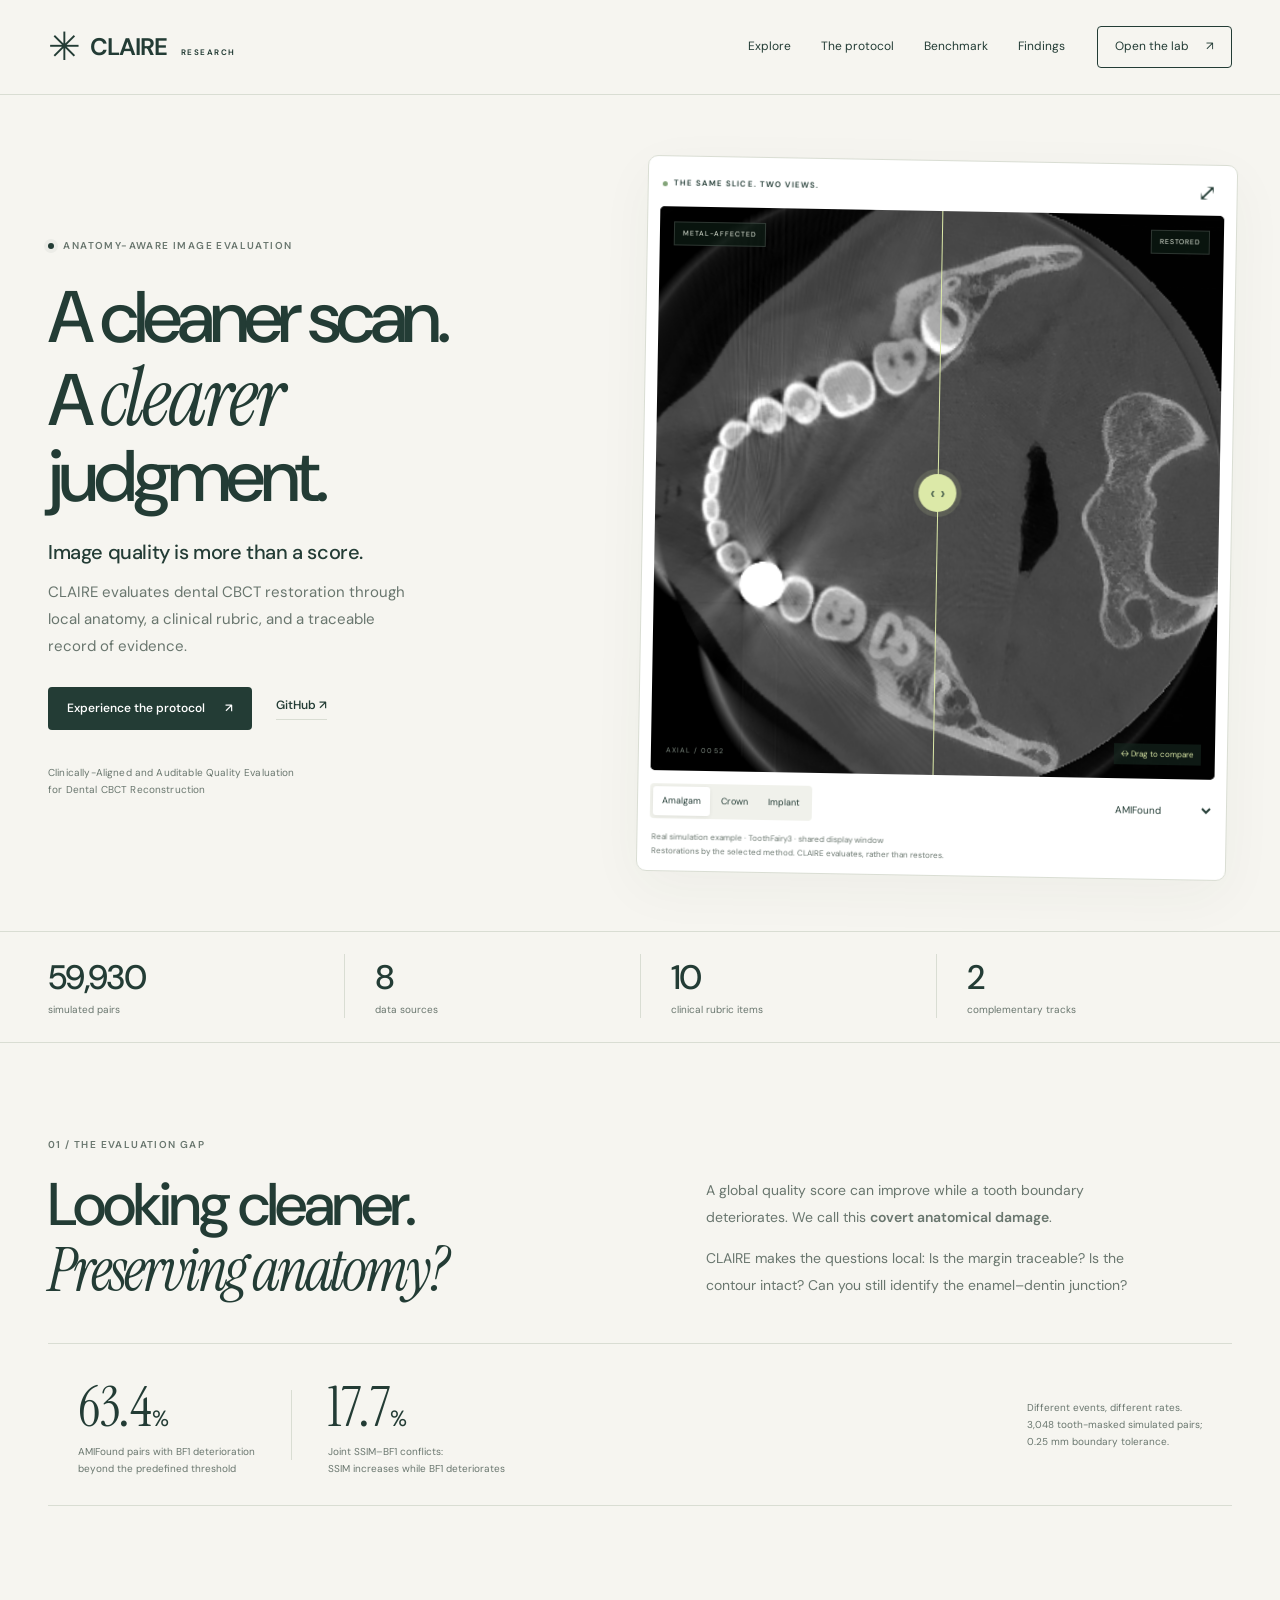
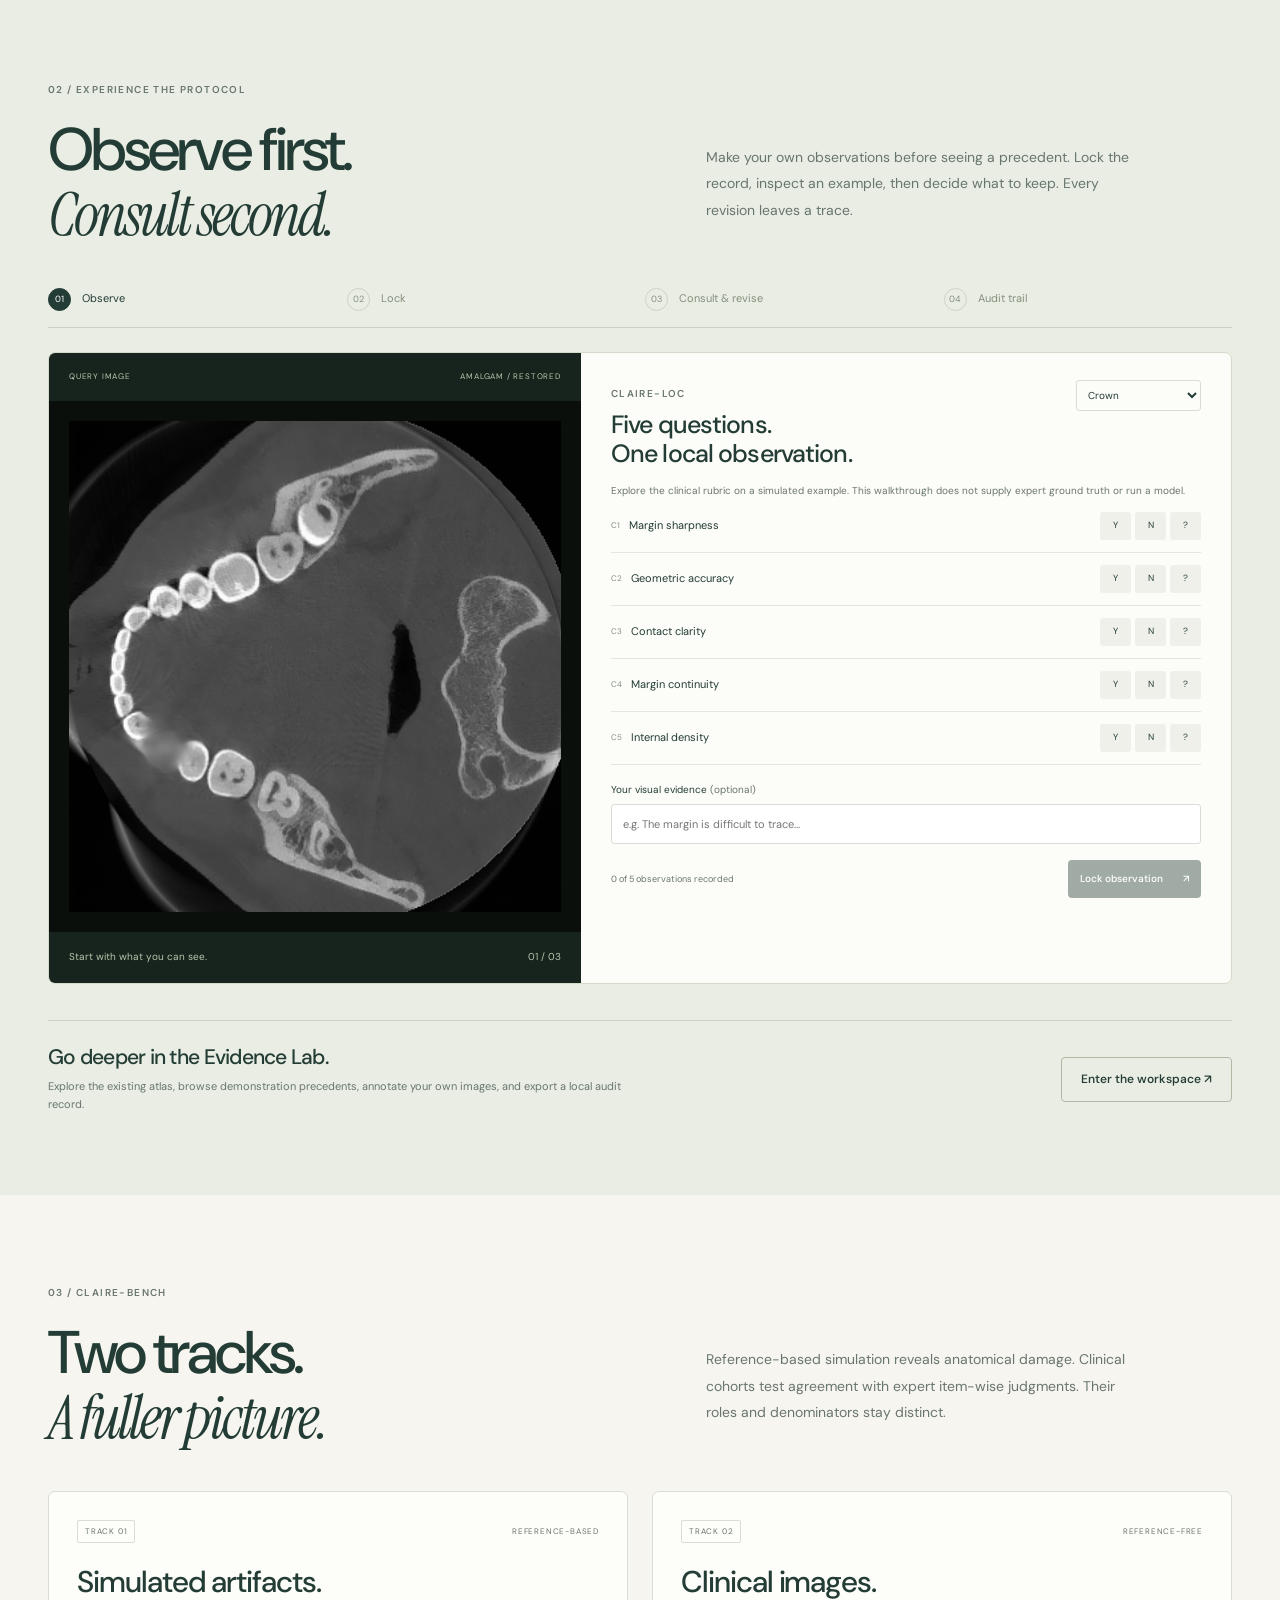
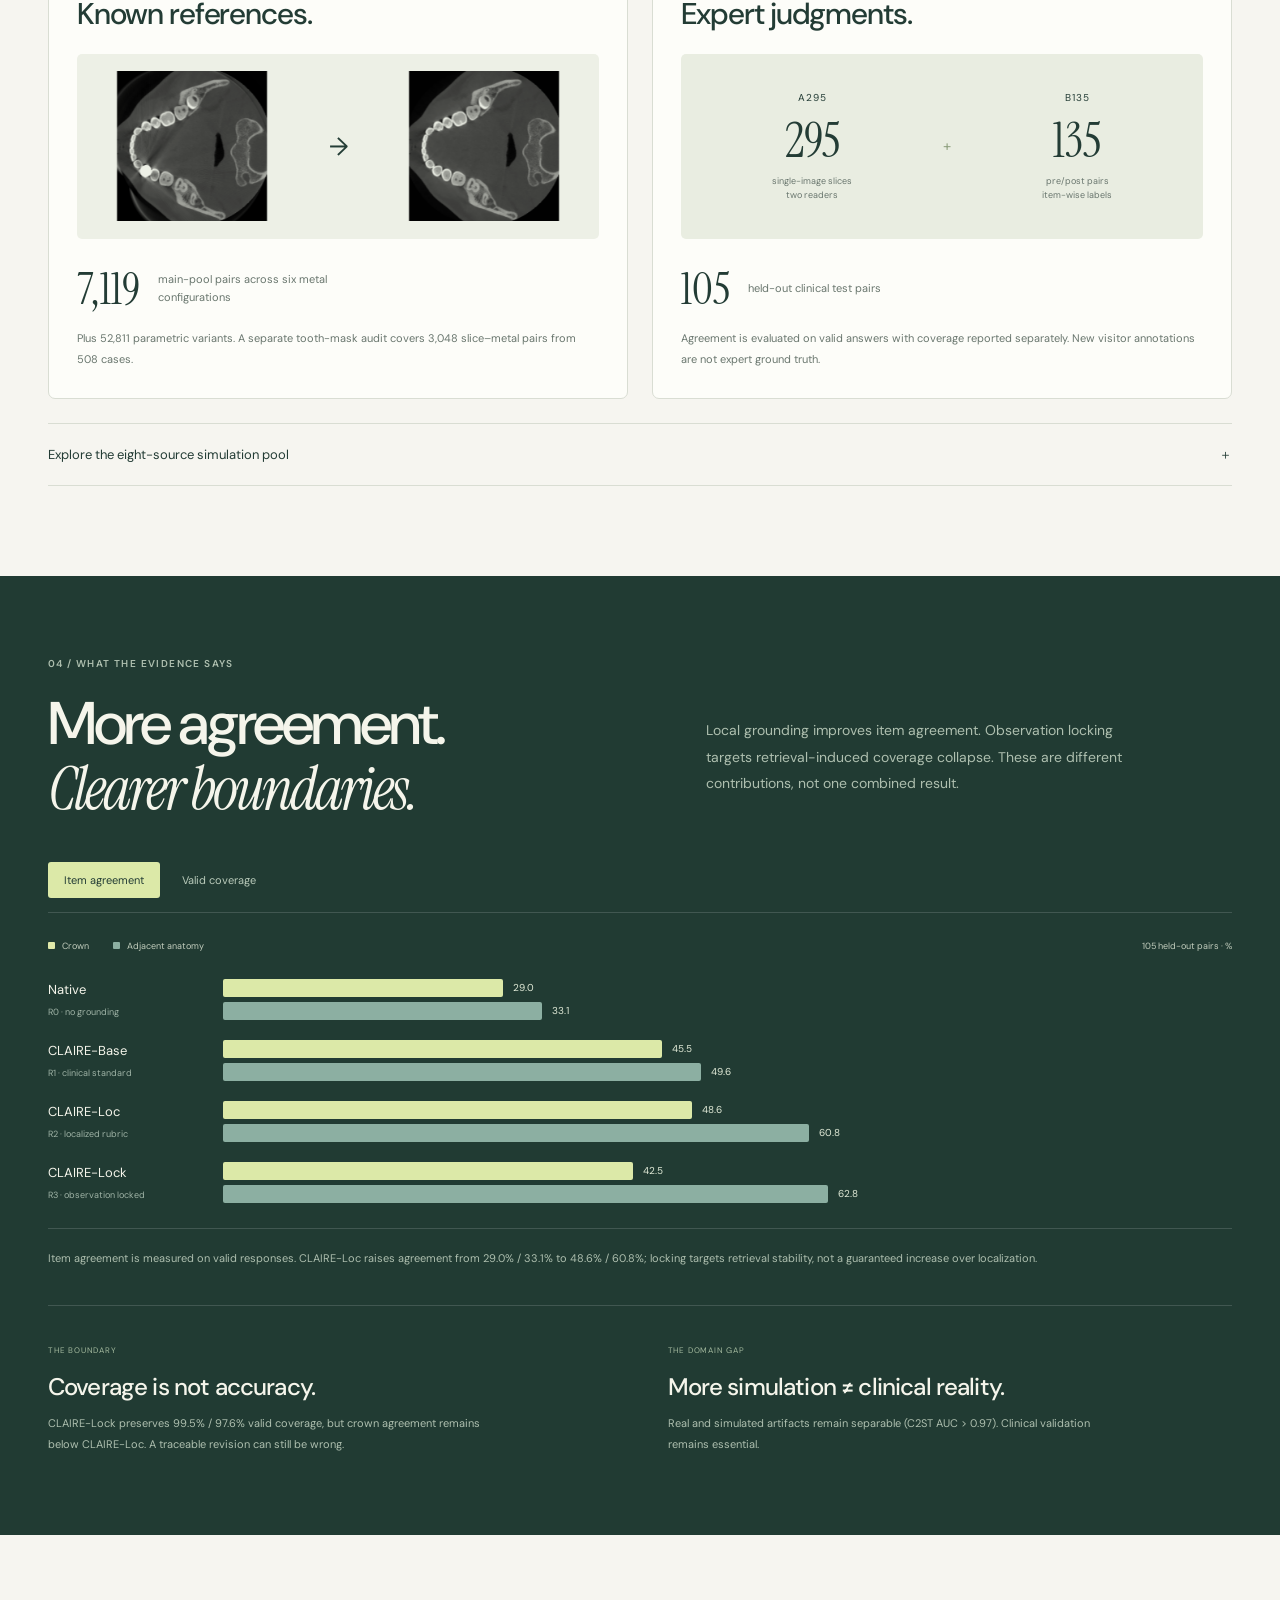
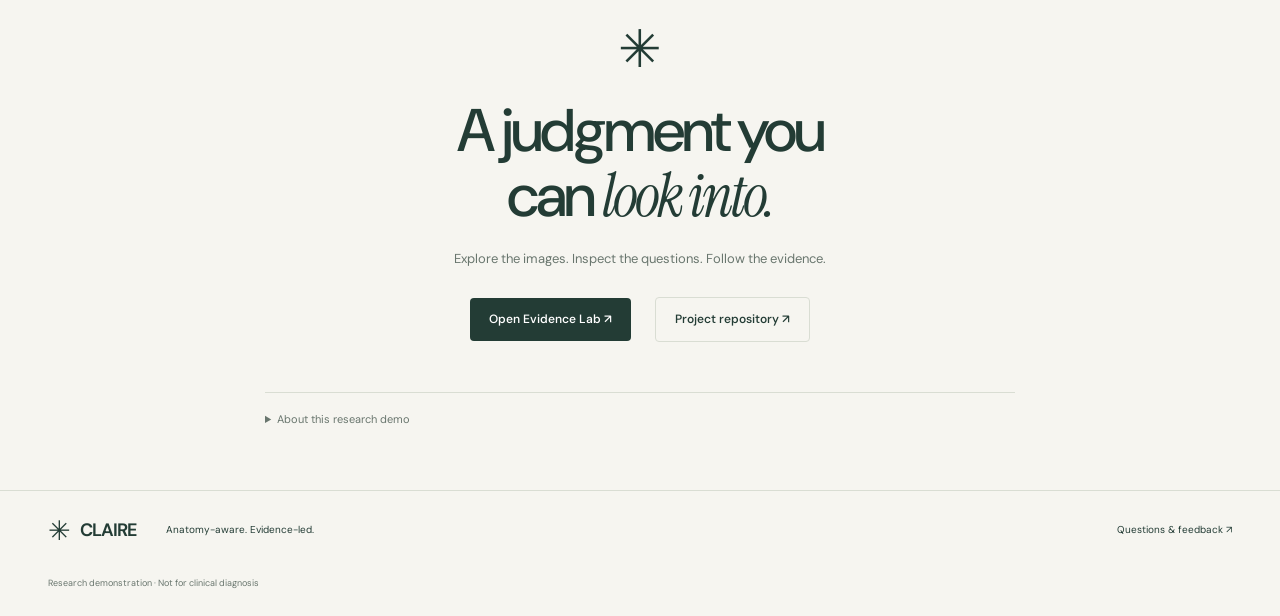
==== index.html @ 839046d1 "Publish CLAIRE interactive research website" ====
<!doctype html>
<html lang="en">
<head>
<meta charset="utf-8"><meta name="viewport" content="width=device-width,initial-scale=1">
<meta name="description" content="CLAIRE: anatomy-aware, item-wise quality evaluation for dental CBCT restoration. Explore real restoration comparisons and an interactive observation-locked evaluation protocol.">
<meta name="theme-color" content="#f6f5f0"><meta property="og:title" content="CLAIRE — Look beyond a cleaner scan"><meta property="og:description" content="Clinically-aligned and auditable quality evaluation for dental CBCT reconstruction."><meta property="og:type" content="website">
<title>CLAIRE — Look beyond a cleaner scan</title>
<link rel="icon" href="assets/favicon.svg" type="image/svg+xml">
<link rel="preconnect" href="https://fonts.googleapis.com"><link rel="preconnect" href="https://fonts.gstatic.com" crossorigin>
<link href="https://fonts.googleapis.com/css2?family=DM+Sans:wght@400;450;500;550;600;650;700&family=Instrument+Serif:ital@0;1&display=swap" rel="stylesheet">
<link rel="stylesheet" href="site.css"><script defer src="lab/data.js"></script><script defer src="site.js"></script>
</head>
<body>
<a class="skip-link" href="#main">Skip to content</a>
<header class="nav"><a class="wordmark" href="#" aria-label="CLAIRE home"><span class="mark" aria-hidden="true">✳</span> CLAIRE<span class="wordmark-sub">RESEARCH</span></a><nav aria-label="Main navigation"><a href="#explore">Explore</a><a href="#protocol">The protocol</a><a href="#benchmark">Benchmark</a><a href="#findings">Findings</a></nav><a class="nav-cta" href="lab/">Open the lab <span aria-hidden="true">↗</span></a><button class="menu-toggle" aria-label="Open navigation" aria-expanded="false">☰</button></header>
<main id="main">
<section class="hero wrap" id="explore">
<div class="hero-copy"><p class="eyebrow"><span class="live-dot"></span> ANATOMY-AWARE IMAGE EVALUATION</p><h1>A cleaner scan.<br>A <em>clearer</em><br>judgment.</h1><p class="hero-deck">Image quality is more than a score.</p><p class="hero-description">CLAIRE evaluates dental CBCT restoration through local anatomy, a clinical rubric, and a traceable record of evidence.</p><div class="hero-actions"><a class="button dark" href="#protocol">Experience the protocol <span>↗</span></a><a class="inline-link" href="https://github.com/ricoleehduu/CLAIRE" target="_blank" rel="noopener">GitHub <span>↗</span></a></div><p class="hero-footnote">Clinically-Aligned and Auditable Quality Evaluation<br>for Dental CBCT Reconstruction</p></div>
<div class="hero-visual">
<div class="viewer-toolbar"><span class="viewer-title"><i></i> THE SAME SLICE. TWO VIEWS.</span><button class="icon-button" id="expand-viewer" aria-label="Enlarge comparison">⤢</button></div>
<div class="compare" id="compare" style="--split:50%"><img class="scan scan-base" id="after-image" src="assets/amalgam-amifound.webp" alt="AMIFound restoration of the simulated amalgam slice" fetchpriority="high" draggable="false"><div class="scan-before"><img class="scan" id="before-image" src="assets/amalgam-before.webp" alt="The same slice with simulated metal artifacts" draggable="false"></div><span class="image-label before-label">METAL-AFFECTED</span><span class="image-label after-label" id="after-label">RESTORED</span><div class="divider" aria-hidden="true"><span>‹ ›</span></div><input id="compare-range" class="compare-range" type="range" min="0" max="100" value="50" aria-label="Reveal metal-affected versus restored image" aria-valuetext="50 percent metal-affected image"><span class="scan-corner" aria-hidden="true">AXIAL / 0052</span><div class="drag-hint" aria-hidden="true">↔ Drag to compare</div></div>
<div class="viewer-controls"><div class="segmented" role="group" aria-label="Simulated metal configuration"><button class="active" data-metal="amalgam" aria-pressed="true">Amalgam</button><button data-metal="crown" aria-pressed="false">Crown</button><button data-metal="implant" aria-pressed="false">Implant</button></div><label class="method-select"><span class="sr-only">Restoration method or clean reference</span><select id="method-select"><option value="amifound">AMIFound</option><option value="horuseye">HorusEye</option><option value="reference">Clean reference</option></select></label></div>
<p class="viewer-note">Real simulation example · ToothFairy3 · shared display window<br>Restorations by the selected method. CLAIRE evaluates, rather than restores.</p><p id="image-status" class="sr-only" role="status"></p></div>
</section>
<div class="stats wrap"><div><strong>59,930</strong><span>simulated pairs</span></div><div><strong>8</strong><span>data sources</span></div><div><strong>10</strong><span>clinical rubric items</span></div><div><strong>2</strong><span>complementary tracks</span></div></div>
<section class="intro-section wrap"><p class="eyebrow">01 / THE EVALUATION GAP</p><div class="split-heading"><h2>Looking cleaner.<br><em>Preserving anatomy?</em></h2><div><p>A global quality score can improve while a tooth boundary deteriorates. We call this <strong>covert anatomical damage</strong>.</p><p>CLAIRE makes the questions local: Is the margin traceable? Is the contour intact? Can you still identify the enamel–dentin junction?</p></div></div><div class="finding-callout"><div><span class="figure-number">63.4<span>%</span></span><p>AMIFound pairs with BF1 deterioration<br>beyond the predefined threshold</p></div><span class="callout-divider"></span><div><span class="figure-number">17.7<span>%</span></span><p>Joint SSIM–BF1 conflicts:<br>SSIM increases while BF1 deteriorates</p></div><p class="callout-note">Different events, different rates.<br>3,048 tooth-masked simulated pairs;<br>0.25 mm boundary tolerance.</p></div></section>
<section class="protocol-section" id="protocol"><div class="wrap"><p class="eyebrow">02 / EXPERIENCE THE PROTOCOL</p><div class="split-heading"><h2>Observe first.<br><em>Consult second.</em></h2><p>Make your own observations before seeing a precedent. Lock the record, inspect an example, then decide what to keep. Every revision leaves a trace.</p></div>
<div class="protocol-tabs" aria-label="Protocol progress"><div class="active" data-step="0"><b>01</b> Observe</div><div data-step="1"><b>02</b> Lock</div><div data-step="2"><b>03</b> Consult & revise</div><div data-step="3"><b>04</b> Audit trail</div></div>
<div class="protocol-workbench"><div class="observation-image"><div class="mini-heading"><span>QUERY IMAGE</span><span>AMALGAM / RESTORED</span></div><img src="assets/amalgam-amifound.webp" alt="AMIFound-restored ToothFairy3 slice for the rubric walkthrough" loading="lazy"><div class="image-bottom"><span>Start with what you can see.</span><span>01 / 03</span></div></div><div class="rubric-panel"><div class="rubric-header"><div><span class="eyebrow">CLAIRE-LOC</span><h3>Five questions.<br>One local observation.</h3></div><label class="region-switch"><span class="sr-only">Anatomical region</span><select id="rubric-region"><option value="crown">Crown</option><option value="adjacent">Adjacent anatomy</option></select></label></div><p class="small-copy">Explore the clinical rubric on a simulated example. This walkthrough does not supply expert ground truth or run a model.</p><div id="rubric-items"></div><label class="evidence-label" for="observation-note">Your visual evidence <span>(optional)</span></label><input id="observation-note" class="text-input" maxlength="240" placeholder="e.g. The margin is difficult to trace…"><div class="lock-footer"><span id="answer-progress" role="status">0 of 5 observations recorded</span><button class="button dark" id="lock-button" disabled>Lock observation <span>↗</span></button></div></div></div>
<div class="reference-stage" id="reference-stage" hidden><div class="reference-intro"><p class="eyebrow">CLAIRE-LOCK / OBSERVATION COMMITTED</p><h3>Now bring in a precedent.</h3><p>Your original answers stay locked. The following synthetic teaching cards demonstrate how a precedent can inform a revision; they are not expert patient records or retrieved nearest neighbors.</p></div><div id="precedent-cards" class="precedent-grid"></div><div class="revision-box"><div><label for="revise-item">Item to revisit</label><select id="revise-item"></select></div><div><label for="revise-answer">Revised answer</label><select id="revise-answer"><option value="yes">Yes</option><option value="no">No</option><option value="uncertain">Cannot determine</option></select></div><div class="reason-field"><label for="revision-reason">Evidence in the query image</label><input class="text-input" id="revision-reason" maxlength="240" placeholder="Describe the visible basis for this change"></div><button class="button dark" id="apply-revision">Apply revision</button><button class="button quiet" id="keep-original">Keep original</button></div><p id="revision-status" role="status" class="small-copy">A revision needs visual evidence. Without it, the locked observation is retained.</p><div class="audit-heading"><h3>The record, not just the result.</h3><button class="inline-link" id="download-audit">Download audit JSON ↓</button></div><div class="audit-table-wrap"><table class="audit-table"><thead><tr><th>Item</th><th>Locked</th><th>Final</th><th>Decision / evidence</th></tr></thead><tbody id="audit-body"></tbody></table></div><button class="text-reset" id="reset-protocol">↺ Start a new observation</button></div>
<div class="workspace-link"><div><h3>Go deeper in the Evidence Lab.</h3><p>Explore the existing atlas, browse demonstration precedents, annotate your own images, and export a local audit record.</p></div><a class="button outline" href="lab/">Enter the workspace ↗</a></div></div></section>
<section class="benchmark-section wrap" id="benchmark"><p class="eyebrow">03 / CLAIRE-BENCH</p><div class="split-heading"><h2>Two tracks.<br><em>A fuller picture.</em></h2><p>Reference-based simulation reveals anatomical damage. Clinical cohorts test agreement with expert item-wise judgments. Their roles and denominators stay distinct.</p></div><div class="track-grid"><article class="track-card"><div class="track-top"><span class="track-tag">TRACK 01</span><span>REFERENCE-BASED</span></div><h3>Simulated artifacts.<br>Known references.</h3><div class="track-image"><img src="assets/amalgam-before.webp" alt="Simulated metal-affected slice" loading="lazy"><span>→</span><img src="assets/amalgam-reference.webp" alt="Clean reference of the same slice" loading="lazy"></div><div class="track-stat"><strong>7,119</strong><span>main-pool pairs across six metal configurations</span></div><p>Plus 52,811 parametric variants. A separate tooth-mask audit covers 3,048 slice–metal pairs from 508 cases.</p></article><article class="track-card clinical"><div class="track-top"><span class="track-tag">TRACK 02</span><span>REFERENCE-FREE</span></div><h3>Clinical images.<br>Expert judgments.</h3><div class="clinical-diagram" aria-label="Two clinical cohorts, A295 and B135"><div><span>A295</span><strong>295</strong><small>single-image slices<br>two readers</small></div><i>+</i><div><span>B135</span><strong>135</strong><small>pre/post pairs<br>item-wise labels</small></div></div><div class="track-stat"><strong>105</strong><span>held-out clinical test pairs</span></div><p>Agreement is evaluated on valid answers with coverage reported separately. New visitor annotations are not expert ground truth.</p></article></div><details class="source-details"><summary>Explore the eight-source simulation pool <span>＋</span></summary><div id="source-bars" class="source-bars"></div><p class="small-copy">7,119 main-pool pairs. Eight sources comprise two public corpora and six anonymized hospital collections.</p></details></section>
<section class="results-section" id="findings"><div class="wrap"><p class="eyebrow">04 / WHAT THE EVIDENCE SAYS</p><div class="split-heading"><h2>More agreement.<br><em>Clearer boundaries.</em></h2><p>Local grounding improves item agreement. Observation locking targets retrieval-induced coverage collapse. These are different contributions, not one combined result.</p></div><div class="results-controls" role="group" aria-label="Select result metric"><button class="active" data-result="agreement" aria-pressed="true">Item agreement</button><button data-result="coverage" aria-pressed="false">Valid coverage</button></div><div class="results-chart"><div class="chart-legend"><span><i class="legend-crown"></i>Crown</span><span><i class="legend-adjacent"></i>Adjacent anatomy</span><span>105 held-out pairs · %</span></div><div id="result-bars"></div></div><p class="result-description" id="result-description" aria-live="polite"></p><div class="result-notes"><article><span>THE BOUNDARY</span><h3>Coverage is not accuracy.</h3><p>CLAIRE-Lock preserves 99.5% / 97.6% valid coverage, but crown agreement remains below CLAIRE-Loc. A traceable revision can still be wrong.</p></article><article><span>THE DOMAIN GAP</span><h3>More simulation ≠ clinical reality.</h3><p>Real and simulated artifacts remain separable (C2ST AUC &gt; 0.97). Clinical validation remains essential.</p></article></div></div></section>
<section class="closing wrap"><span class="mark">✳</span><h2>A judgment you<br>can <em>look into.</em></h2><p>Explore the images. Inspect the questions. Follow the evidence.</p><div class="hero-actions"><a class="button dark" href="lab/">Open Evidence Lab ↗</a><a class="button outline" href="https://github.com/ricoleehduu/CLAIRE" target="_blank" rel="noopener">Project repository ↗</a></div><details class="release-details"><summary>About this research demo</summary><p>CLAIRE is an evaluation framework with a training-free core. Optional CLAIRE-Route uses supervised out-of-fold development. This website is a static research demonstration: the slider shows precomputed restorations; the protocol walkthrough uses your inputs and illustrative precedents. The complete clinical library and model inference are not hosted here.</p><p>Visual samples: ToothFairy3 public-source simulated examples. Counts and results: the CLAIRE manuscript and frozen experiment records. Clinical hospital images, patient identifiers, API credentials, and the manuscript PDFs are not bundled with this site.</p><a href="assets/examples.json">View sample provenance ↗</a></details></section>
</main><footer class="footer wrap"><a class="wordmark" href="#"><span class="mark">✳</span> CLAIRE</a><span>Anatomy-aware. Evidence-led.</span><a href="https://github.com/ricoleehduu/CLAIRE/issues" target="_blank" rel="noopener">Questions & feedback ↗</a><small>Research demonstration · Not for clinical diagnosis</small></footer>
<dialog id="image-dialog"><div class="modal-top"><span>Inspect the same slice</span><button id="close-viewer" class="icon-button" aria-label="Close enlarged comparison">×</button></div><div class="modal-pair"><figure><img id="modal-before" alt="Metal-affected input at full size"><figcaption>Metal-affected input</figcaption></figure><figure><img id="modal-after" alt="Selected restoration at full size"><figcaption id="modal-label">Selected restoration</figcaption></figure></div><p>Identical slice geometry and shared display window. No independent contrast normalization.</p></dialog>
</body></html>
---- site.css ----
:root{--paper:#f6f5f0;--white:#fff;--ink:#233c35;--muted:#69766e;--line:#d9ddd3;--lime:#dce9a8;--rust:#b76b4f;--serif:'Instrument Serif',Georgia,serif;--sans:'DM Sans','Segoe UI',sans-serif}*{box-sizing:border-box}html{scroll-behavior:smooth;scroll-padding-top:100px}body{margin:0;background:var(--paper);color:var(--ink);font:15px/1.65 var(--sans);-webkit-font-smoothing:antialiased}a{color:inherit;text-decoration:none}button,input,select{font:inherit}button,a,input,select{touch-action:manipulation}button{cursor:pointer;color:inherit}button:disabled{opacity:.42;cursor:not-allowed}button{border:0}button:focus-visible,a:focus-visible,input:focus-visible,select:focus-visible,summary:focus-visible{outline:3px solid #bc743e;outline-offset:4px}img{max-width:100%;display:block}h1,h2,h3,p{margin:0}h1,h2,h3{font-weight:500;line-height:1.08;letter-spacing:-.05em}h2{font-size:clamp(40px,4.7vw,65px)}h3{font-size:28px;letter-spacing:-.035em}em{font-family:var(--serif);font-weight:400}p{color:var(--muted)}strong{font-weight:600}small{font-size:11px}.wrap{max-width:1280px;margin:auto;padding-left:48px;padding-right:48px}.eyebrow{font-size:10px;font-weight:600;letter-spacing:.14em;line-height:1.6;color:var(--muted)}.nav{max-width:1440px;margin:auto;padding:26px 48px;display:flex;align-items:center;gap:32px;border-bottom:1px solid var(--line)}.wordmark{font-size:24px;font-weight:650;display:flex;align-items:center;gap:10px;letter-spacing:-1px}.mark{font-size:39px;font-weight:400;line-height:1}.wordmark-sub{font-size:8px;letter-spacing:.18em;margin-left:4px;align-self:flex-end;margin-bottom:8px}.nav nav{display:flex;gap:30px;margin-left:auto;font-size:12px}.nav nav a{position:relative}.nav nav a:after{content:'';position:absolute;left:0;right:100%;bottom:-4px;height:1px;background:var(--ink);transition:right .2s}.nav nav a:hover:after{right:0}.nav-cta{padding:10px 17px;border:1px solid var(--ink);border-radius:4px;font-size:12px}.nav-cta span{margin-left:14px}.menu-toggle{display:none;background:none;font-size:22px}.hero{display:grid;grid-template-columns:.95fr 1.05fr;gap:60px;padding-top:65px;padding-bottom:55px;align-items:center}.live-dot{display:inline-block;width:6px;height:6px;background:var(--ink);border-radius:50%;margin-right:6px;box-shadow:0 0 0 4px #233c350b}.hero h1{font-size:clamp(56px,5.7vw,82px);line-height:1.02;margin:27px 0 22px;letter-spacing:-.065em}.hero h1 em{font-size:1.13em;letter-spacing:-.04em}.hero-deck{color:var(--ink);font-size:20px;font-weight:500;letter-spacing:-.02em;margin-bottom:10px}.hero-description{font-size:15px;max-width:365px;line-height:1.8}.hero-actions{display:flex;gap:24px;align-items:center;margin-top:27px;flex-wrap:wrap}.button{display:inline-flex;align-items:center;justify-content:center;gap:20px;padding:13px 19px;border-radius:4px;font-size:12px;font-weight:550;line-height:1.4;transition:background .2s,transform .2s}.button:hover:not(:disabled){transform:translateY(-2px)}.dark{background:var(--ink);color:#fff}.dark:hover{background:#345347}.outline{background:transparent;border:1px solid var(--line)}.outline:hover{background:#eaece3}.quiet{background:#e6e8de}.inline-link{font-size:12px;font-weight:550;background:transparent;padding:0;border-bottom:1px solid var(--line);padding-bottom:3px}.hero-footnote{font-size:10px;margin-top:34px;line-height:1.7;letter-spacing:.015em}.hero-visual{background:var(--white);padding:12px;border-radius:10px;box-shadow:0 16px 55px #233c350b;border:1px solid var(--line);min-width:0;transform:rotate(1deg)}.viewer-toolbar{display:flex;justify-content:space-between;align-items:center;padding:0 2px 8px}.viewer-title{font-size:8px;font-weight:600;letter-spacing:.13em;display:flex;align-items:center;gap:6px}.viewer-title i{width:5px;height:5px;border-radius:50%;background:#83a479}.icon-button{background:transparent;border-radius:4px;font-size:23px;line-height:1;width:32px;height:30px}.icon-button:hover{background:#e7ebdf}.compare{position:relative;background:#080b0a;aspect-ratio:1;overflow:hidden;border-radius:5px;isolation:isolate;--split:50%}.scan{width:100%;height:100%;object-fit:contain;user-select:none;-webkit-user-drag:none}.scan-base,.scan-before{position:absolute;inset:0}.scan-before{clip-path:inset(0 calc(100% - var(--split)) 0 0)}.image-label{position:absolute;top:15px;font-size:7px;letter-spacing:.13em;padding:5px 8px;background:#0d1d15b3;color:#eef5e7;border:1px solid #ffffff25;pointer-events:none}.before-label{left:14px}.after-label{right:14px}.divider{position:absolute;top:0;bottom:0;left:var(--split);width:1px;background:var(--lime);pointer-events:none;z-index:3}.divider span{position:absolute;left:0;top:50%;transform:translate(-50%,-50%);width:38px;height:38px;background:var(--lime);color:var(--ink);border-radius:50%;display:grid;place-items:center;font-size:17px;box-shadow:0 0 0 5px #dce9a820}.compare-range{position:absolute;inset:0;z-index:4;width:100%;height:100%;opacity:0;cursor:ew-resize;margin:0;touch-action:pan-y}.compare:focus-within{outline:3px solid var(--rust);outline-offset:3px}.scan-corner{position:absolute;left:15px;bottom:15px;color:#7e8a81;font-size:7px;letter-spacing:.15em;pointer-events:none}.drag-hint{position:absolute;bottom:14px;right:14px;color:var(--lime);font-size:8px;pointer-events:none;padding:4px 7px;background:#15241db3}.viewer-controls{display:flex;justify-content:space-between;align-items:center;padding-top:13px;gap:8px}.segmented{display:flex;gap:2px;background:#f0f1eb;padding:3px;border-radius:4px}.segmented button{background:transparent;border-radius:3px;font-size:9px;padding:7px 9px}.segmented button.active{background:white;box-shadow:0 1px 4px #0001}.method-select select{border:0;font-size:10px;background:transparent;color:var(--ink);padding:5px;max-width:125px}.viewer-note{font-size:8px;line-height:1.7;margin:12px 2px 1px}.stats{display:grid;grid-template-columns:repeat(4,1fr);padding-top:22px;padding-bottom:24px;border-top:1px solid var(--line);border-bottom:1px solid var(--line)}.stats>div{padding-left:30px;border-left:1px solid var(--line)}.stats>div:first-child{border-left:0;padding-left:0}.stats strong{font-size:34px;line-height:1.4;letter-spacing:-.05em;font-weight:500}.stats span{font-size:10px;display:block;color:var(--muted)}.intro-section{padding-top:94px;padding-bottom:94px}.split-heading{display:grid;grid-template-columns:1.1fr 1fr;gap:80px;margin-top:20px;margin-bottom:40px;align-items:center}.split-heading>p,.split-heading>div{font-size:14px;line-height:1.9;max-width:440px}.split-heading p+p{margin-top:15px}.finding-callout{display:flex;gap:36px;padding:28px 30px;border-top:1px solid var(--line);border-bottom:1px solid var(--line);align-items:center}.figure-number{font-family:var(--serif);font-size:55px;line-height:1.3}.figure-number>span{font-family:var(--sans);font-size:22px}.finding-callout p{font-size:10px;line-height:1.7}.callout-divider{height:70px;border-left:1px solid var(--line)}.callout-note{margin-left:auto}.protocol-section{background:#e9ede3;padding:82px 0}.protocol-tabs{display:grid;grid-template-columns:repeat(4,1fr);border-bottom:1px solid #cbd2c3;padding-bottom:16px;margin-bottom:24px;gap:10px;font-size:11px;color:#85907d}.protocol-tabs b{font-size:9px;font-weight:400;border:1px solid #ccd3c4;width:23px;height:23px;border-radius:50%;display:inline-grid;place-items:center;margin-right:8px}.protocol-tabs .active{color:var(--ink)}.protocol-tabs .active b{background:var(--ink);border-color:var(--ink);color:white}.protocol-workbench{display:grid;grid-template-columns:.9fr 1.1fr;gap:0;background:#fcfcf8;border-radius:7px;overflow:hidden;border:1px solid #d4dbcd}.observation-image{background:#17241d;display:flex;flex-direction:column;justify-content:space-between;min-width:0;color:#cfdbc4}.observation-image>img{width:100%;padding:20px;aspect-ratio:1;object-fit:contain;background:#0b0f0b;flex:1;min-height:0}.mini-heading,.image-bottom{display:flex;justify-content:space-between;font-size:8px;letter-spacing:.1em;padding:17px 20px;color:#b9c6ae}.image-bottom{letter-spacing:0;font-size:10px}.rubric-panel{padding:27px 30px;min-width:0}.rubric-header{display:flex;gap:8px;justify-content:space-between;align-items:start;margin-bottom:13px}.rubric-header h3{font-size:25px;margin-top:6px;line-height:1.15}.region-switch select{font-size:10px;max-width:138px;padding:7px;border:1px solid var(--line);background:transparent;border-radius:3px;color:var(--ink)}.small-copy{font-size:10px;line-height:1.8}.rubric-row{display:flex;align-items:center;gap:14px;justify-content:space-between;border-bottom:1px solid #e5e7dd;padding:12px 0}.rubric-item-name{display:flex;gap:9px;font-size:11px;line-height:1.35;align-items:center}.rubric-item-name small{color:#83917d;font-size:8px}.answer-options{display:flex;gap:4px;flex-shrink:0}.answer-options button{font-size:9px;width:31px;height:28px;border-radius:3px;background:#eff0e9;border:1px solid transparent}.answer-options button[aria-pressed=true]{background:var(--ink);color:white}.answer-options button:hover{border-color:#7c8a71}.evidence-label{font-size:10px;display:block;margin:17px 0 6px}.evidence-label span{color:var(--muted)}.text-input{border:1px solid var(--line);background:white;color:var(--ink);padding:10px 11px;font-size:11px;width:100%;border-radius:3px}.lock-footer{display:flex;align-items:center;justify-content:space-between;gap:10px;margin-top:16px}.lock-footer>span{font-size:9px;color:var(--muted)}.lock-footer .button{font-size:10px;padding:12px}.reference-stage{margin-top:35px}.reference-stage[hidden]{display:none}.reference-intro{max-width:720px}.reference-intro h3{margin-top:10px;margin-bottom:12px}.reference-intro p:last-child{font-size:12px;line-height:1.8}.precedent-grid{display:grid;grid-template-columns:repeat(3,1fr);gap:15px;margin:22px 0}.precedent-card{background:#fcfcf8;border:1px solid #cdd5c5;padding:18px;border-radius:5px;display:grid;grid-template-columns:74px 1fr;gap:15px;align-items:center}.precedent-card svg{width:74px;height:74px;border-radius:4px;background:#18251f}.precedent-card h4{font-size:12px;margin:0 0 7px}.precedent-card p{font-size:9px}.precedent-labels{display:flex;gap:3px;flex-wrap:wrap}.precedent-labels span{font-size:8px;padding:2px 4px;background:#e8eddd}.revision-box{display:flex;gap:12px;align-items:end;flex-wrap:wrap}.revision-box label{display:block;font-size:10px;margin-bottom:5px}.revision-box select{height:37px;padding:6px;font-size:11px;border:1px solid #c6cfbd;border-radius:3px;background:#fcfcf8;color:var(--ink)}.reason-field{flex:1;min-width:230px}.revision-box .button{padding:12px;font-size:10px}#revision-status{margin:12px 0}.audit-heading{display:flex;justify-content:space-between;align-items:center;margin:28px 0 14px;gap:20px}.audit-heading h3{font-size:22px}.audit-table-wrap{overflow-x:auto}.audit-table{width:100%;border-collapse:collapse;font-size:11px;background:#f7f9f1}.audit-table th{text-align:left;font-weight:500;background:#dfe5d6;font-size:10px}.audit-table td,.audit-table th{padding:11px 14px;border-bottom:1px solid #d9e0d1}.audit-table td:last-child{overflow-wrap:anywhere;max-width:480px}.text-reset{background:transparent;font-size:11px;margin-top:15px;text-decoration:underline}.workspace-link{border-top:1px solid #cbd2c3;margin-top:36px;padding-top:25px;display:flex;align-items:center;justify-content:space-between;gap:30px}.workspace-link h3{font-size:21px}.workspace-link p{font-size:11px;max-width:600px;margin-top:8px}.workspace-link .button{flex-shrink:0;border-color:#aebaa4}.benchmark-section{padding-top:90px;padding-bottom:90px}.track-grid{display:grid;grid-template-columns:1fr 1fr;gap:24px}.track-card{border:1px solid var(--line);padding:28px;border-radius:7px;background:#fdfdf9;overflow:hidden}.track-top{font-size:8px;letter-spacing:.1em;display:flex;justify-content:space-between;align-items:center;color:var(--muted)}.track-tag{border:1px solid var(--line);padding:4px 7px;border-radius:2px}.track-card h3{font-size:30px;margin:23px 0}.track-image{display:flex;align-items:center;justify-content:space-between;gap:10px;background:#edf0e6;padding:17px;border-radius:5px;height:185px}.track-image img{height:150px;width:40%;object-fit:contain;mix-blend-mode:multiply}.track-image span{font-size:25px}.track-stat{display:flex;gap:18px;align-items:center;margin:23px 0 12px}.track-stat strong{font-family:var(--serif);font-size:45px;font-weight:400;line-height:1.2}.track-stat span{font-size:11px;color:var(--muted);max-width:170px;line-height:1.6}.track-card>p{font-size:11px;line-height:1.9}.clinical-diagram{height:185px;display:flex;justify-content:space-evenly;align-items:center;background:#e9ede1;border-radius:5px}.clinical-diagram>div{display:flex;flex-direction:column;text-align:center}.clinical-diagram span{font-size:10px;letter-spacing:.1em}.clinical-diagram strong{font-family:var(--serif);font-size:48px;font-weight:400;line-height:1.4}.clinical-diagram small{font-size:9px;line-height:1.6;color:var(--muted)}.clinical-diagram i{font-style:normal;color:#91a281}.source-details{margin-top:24px;border-bottom:1px solid var(--line);border-top:1px solid var(--line);padding:20px 0}.source-details summary{display:flex;justify-content:space-between;font-size:13px;cursor:pointer;list-style:none}.source-bars{padding-top:23px;display:grid;grid-template-columns:1fr 1fr;gap:14px 35px}.source-row{display:grid;grid-template-columns:105px 1fr 40px;gap:14px;align-items:center;font-size:10px}.source-track{height:8px;background:#e5e8dd;overflow:hidden;border-radius:2px}.source-track span{height:100%;display:block;background:#91a884}.source-row b{text-align:right;font-weight:500}.source-details .small-copy{margin-top:20px}.results-section{background:#213b33;padding:80px 0;color:#f5f5eb}.results-section p,.results-section .eyebrow{color:#aebfaf}.results-controls{display:flex;gap:6px;border-bottom:1px solid #ffffff25;padding-bottom:14px}.results-controls button{background:transparent;border:1px solid transparent;color:#bacbbb;padding:8px 15px;border-radius:3px;font-size:11px}.results-controls button.active{background:var(--lime);color:var(--ink)}.results-chart{margin-top:26px}.chart-legend{display:flex;gap:24px;font-size:9px;color:#c3cebe;margin-bottom:25px}.chart-legend span:last-child{margin-left:auto}.chart-legend i{display:inline-block;width:7px;height:7px;border-radius:1px;margin-right:7px}.legend-crown{background:#e0e9aa}.legend-adjacent{background:#8cafa2}.result-row{display:grid;grid-template-columns:150px 1fr;gap:25px;margin:20px 0;align-items:center}.result-name{font-size:13px}.result-name span{display:block;color:#9fb3a6;font-size:9px;margin-top:4px}.bar-pair{display:flex;flex-direction:column;gap:5px;padding-right:45px}.result-bar{height:18px;border-radius:2px;background:var(--lime);position:relative;min-width:1px;transition:width .5s}.result-bar.adjacent{background:#8cafa2}.result-bar span{position:absolute;left:100%;padding-left:10px;font-size:10px;color:#e3ecd9;line-height:18px}.result-description{font-size:11px;border-top:1px solid #ffffff25;padding-top:20px;margin-top:25px}.result-notes{display:grid;grid-template-columns:1fr 1fr;gap:55px;border-top:1px solid #ffffff25;margin-top:38px;padding-top:30px}.result-notes article>span{font-size:8px;letter-spacing:.1em;color:#a3b99e}.result-notes h3{font-size:24px;margin:13px 0}.result-notes p{font-size:11px;line-height:1.9;max-width:450px}.closing{padding-top:88px;padding-bottom:62px;text-align:center}.closing>.mark{font-size:52px}.closing h2{margin-top:24px}.closing>p{font-size:13px;margin-top:20px}.closing .hero-actions{justify-content:center}.release-details{text-align:left;max-width:750px;margin:50px auto 0;font-size:11px;border-top:1px solid var(--line);padding-top:17px}.release-details summary{cursor:pointer;color:var(--muted)}.release-details p{margin-top:12px}.release-details a{text-decoration:underline}.footer{display:flex;align-items:center;gap:30px;flex-wrap:wrap;padding-top:25px;padding-bottom:26px;border-top:1px solid var(--line);font-size:10px}.footer>.wordmark{font-size:18px}.footer .mark{font-size:27px}.footer>a:not(.wordmark){margin-left:auto}.footer small{width:100%;font-size:9px;color:var(--muted)}.sr-only{position:absolute;width:1px;height:1px;padding:0;margin:-1px;overflow:hidden;clip:rect(0,0,0,0);white-space:nowrap;border:0}.skip-link{position:fixed;left:20px;top:-60px;background:var(--ink);color:white;z-index:30;padding:8px 20px}.skip-link:focus{top:10px}dialog{width:min(1040px,94vw);max-height:93vh;border:1px solid var(--line);padding:22px;background:var(--paper);color:var(--ink);border-radius:8px}dialog::backdrop{background:#11231ddb;backdrop-filter:blur(6px)}.modal-top{display:flex;align-items:center;justify-content:space-between;font-size:13px;margin-bottom:17px}.modal-pair{display:grid;grid-template-columns:1fr 1fr;gap:16px}.modal-pair figure{margin:0}.modal-pair img{width:100%;image-rendering:auto}.modal-pair figcaption{font-size:11px;margin-top:8px}dialog p{font-size:10px;margin-top:18px}.hero-copy,.hero-visual{animation:enter .7s ease both}.hero-visual{animation-delay:.12s}@keyframes enter{from{opacity:0;translate:0 16px}to{opacity:1;translate:0 0}}@media(min-width:1440px){.hero{gap:75px}.hero h1{font-size:86px}}@media(max-width:1000px){.wrap{padding-left:30px;padding-right:30px}.nav{padding:22px 30px;gap:22px}.nav nav{gap:20px}.hero{gap:30px;padding-top:45px}.hero h1{font-size:64px}.hero-actions{gap:16px}.hero-actions .button{padding:12px 14px;font-size:11px}.hero-footnote{margin-top:22px}.split-heading{gap:38px}.rubric-panel{padding:24px 20px}.rubric-header{display:block}.region-switch{display:block;margin-top:12px}.rubric-row{gap:8px}.answer-options{gap:3px}.answer-options button{width:27px}.finding-callout{gap:25px;padding:25px 0}.precedent-card{grid-template-columns:1fr}.callout-note{max-width:180px}.source-row{grid-template-columns:100px 1fr 35px;gap:8px}}@media(max-width:760px){html{scroll-padding-top:30px}.wrap{padding-left:22px;padding-right:22px}.nav{padding:18px 22px;flex-wrap:wrap;gap:15px}.wordmark{font-size:22px}.wordmark-sub{display:none}.mark{font-size:32px}.nav-cta{margin-left:auto;padding:8px 12px;font-size:10px}.menu-toggle{display:block}.nav nav{display:none;order:5;width:100%;justify-content:space-between;margin:5px 0 0;padding-top:15px;border-top:1px solid var(--line)}.nav nav.open{display:flex}.hero{grid-template-columns:1fr;gap:30px;padding-top:36px;padding-bottom:32px}.hero h1{font-size:64px;margin-top:20px}.hero h1 br:last-child{display:none}.hero h1 em:after{content:' '}.hero-description{max-width:460px}.hero-footnote{font-size:9px}.hero-visual{transform:none;max-width:540px;width:100%;justify-self:center}.viewer-title{font-size:8px}.viewer-note{font-size:9px}.image-label{font-size:8px}.viewer-controls{padding:12px 0 2px}.segmented button{font-size:10px}.stats{grid-template-columns:repeat(2,1fr);gap:20px;padding-top:24px;padding-bottom:24px}.stats>div:nth-child(3){border-left:0;padding-left:0}.stats strong{font-size:31px}.stats span{font-size:10px}.intro-section,.benchmark-section{padding-top:55px;padding-bottom:55px}.split-heading{grid-template-columns:1fr;gap:22px;margin-bottom:28px}.split-heading>p,.split-heading>div{font-size:13px;max-width:none}h2{font-size:44px}.finding-callout{flex-wrap:wrap;gap:20px;justify-content:space-between}.finding-callout>div{flex:1}.figure-number{font-size:47px}.callout-divider{display:none}.finding-callout .callout-note{max-width:none;width:100%;margin:0;border-top:1px solid var(--line);padding-top:14px}.protocol-section,.results-section{padding:55px 0}.protocol-tabs{font-size:9px;gap:5px}.protocol-tabs b{display:block;margin-bottom:7px}.protocol-workbench{grid-template-columns:1fr}.observation-image>img{max-height:320px;aspect-ratio:auto;padding:0;object-fit:contain}.rubric-panel{padding:24px 20px}.rubric-header{display:flex}.region-switch{margin:0}.rubric-header h3{font-size:25px}.rubric-row{padding:14px 0}.rubric-item-name{font-size:12px}.answer-options button{width:34px;height:32px;font-size:10px}.lock-footer{align-items:start;flex-direction:column}.lock-footer .button{width:100%;font-size:12px}.small-copy{font-size:11px}.reference-intro p:last-child{font-size:12px}.precedent-grid{grid-template-columns:1fr}.precedent-card{grid-template-columns:68px 1fr}.precedent-card svg{width:68px;height:68px}.precedent-card h4{font-size:13px}.precedent-card p{font-size:10px}.revision-box>div{flex:1}.revision-box select{width:100%}.audit-heading{align-items:start;flex-direction:column;gap:12px}.audit-table{font-size:10px}.audit-table td,.audit-table th{padding:9px 8px}.workspace-link{flex-direction:column;align-items:start;gap:18px}.track-grid{grid-template-columns:1fr}.track-card{padding:24px}.source-bars{grid-template-columns:1fr}.track-image{height:200px}.track-image img{height:170px}.result-row{grid-template-columns:100px 1fr;gap:12px}.result-name{font-size:11px}.chart-legend{gap:12px;font-size:8px;flex-wrap:wrap}.chart-legend span:last-child{margin-left:0;width:100%;margin-top:2px}.result-notes{grid-template-columns:1fr;gap:30px}.closing{padding-top:55px;padding-bottom:40px}.closing h2{font-size:49px}.closing>.mark{font-size:42px}.footer{gap:14px}.footer>span{margin-left:auto;font-size:9px}.footer>a:not(.wordmark){margin-left:0}.modal-pair{gap:8px}dialog{padding:16px}.observation-image .mini-heading{font-size:8px}}@media(prefers-reduced-motion:reduce){html{scroll-behavior:auto}*,*:before,*:after{animation:none!important;transition:none!important}}
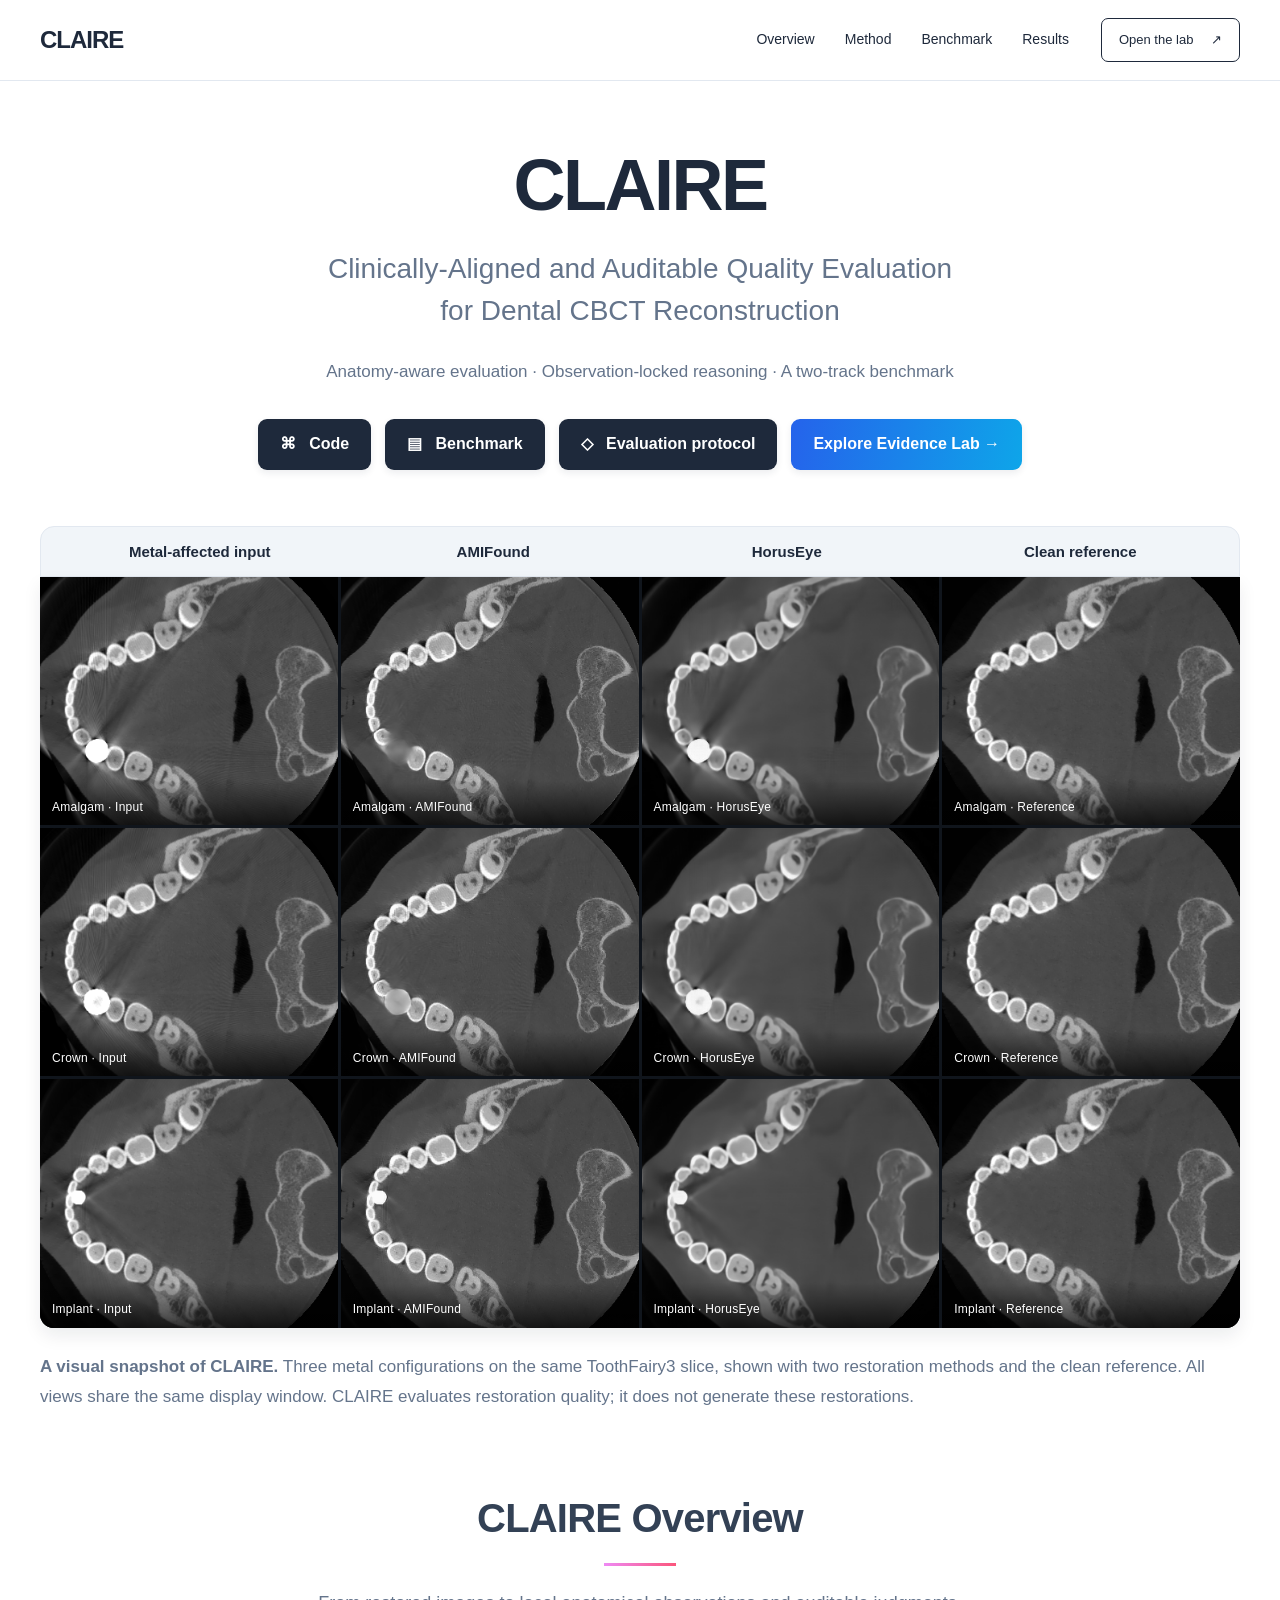
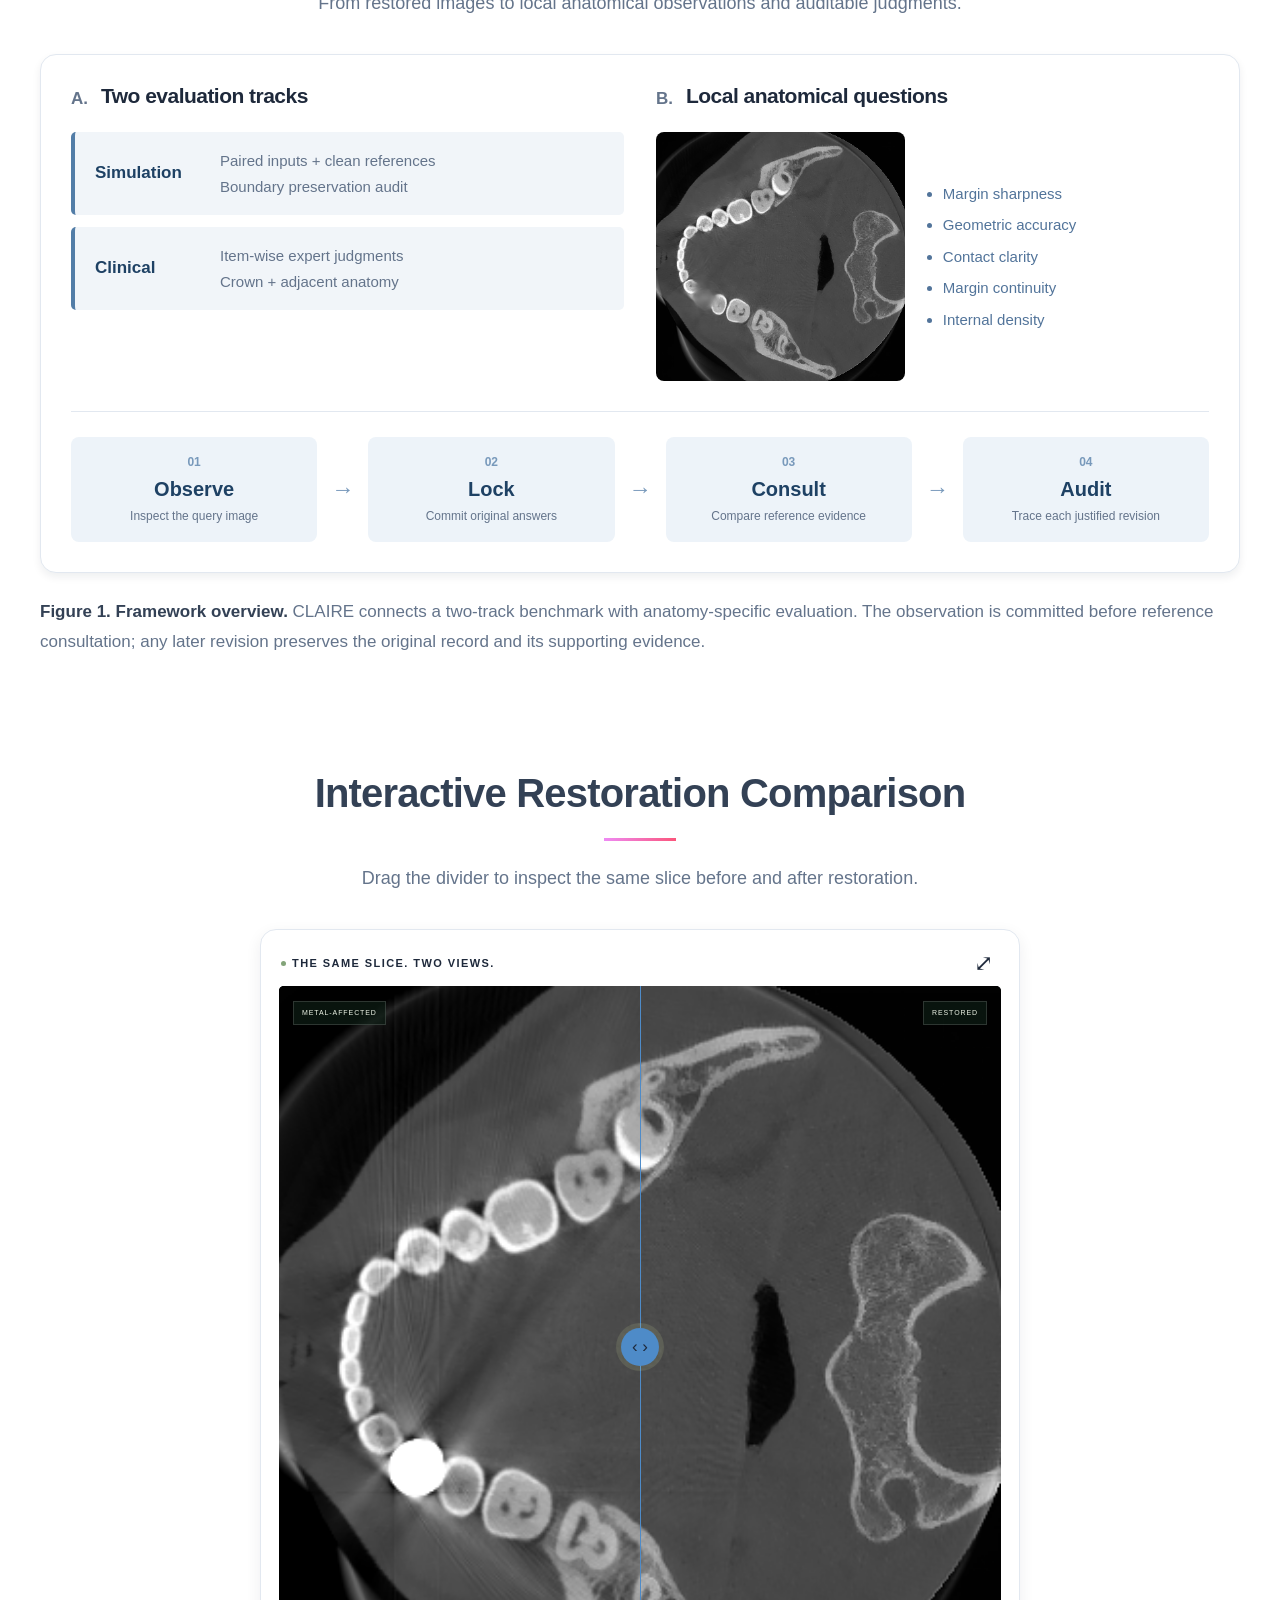
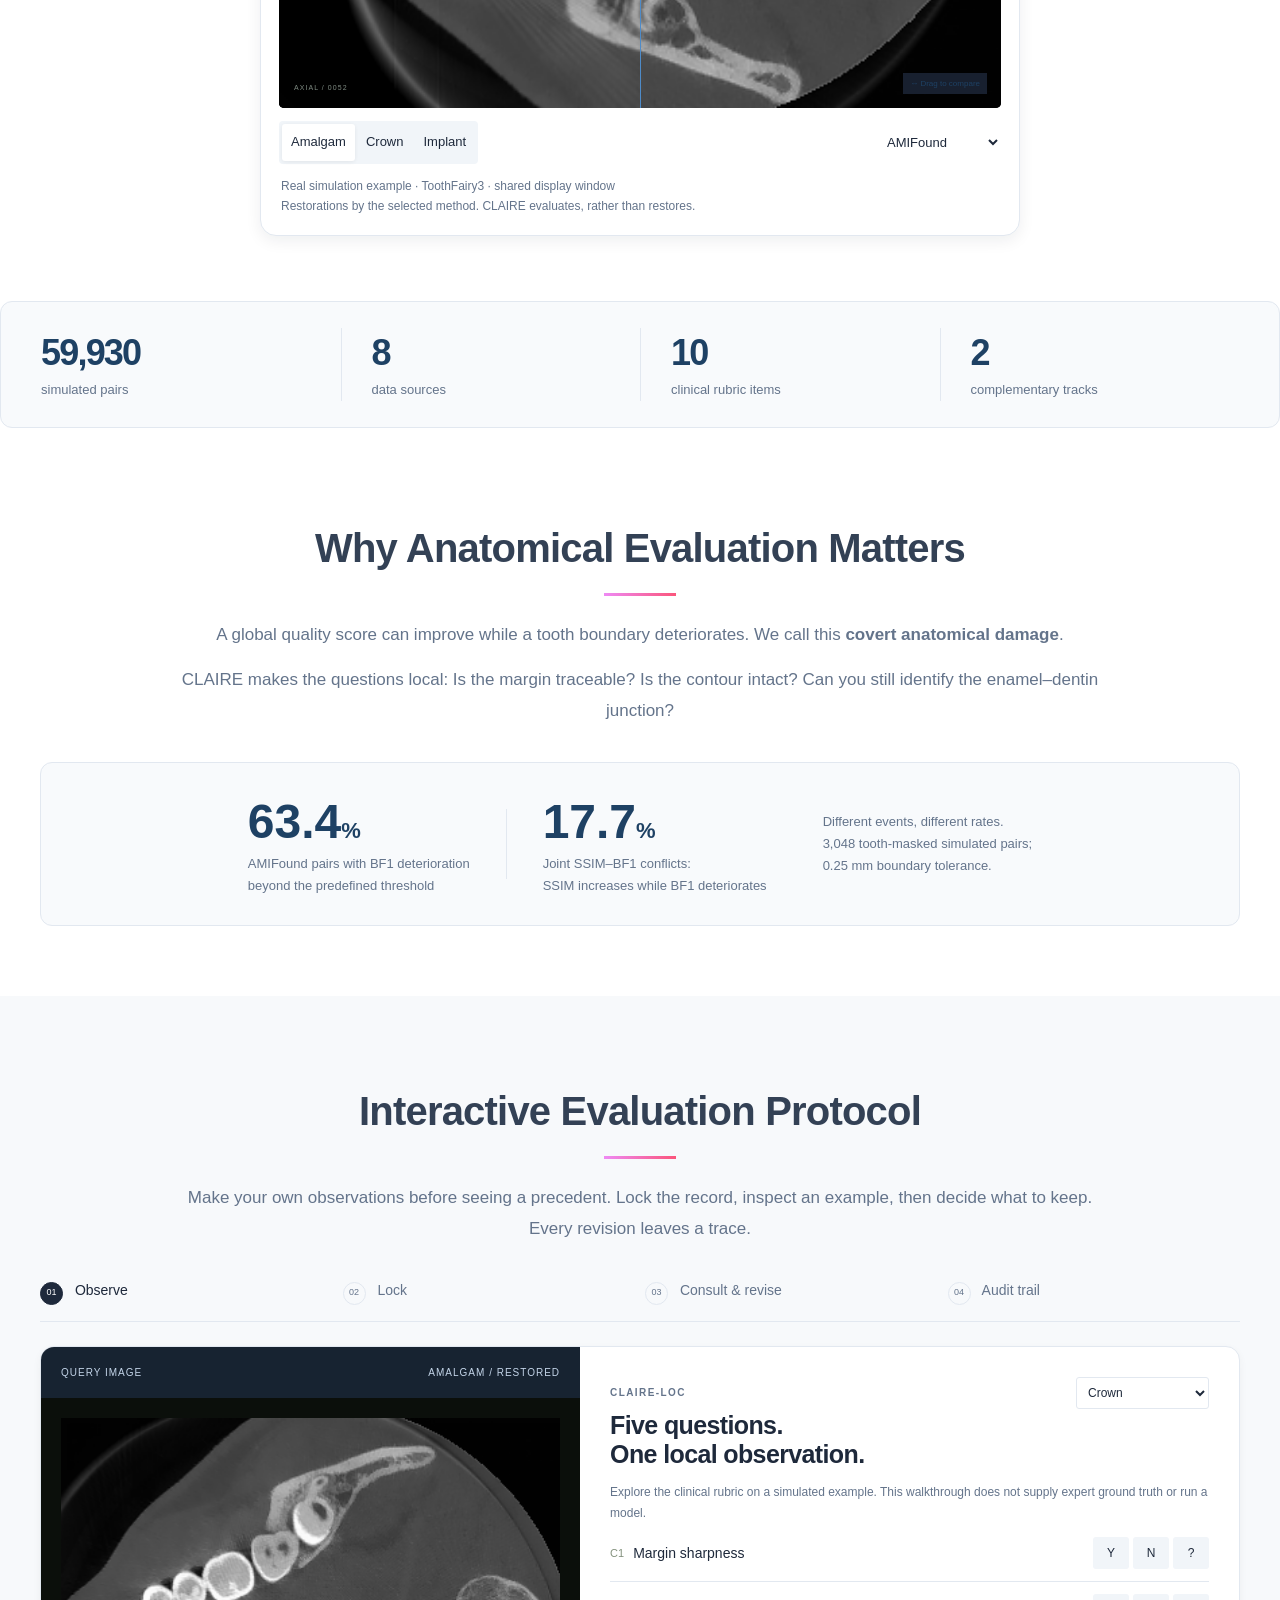
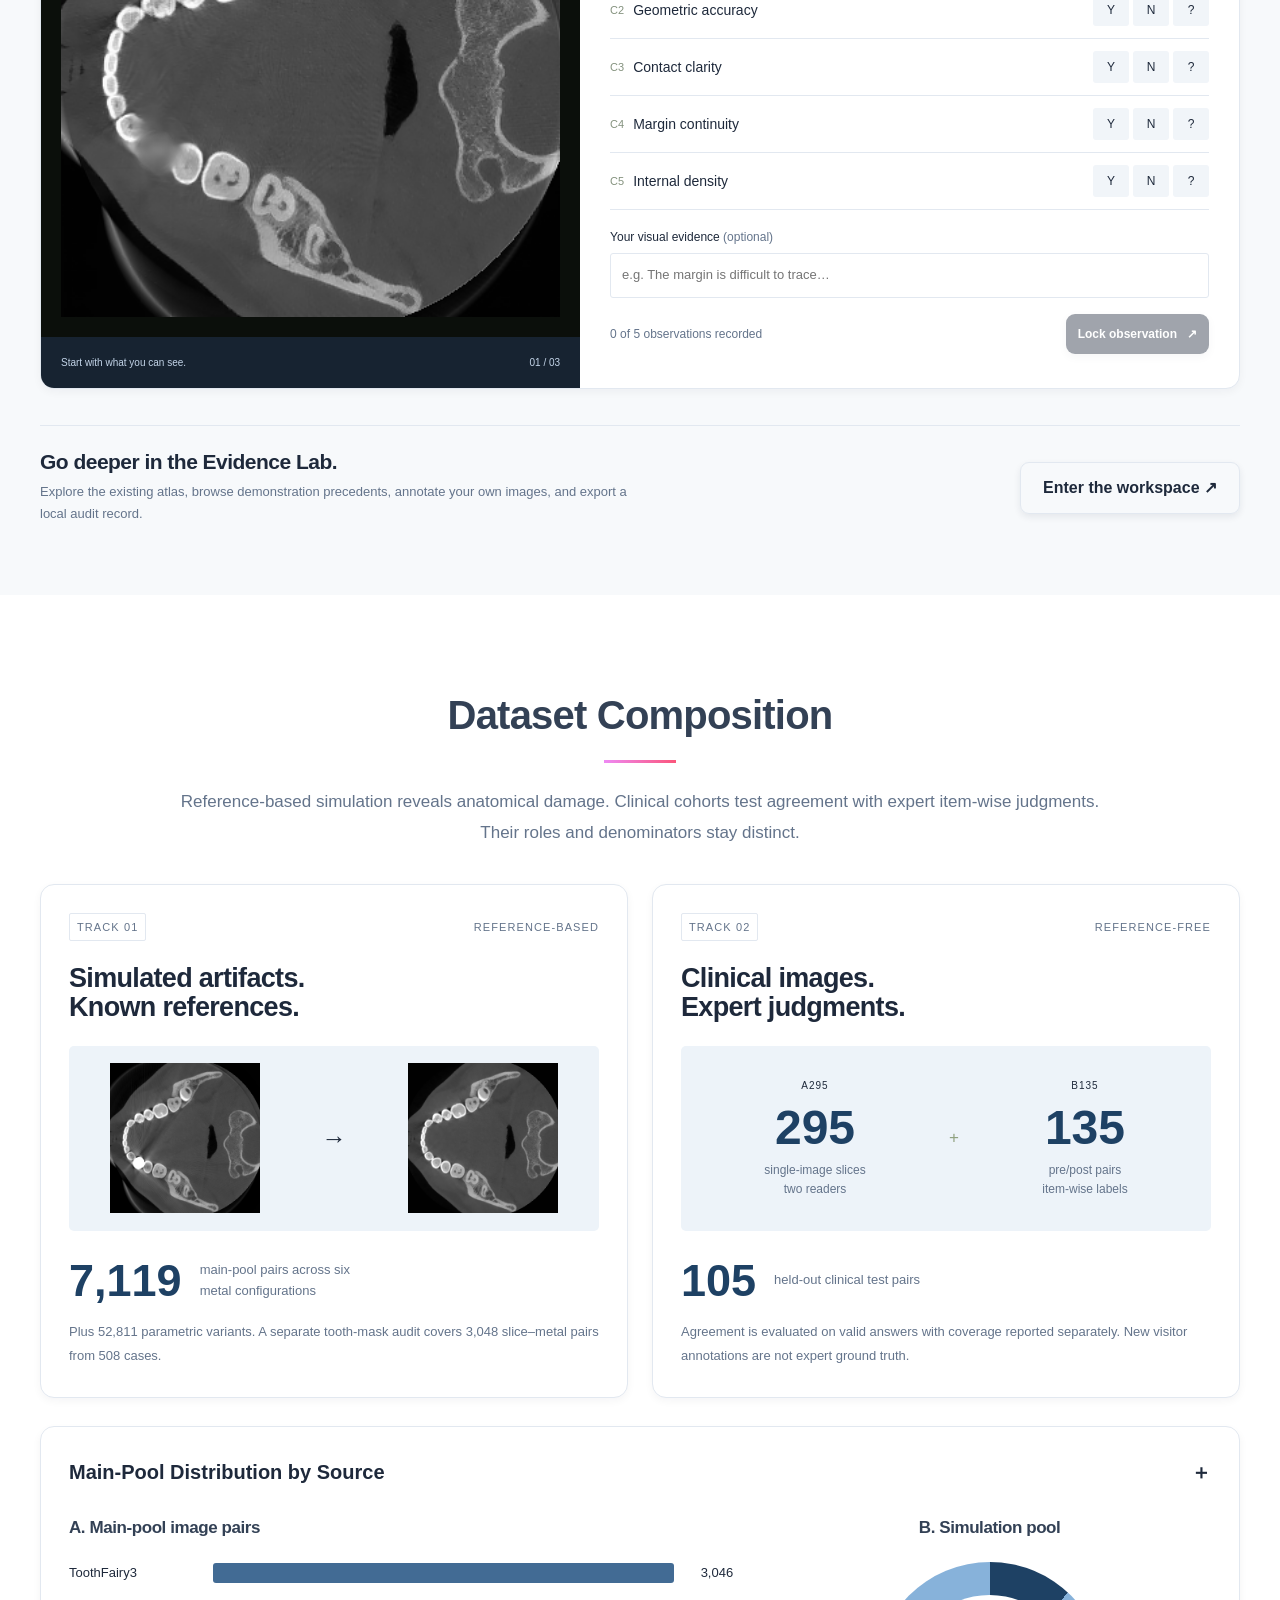
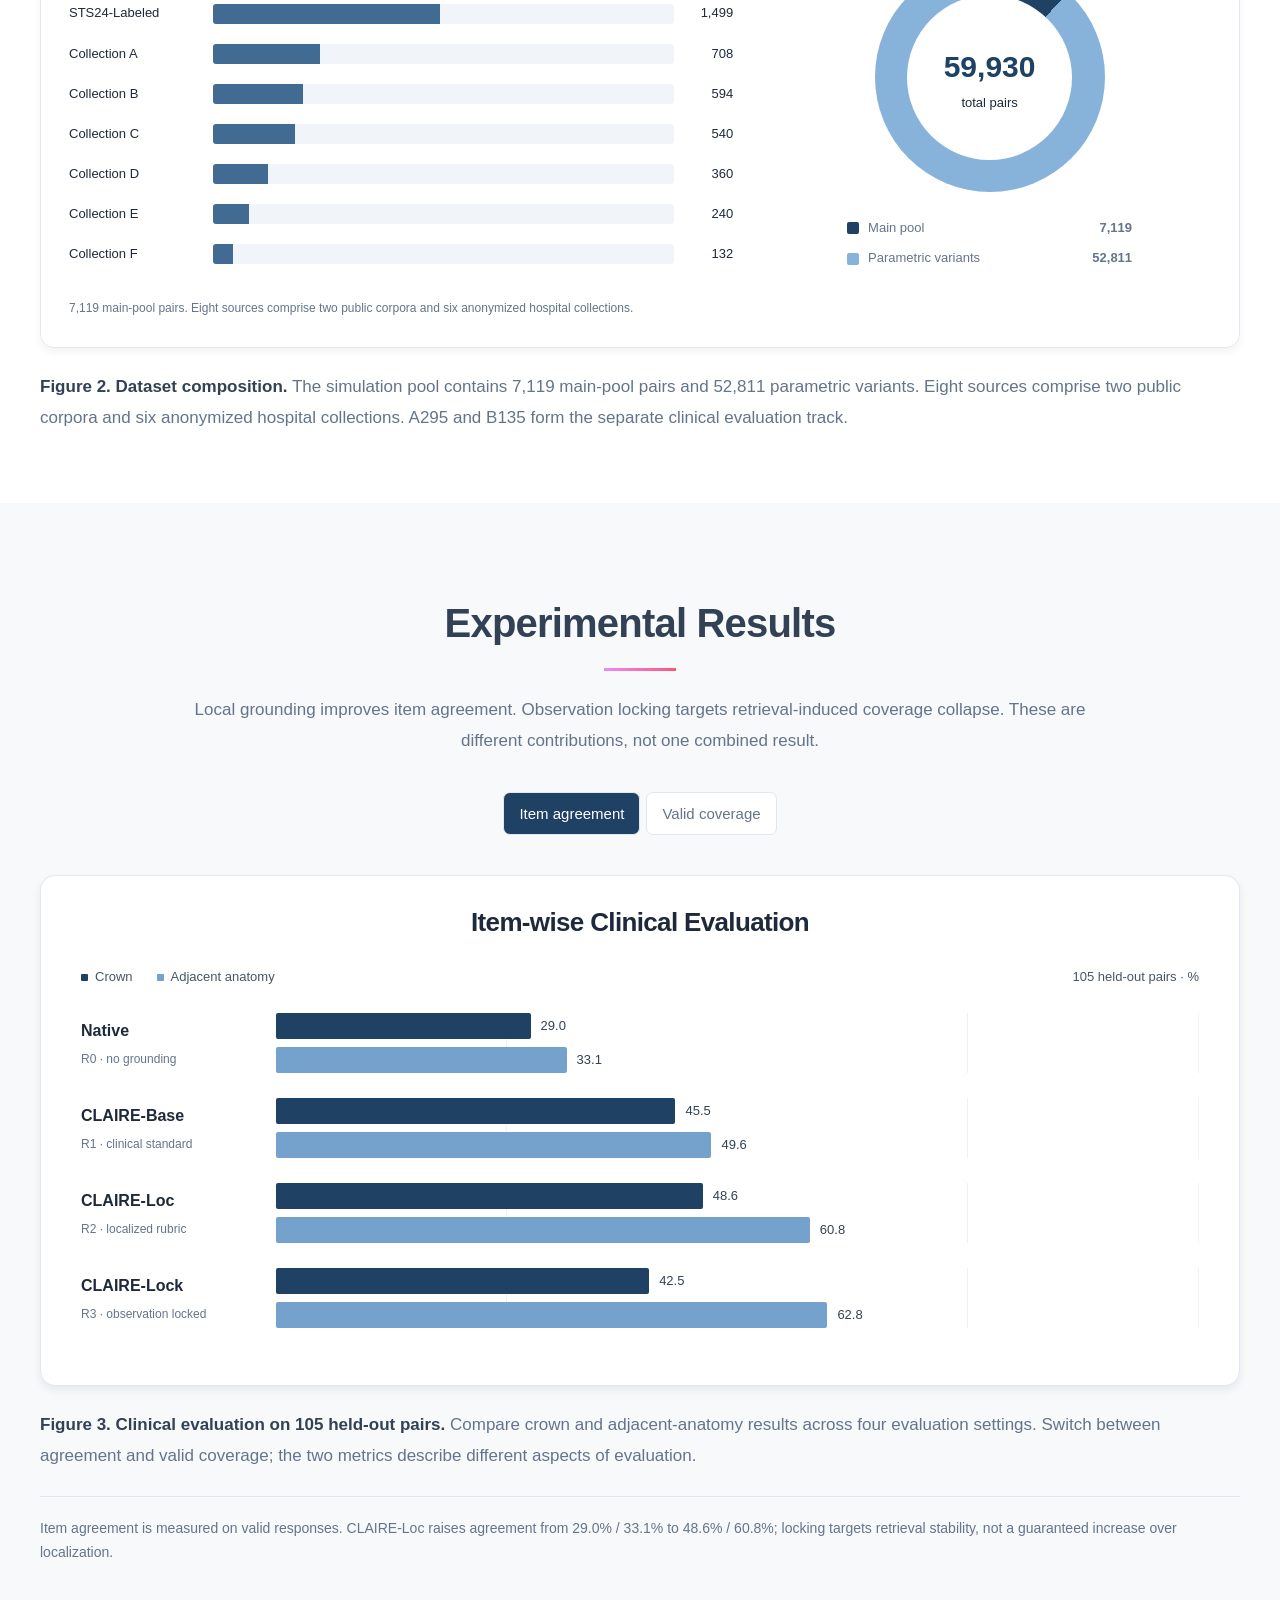
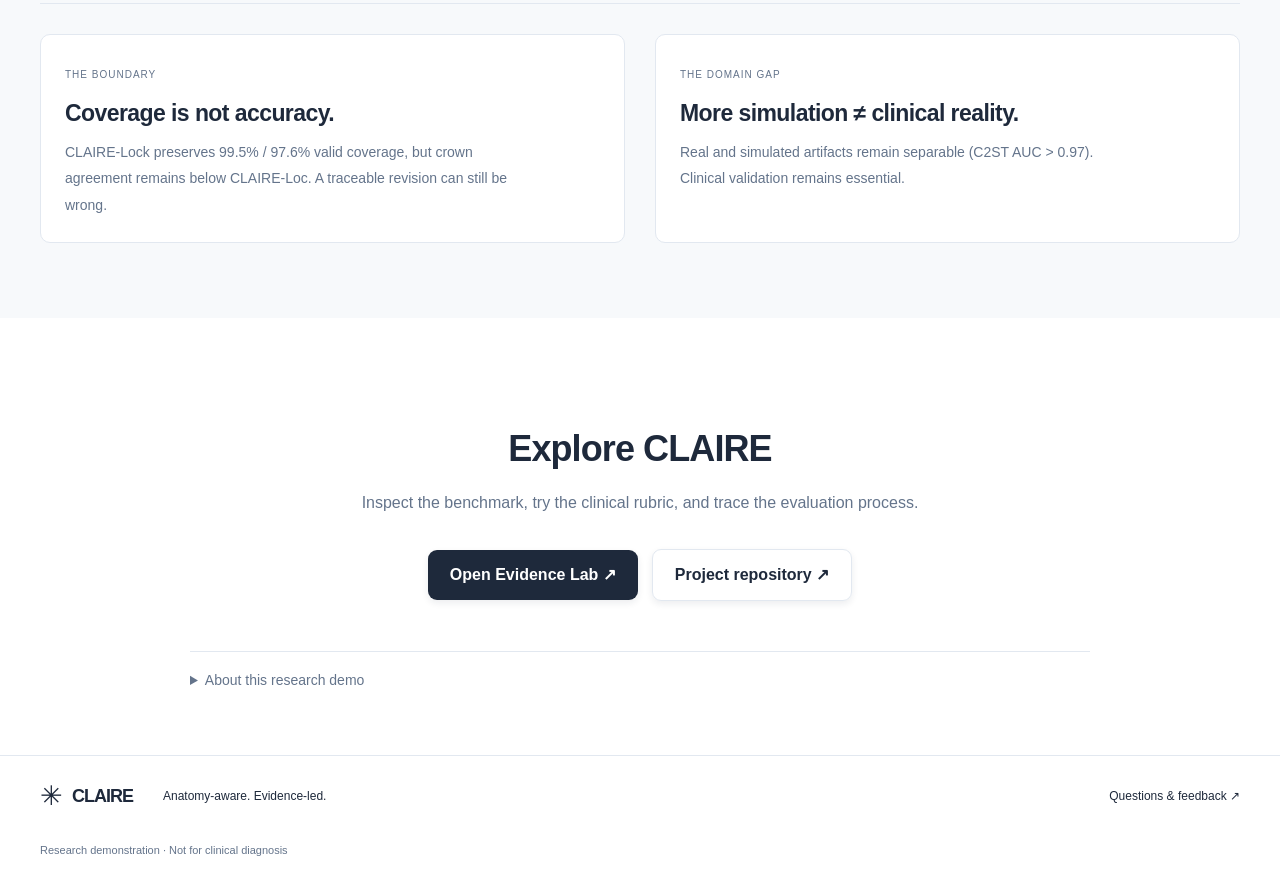
==== commit f0591e8c: "Redesign as an academic project page with visual overview and dataset figures" ====
--- a/index.html
+++ b/index.html
@@ -3,19 +3,21 @@
 <head>
 <meta charset="utf-8"><meta name="viewport" content="width=device-width,initial-scale=1">
 <meta name="description" content="CLAIRE: anatomy-aware, item-wise quality evaluation for dental CBCT restoration. Explore real restoration comparisons and an interactive observation-locked evaluation protocol.">
-<meta name="theme-color" content="#f6f5f0"><meta property="og:title" content="CLAIRE — Look beyond a cleaner scan"><meta property="og:description" content="Clinically-aligned and auditable quality evaluation for dental CBCT reconstruction."><meta property="og:type" content="website">
-<title>CLAIRE — Look beyond a cleaner scan</title>
+<meta name="theme-color" content="#ffffff"><meta property="og:title" content="CLAIRE | Clinically-Aligned and Auditable Quality Evaluation"><meta property="og:description" content="Clinically-aligned and auditable quality evaluation for dental CBCT reconstruction."><meta property="og:type" content="website">
+<title>CLAIRE | Clinically-Aligned and Auditable Quality Evaluation</title>
 <link rel="icon" href="assets/favicon.svg" type="image/svg+xml">
-<link rel="preconnect" href="https://fonts.googleapis.com"><link rel="preconnect" href="https://fonts.gstatic.com" crossorigin>
-<link href="https://fonts.googleapis.com/css2?family=DM+Sans:wght@400;450;500;550;600;650;700&family=Instrument+Serif:ital@0;1&display=swap" rel="stylesheet">
-<link rel="stylesheet" href="site.css"><script defer src="lab/data.js"></script><script defer src="site.js"></script>
+<link rel="stylesheet" href="site.css"><link rel="stylesheet" href="academic.css"><script defer src="lab/data.js"></script><script defer src="site.js"></script>
 </head>
 <body>
 <a class="skip-link" href="#main">Skip to content</a>
-<header class="nav"><a class="wordmark" href="#" aria-label="CLAIRE home"><span class="mark" aria-hidden="true">✳</span> CLAIRE<span class="wordmark-sub">RESEARCH</span></a><nav aria-label="Main navigation"><a href="#explore">Explore</a><a href="#protocol">The protocol</a><a href="#benchmark">Benchmark</a><a href="#findings">Findings</a></nav><a class="nav-cta" href="lab/">Open the lab <span aria-hidden="true">↗</span></a><button class="menu-toggle" aria-label="Open navigation" aria-expanded="false">☰</button></header>
+<header class="nav"><a class="wordmark" href="#" aria-label="CLAIRE home"><span class="mark" aria-hidden="true">✳</span> CLAIRE<span class="wordmark-sub">RESEARCH</span></a><nav aria-label="Main navigation"><a href="#overview">Overview</a><a href="#protocol">Method</a><a href="#benchmark">Benchmark</a><a href="#findings">Results</a></nav><a class="nav-cta" href="lab/">Open the lab <span aria-hidden="true">↗</span></a><button class="menu-toggle" aria-label="Open navigation" aria-expanded="false">☰</button></header>
 <main id="main">
 <section class="hero wrap" id="explore">
-<div class="hero-copy"><p class="eyebrow"><span class="live-dot"></span> ANATOMY-AWARE IMAGE EVALUATION</p><h1>A cleaner scan.<br>A <em>clearer</em><br>judgment.</h1><p class="hero-deck">Image quality is more than a score.</p><p class="hero-description">CLAIRE evaluates dental CBCT restoration through local anatomy, a clinical rubric, and a traceable record of evidence.</p><div class="hero-actions"><a class="button dark" href="#protocol">Experience the protocol <span>↗</span></a><a class="inline-link" href="https://github.com/ricoleehduu/CLAIRE" target="_blank" rel="noopener">GitHub <span>↗</span></a></div><p class="hero-footnote">Clinically-Aligned and Auditable Quality Evaluation<br>for Dental CBCT Reconstruction</p></div>
+<div class="hero-copy"><h1>CLAIRE</h1><p class="hero-deck">Clinically-Aligned and Auditable Quality Evaluation<br>for Dental CBCT Reconstruction</p><p class="hero-description">Anatomy-aware evaluation · Observation-locked reasoning · A two-track benchmark</p><div class="hero-actions"><a class="button dark" href="https://github.com/ricoleehduu/CLAIRE" target="_blank" rel="noopener">⌘ &nbsp; Code</a><a class="button dark" href="#benchmark">▤ &nbsp; Benchmark</a><a class="button dark" href="#protocol">◇ &nbsp; Evaluation protocol</a><a class="button primary" href="lab/">Explore Evidence Lab →</a></div></div>
+</section>
+<section class="case-section wrap" aria-label="Visual overview"><figure class="case-figure"><div class="case-columns"><span>Metal-affected input</span><span>AMIFound</span><span>HorusEye</span><span>Clean reference</span></div><div class="case-mosaic"><div class="case-tile"><img src="assets/amalgam-before.webp" alt="Amalgam simulation, Input" loading="eager"><span>Amalgam · Input</span></div><div class="case-tile"><img src="assets/amalgam-amifound.webp" alt="Amalgam simulation, AMIFound" loading="eager"><span>Amalgam · AMIFound</span></div><div class="case-tile"><img src="assets/amalgam-horuseye.webp" alt="Amalgam simulation, HorusEye" loading="eager"><span>Amalgam · HorusEye</span></div><div class="case-tile"><img src="assets/amalgam-reference.webp" alt="Amalgam simulation, Reference" loading="eager"><span>Amalgam · Reference</span></div><div class="case-tile"><img src="assets/crown-before.webp" alt="Crown simulation, Input" loading="eager"><span>Crown · Input</span></div><div class="case-tile"><img src="assets/crown-amifound.webp" alt="Crown simulation, AMIFound" loading="eager"><span>Crown · AMIFound</span></div><div class="case-tile"><img src="assets/crown-horuseye.webp" alt="Crown simulation, HorusEye" loading="eager"><span>Crown · HorusEye</span></div><div class="case-tile"><img src="assets/crown-reference.webp" alt="Crown simulation, Reference" loading="eager"><span>Crown · Reference</span></div><div class="case-tile"><img src="assets/implant-before.webp" alt="Implant simulation, Input" loading="eager"><span>Implant · Input</span></div><div class="case-tile"><img src="assets/implant-amifound.webp" alt="Implant simulation, AMIFound" loading="eager"><span>Implant · AMIFound</span></div><div class="case-tile"><img src="assets/implant-horuseye.webp" alt="Implant simulation, HorusEye" loading="eager"><span>Implant · HorusEye</span></div><div class="case-tile"><img src="assets/implant-reference.webp" alt="Implant simulation, Reference" loading="eager"><span>Implant · Reference</span></div></div><figcaption><strong>A visual snapshot of CLAIRE.</strong> Three metal configurations on the same ToothFairy3 slice, shown with two restoration methods and the clean reference. All views share the same display window. CLAIRE evaluates restoration quality; it does not generate these restorations.</figcaption></figure></section>
+<section class="overview-section wrap" id="overview"><h2 class="section-title">CLAIRE Overview</h2><p class="section-lead">From restored images to local anatomical observations and auditable judgments.</p><figure class="overview-figure"><div class="overview-grid"><article><span class="panel-letter">A.</span><h3>Two evaluation tracks</h3><div class="overview-track"><strong>Simulation</strong><span>Paired inputs + clean references<br>Boundary preservation audit</span></div><div class="overview-track"><strong>Clinical</strong><span>Item-wise expert judgments<br>Crown + adjacent anatomy</span></div></article><article><span class="panel-letter">B.</span><h3>Local anatomical questions</h3><div class="anatomy-preview"><img src="assets/amalgam-amifound.webp" alt="Restored slice for local anatomical evaluation" loading="lazy"><ul><li>Margin sharpness</li><li>Geometric accuracy</li><li>Contact clarity</li><li>Margin continuity</li><li>Internal density</li></ul></div></article></div><div class="pipeline"><div><b>01</b><strong>Observe</strong><span>Inspect the query image</span></div><span class="flow-arrow">→</span><div><b>02</b><strong>Lock</strong><span>Commit original answers</span></div><span class="flow-arrow">→</span><div><b>03</b><strong>Consult</strong><span>Compare reference evidence</span></div><span class="flow-arrow">→</span><div><b>04</b><strong>Audit</strong><span>Trace each justified revision</span></div></div></figure><p class="figure-caption"><strong>Figure 1. Framework overview.</strong> CLAIRE connects a two-track benchmark with anatomy-specific evaluation. The observation is committed before reference consultation; any later revision preserves the original record and its supporting evidence.</p></section>
+<section class="comparison-section wrap" id="comparison"><h2 class="section-title">Interactive Restoration Comparison</h2><p class="section-lead">Drag the divider to inspect the same slice before and after restoration.</p>
 <div class="hero-visual">
 <div class="viewer-toolbar"><span class="viewer-title"><i></i> THE SAME SLICE. TWO VIEWS.</span><button class="icon-button" id="expand-viewer" aria-label="Enlarge comparison">⤢</button></div>
 <div class="compare" id="compare" style="--split:50%"><img class="scan scan-base" id="after-image" src="assets/amalgam-amifound.webp" alt="AMIFound restoration of the simulated amalgam slice" fetchpriority="high" draggable="false"><div class="scan-before"><img class="scan" id="before-image" src="assets/amalgam-before.webp" alt="The same slice with simulated metal artifacts" draggable="false"></div><span class="image-label before-label">METAL-AFFECTED</span><span class="image-label after-label" id="after-label">RESTORED</span><div class="divider" aria-hidden="true"><span>‹ ›</span></div><input id="compare-range" class="compare-range" type="range" min="0" max="100" value="50" aria-label="Reveal metal-affected versus restored image" aria-valuetext="50 percent metal-affected image"><span class="scan-corner" aria-hidden="true">AXIAL / 0052</span><div class="drag-hint" aria-hidden="true">↔ Drag to compare</div></div>
@@ -23,15 +25,15 @@
 <p class="viewer-note">Real simulation example · ToothFairy3 · shared display window<br>Restorations by the selected method. CLAIRE evaluates, rather than restores.</p><p id="image-status" class="sr-only" role="status"></p></div>
 </section>
 <div class="stats wrap"><div><strong>59,930</strong><span>simulated pairs</span></div><div><strong>8</strong><span>data sources</span></div><div><strong>10</strong><span>clinical rubric items</span></div><div><strong>2</strong><span>complementary tracks</span></div></div>
-<section class="intro-section wrap"><p class="eyebrow">01 / THE EVALUATION GAP</p><div class="split-heading"><h2>Looking cleaner.<br><em>Preserving anatomy?</em></h2><div><p>A global quality score can improve while a tooth boundary deteriorates. We call this <strong>covert anatomical damage</strong>.</p><p>CLAIRE makes the questions local: Is the margin traceable? Is the contour intact? Can you still identify the enamel–dentin junction?</p></div></div><div class="finding-callout"><div><span class="figure-number">63.4<span>%</span></span><p>AMIFound pairs with BF1 deterioration<br>beyond the predefined threshold</p></div><span class="callout-divider"></span><div><span class="figure-number">17.7<span>%</span></span><p>Joint SSIM–BF1 conflicts:<br>SSIM increases while BF1 deteriorates</p></div><p class="callout-note">Different events, different rates.<br>3,048 tooth-masked simulated pairs;<br>0.25 mm boundary tolerance.</p></div></section>
-<section class="protocol-section" id="protocol"><div class="wrap"><p class="eyebrow">02 / EXPERIENCE THE PROTOCOL</p><div class="split-heading"><h2>Observe first.<br><em>Consult second.</em></h2><p>Make your own observations before seeing a precedent. Lock the record, inspect an example, then decide what to keep. Every revision leaves a trace.</p></div>
+<section class="intro-section wrap"><p class="eyebrow">01 / THE EVALUATION GAP</p><div class="split-heading"><h2>Why Anatomical Evaluation Matters</h2><div><p>A global quality score can improve while a tooth boundary deteriorates. We call this <strong>covert anatomical damage</strong>.</p><p>CLAIRE makes the questions local: Is the margin traceable? Is the contour intact? Can you still identify the enamel–dentin junction?</p></div></div><div class="finding-callout"><div><span class="figure-number">63.4<span>%</span></span><p>AMIFound pairs with BF1 deterioration<br>beyond the predefined threshold</p></div><span class="callout-divider"></span><div><span class="figure-number">17.7<span>%</span></span><p>Joint SSIM–BF1 conflicts:<br>SSIM increases while BF1 deteriorates</p></div><p class="callout-note">Different events, different rates.<br>3,048 tooth-masked simulated pairs;<br>0.25 mm boundary tolerance.</p></div></section>
+<section class="protocol-section" id="protocol"><div class="wrap"><p class="eyebrow">02 / EXPERIENCE THE PROTOCOL</p><div class="split-heading"><h2>Interactive Evaluation Protocol</h2><p>Make your own observations before seeing a precedent. Lock the record, inspect an example, then decide what to keep. Every revision leaves a trace.</p></div>
 <div class="protocol-tabs" aria-label="Protocol progress"><div class="active" data-step="0"><b>01</b> Observe</div><div data-step="1"><b>02</b> Lock</div><div data-step="2"><b>03</b> Consult & revise</div><div data-step="3"><b>04</b> Audit trail</div></div>
 <div class="protocol-workbench"><div class="observation-image"><div class="mini-heading"><span>QUERY IMAGE</span><span>AMALGAM / RESTORED</span></div><img src="assets/amalgam-amifound.webp" alt="AMIFound-restored ToothFairy3 slice for the rubric walkthrough" loading="lazy"><div class="image-bottom"><span>Start with what you can see.</span><span>01 / 03</span></div></div><div class="rubric-panel"><div class="rubric-header"><div><span class="eyebrow">CLAIRE-LOC</span><h3>Five questions.<br>One local observation.</h3></div><label class="region-switch"><span class="sr-only">Anatomical region</span><select id="rubric-region"><option value="crown">Crown</option><option value="adjacent">Adjacent anatomy</option></select></label></div><p class="small-copy">Explore the clinical rubric on a simulated example. This walkthrough does not supply expert ground truth or run a model.</p><div id="rubric-items"></div><label class="evidence-label" for="observation-note">Your visual evidence <span>(optional)</span></label><input id="observation-note" class="text-input" maxlength="240" placeholder="e.g. The margin is difficult to trace…"><div class="lock-footer"><span id="answer-progress" role="status">0 of 5 observations recorded</span><button class="button dark" id="lock-button" disabled>Lock observation <span>↗</span></button></div></div></div>
 <div class="reference-stage" id="reference-stage" hidden><div class="reference-intro"><p class="eyebrow">CLAIRE-LOCK / OBSERVATION COMMITTED</p><h3>Now bring in a precedent.</h3><p>Your original answers stay locked. The following synthetic teaching cards demonstrate how a precedent can inform a revision; they are not expert patient records or retrieved nearest neighbors.</p></div><div id="precedent-cards" class="precedent-grid"></div><div class="revision-box"><div><label for="revise-item">Item to revisit</label><select id="revise-item"></select></div><div><label for="revise-answer">Revised answer</label><select id="revise-answer"><option value="yes">Yes</option><option value="no">No</option><option value="uncertain">Cannot determine</option></select></div><div class="reason-field"><label for="revision-reason">Evidence in the query image</label><input class="text-input" id="revision-reason" maxlength="240" placeholder="Describe the visible basis for this change"></div><button class="button dark" id="apply-revision">Apply revision</button><button class="button quiet" id="keep-original">Keep original</button></div><p id="revision-status" role="status" class="small-copy">A revision needs visual evidence. Without it, the locked observation is retained.</p><div class="audit-heading"><h3>The record, not just the result.</h3><button class="inline-link" id="download-audit">Download audit JSON ↓</button></div><div class="audit-table-wrap"><table class="audit-table"><thead><tr><th>Item</th><th>Locked</th><th>Final</th><th>Decision / evidence</th></tr></thead><tbody id="audit-body"></tbody></table></div><button class="text-reset" id="reset-protocol">↺ Start a new observation</button></div>
 <div class="workspace-link"><div><h3>Go deeper in the Evidence Lab.</h3><p>Explore the existing atlas, browse demonstration precedents, annotate your own images, and export a local audit record.</p></div><a class="button outline" href="lab/">Enter the workspace ↗</a></div></div></section>
-<section class="benchmark-section wrap" id="benchmark"><p class="eyebrow">03 / CLAIRE-BENCH</p><div class="split-heading"><h2>Two tracks.<br><em>A fuller picture.</em></h2><p>Reference-based simulation reveals anatomical damage. Clinical cohorts test agreement with expert item-wise judgments. Their roles and denominators stay distinct.</p></div><div class="track-grid"><article class="track-card"><div class="track-top"><span class="track-tag">TRACK 01</span><span>REFERENCE-BASED</span></div><h3>Simulated artifacts.<br>Known references.</h3><div class="track-image"><img src="assets/amalgam-before.webp" alt="Simulated metal-affected slice" loading="lazy"><span>→</span><img src="assets/amalgam-reference.webp" alt="Clean reference of the same slice" loading="lazy"></div><div class="track-stat"><strong>7,119</strong><span>main-pool pairs across six metal configurations</span></div><p>Plus 52,811 parametric variants. A separate tooth-mask audit covers 3,048 slice–metal pairs from 508 cases.</p></article><article class="track-card clinical"><div class="track-top"><span class="track-tag">TRACK 02</span><span>REFERENCE-FREE</span></div><h3>Clinical images.<br>Expert judgments.</h3><div class="clinical-diagram" aria-label="Two clinical cohorts, A295 and B135"><div><span>A295</span><strong>295</strong><small>single-image slices<br>two readers</small></div><i>+</i><div><span>B135</span><strong>135</strong><small>pre/post pairs<br>item-wise labels</small></div></div><div class="track-stat"><strong>105</strong><span>held-out clinical test pairs</span></div><p>Agreement is evaluated on valid answers with coverage reported separately. New visitor annotations are not expert ground truth.</p></article></div><details class="source-details"><summary>Explore the eight-source simulation pool <span>＋</span></summary><div id="source-bars" class="source-bars"></div><p class="small-copy">7,119 main-pool pairs. Eight sources comprise two public corpora and six anonymized hospital collections.</p></details></section>
-<section class="results-section" id="findings"><div class="wrap"><p class="eyebrow">04 / WHAT THE EVIDENCE SAYS</p><div class="split-heading"><h2>More agreement.<br><em>Clearer boundaries.</em></h2><p>Local grounding improves item agreement. Observation locking targets retrieval-induced coverage collapse. These are different contributions, not one combined result.</p></div><div class="results-controls" role="group" aria-label="Select result metric"><button class="active" data-result="agreement" aria-pressed="true">Item agreement</button><button data-result="coverage" aria-pressed="false">Valid coverage</button></div><div class="results-chart"><div class="chart-legend"><span><i class="legend-crown"></i>Crown</span><span><i class="legend-adjacent"></i>Adjacent anatomy</span><span>105 held-out pairs · %</span></div><div id="result-bars"></div></div><p class="result-description" id="result-description" aria-live="polite"></p><div class="result-notes"><article><span>THE BOUNDARY</span><h3>Coverage is not accuracy.</h3><p>CLAIRE-Lock preserves 99.5% / 97.6% valid coverage, but crown agreement remains below CLAIRE-Loc. A traceable revision can still be wrong.</p></article><article><span>THE DOMAIN GAP</span><h3>More simulation ≠ clinical reality.</h3><p>Real and simulated artifacts remain separable (C2ST AUC &gt; 0.97). Clinical validation remains essential.</p></article></div></div></section>
-<section class="closing wrap"><span class="mark">✳</span><h2>A judgment you<br>can <em>look into.</em></h2><p>Explore the images. Inspect the questions. Follow the evidence.</p><div class="hero-actions"><a class="button dark" href="lab/">Open Evidence Lab ↗</a><a class="button outline" href="https://github.com/ricoleehduu/CLAIRE" target="_blank" rel="noopener">Project repository ↗</a></div><details class="release-details"><summary>About this research demo</summary><p>CLAIRE is an evaluation framework with a training-free core. Optional CLAIRE-Route uses supervised out-of-fold development. This website is a static research demonstration: the slider shows precomputed restorations; the protocol walkthrough uses your inputs and illustrative precedents. The complete clinical library and model inference are not hosted here.</p><p>Visual samples: ToothFairy3 public-source simulated examples. Counts and results: the CLAIRE manuscript and frozen experiment records. Clinical hospital images, patient identifiers, API credentials, and the manuscript PDFs are not bundled with this site.</p><a href="assets/examples.json">View sample provenance ↗</a></details></section>
+<section class="benchmark-section wrap" id="benchmark"><p class="eyebrow">03 / CLAIRE-BENCH</p><div class="split-heading"><h2>Dataset Composition</h2><p>Reference-based simulation reveals anatomical damage. Clinical cohorts test agreement with expert item-wise judgments. Their roles and denominators stay distinct.</p></div><div class="track-grid"><article class="track-card"><div class="track-top"><span class="track-tag">TRACK 01</span><span>REFERENCE-BASED</span></div><h3>Simulated artifacts.<br>Known references.</h3><div class="track-image"><img src="assets/amalgam-before.webp" alt="Simulated metal-affected slice" loading="lazy"><span>→</span><img src="assets/amalgam-reference.webp" alt="Clean reference of the same slice" loading="lazy"></div><div class="track-stat"><strong>7,119</strong><span>main-pool pairs across six metal configurations</span></div><p>Plus 52,811 parametric variants. A separate tooth-mask audit covers 3,048 slice–metal pairs from 508 cases.</p></article><article class="track-card clinical"><div class="track-top"><span class="track-tag">TRACK 02</span><span>REFERENCE-FREE</span></div><h3>Clinical images.<br>Expert judgments.</h3><div class="clinical-diagram" aria-label="Two clinical cohorts, A295 and B135"><div><span>A295</span><strong>295</strong><small>single-image slices<br>two readers</small></div><i>+</i><div><span>B135</span><strong>135</strong><small>pre/post pairs<br>item-wise labels</small></div></div><div class="track-stat"><strong>105</strong><span>held-out clinical test pairs</span></div><p>Agreement is evaluated on valid answers with coverage reported separately. New visitor annotations are not expert ground truth.</p></article></div><details class="source-details" open><summary>Main-Pool Distribution by Source <span>＋</span></summary><div class="composition-grid"><div><h3>A. Main-pool image pairs</h3><div id="source-bars" class="source-bars"></div></div><div class="pool-panel"><h3>B. Simulation pool</h3><div class="pool-donut" role="img" aria-label="59,930 total pairs: 7,119 main-pool pairs and 52,811 parametric variants"><div><strong>59,930</strong><span>total pairs</span></div></div><p><i></i> Main pool <b>7,119</b></p><p><i></i> Parametric variants <b>52,811</b></p></div></div><p class="small-copy">7,119 main-pool pairs. Eight sources comprise two public corpora and six anonymized hospital collections.</p></details><p class="figure-caption"><strong>Figure 2. Dataset composition.</strong> The simulation pool contains 7,119 main-pool pairs and 52,811 parametric variants. Eight sources comprise two public corpora and six anonymized hospital collections. A295 and B135 form the separate clinical evaluation track.</p></section>
+<section class="results-section" id="findings"><div class="wrap"><p class="eyebrow">04 / WHAT THE EVIDENCE SAYS</p><div class="split-heading"><h2>Experimental Results</h2><p>Local grounding improves item agreement. Observation locking targets retrieval-induced coverage collapse. These are different contributions, not one combined result.</p></div><div class="results-controls" role="group" aria-label="Select result metric"><button class="active" data-result="agreement" aria-pressed="true">Item agreement</button><button data-result="coverage" aria-pressed="false">Valid coverage</button></div><div class="results-chart"><h3>Item-wise Clinical Evaluation</h3><div class="chart-legend"><span><i class="legend-crown"></i>Crown</span><span><i class="legend-adjacent"></i>Adjacent anatomy</span><span>105 held-out pairs · %</span></div><div id="result-bars"></div></div><p class="figure-caption"><strong>Figure 3. Clinical evaluation on 105 held-out pairs.</strong> Compare crown and adjacent-anatomy results across four evaluation settings. Switch between agreement and valid coverage; the two metrics describe different aspects of evaluation.</p><p class="result-description" id="result-description" aria-live="polite"></p><div class="result-notes"><article><span>THE BOUNDARY</span><h3>Coverage is not accuracy.</h3><p>CLAIRE-Lock preserves 99.5% / 97.6% valid coverage, but crown agreement remains below CLAIRE-Loc. A traceable revision can still be wrong.</p></article><article><span>THE DOMAIN GAP</span><h3>More simulation ≠ clinical reality.</h3><p>Real and simulated artifacts remain separable (C2ST AUC &gt; 0.97). Clinical validation remains essential.</p></article></div></div></section>
+<section class="closing wrap"><h2>Explore CLAIRE</h2><p>Inspect the benchmark, try the clinical rubric, and trace the evaluation process.</p><div class="hero-actions"><a class="button dark" href="lab/">Open Evidence Lab ↗</a><a class="button outline" href="https://github.com/ricoleehduu/CLAIRE" target="_blank" rel="noopener">Project repository ↗</a></div><details class="release-details"><summary>About this research demo</summary><p>CLAIRE is an evaluation framework with a training-free core. Optional CLAIRE-Route uses supervised out-of-fold development. This website is a static research demonstration: the slider shows precomputed restorations; the protocol walkthrough uses your inputs and illustrative precedents. The complete clinical library and model inference are not hosted here.</p><p>Visual samples: ToothFairy3 public-source simulated examples. Counts and results: the CLAIRE manuscript and frozen experiment records. Clinical hospital images, patient identifiers, API credentials, and the manuscript PDFs are not bundled with this site.</p><a href="assets/examples.json">View sample provenance ↗</a></details></section>
 </main><footer class="footer wrap"><a class="wordmark" href="#"><span class="mark">✳</span> CLAIRE</a><span>Anatomy-aware. Evidence-led.</span><a href="https://github.com/ricoleehduu/CLAIRE/issues" target="_blank" rel="noopener">Questions & feedback ↗</a><small>Research demonstration · Not for clinical diagnosis</small></footer>
 <dialog id="image-dialog"><div class="modal-top"><span>Inspect the same slice</span><button id="close-viewer" class="icon-button" aria-label="Close enlarged comparison">×</button></div><div class="modal-pair"><figure><img id="modal-before" alt="Metal-affected input at full size"><figcaption>Metal-affected input</figcaption></figure><figure><img id="modal-after" alt="Selected restoration at full size"><figcaption id="modal-label">Selected restoration</figcaption></figure></div><p>Identical slice geometry and shared display window. No independent contrast normalization.</p></dialog>
 </body></html>
--- a/academic.css
+++ b/academic.css
@@ -0,0 +1,4 @@
+/* Academic project-page presentation; interaction styles remain in site.css. */
+:root{--paper:#fff;--ink:#1e293b;--muted:#64748b;--line:#e2e8f0;--lime:#1e4164;--sans:Arial,'Segoe UI',sans-serif;--serif:Arial,'Segoe UI',sans-serif}
+body{font-size:17px;line-height:1.7}h1,h2,h3{font-weight:700;letter-spacing:-.025em}em{font-style:normal;font-weight:700}.wrap{max-width:1320px;padding-left:40px;padding-right:40px}.nav{padding:18px 40px;max-width:1440px}.nav .mark,.wordmark-sub{display:none}.nav nav{font-size:14px}.nav-cta{border-radius:7px;font-size:13px}.hero{display:block;text-align:center;padding-top:64px;padding-bottom:56px}.hero h1{font-size:72px!important;letter-spacing:-.035em;line-height:1.12;margin:0 0 22px}.hero-deck{font-size:28px;line-height:1.5;color:#64748b;font-weight:400;letter-spacing:0}.hero-description{font-size:17px;max-width:none;margin:25px auto 0}.hero-actions{justify-content:center;gap:14px;margin-top:32px}.button{font-size:16px;font-weight:600;border-radius:9px;padding:14px 22px;gap:10px;box-shadow:0 3px 7px #1e293b15}.primary{background:linear-gradient(100deg,#2563eb,#0ea5e9);color:white}.dark{background:#1e293b}.dark:hover{background:#334155}.outline:hover,.quiet{background:#f1f5f9}.hero-copy{animation:none}.case-figure{margin:0}.case-columns{display:grid;grid-template-columns:repeat(4,1fr);text-align:center;font-size:15px;font-weight:600;padding:12px;background:#f1f5f9;border:1px solid var(--line);border-radius:14px 14px 0 0}.case-mosaic{display:grid;grid-template-columns:repeat(4,1fr);gap:3px;background:#10151c;overflow:hidden;border-radius:0 0 14px 14px;box-shadow:0 8px 18px #0f172a14}.case-tile{position:relative;min-width:0}.case-tile img{width:100%;aspect-ratio:1.2;object-fit:cover}.case-tile>span{position:absolute;bottom:0;left:0;right:0;background:linear-gradient(transparent,#000b);color:#fff;padding:16px 12px 8px;font-size:12px;letter-spacing:.02em}.case-figure figcaption,.figure-caption{font-size:17px;line-height:1.8;margin:24px 0 0;color:#64748b}.section-title,.split-heading h2{font-size:40px!important;line-height:1.25;text-align:center;letter-spacing:-.02em;color:#334155}.section-title:after,.split-heading h2:after{content:'';display:block;width:72px;height:3px;background:linear-gradient(90deg,#ee8af4,#fb557b);margin:20px auto 0}.section-lead{max-width:850px;margin:22px auto 36px;text-align:center;font-size:18px}.overview-section,.comparison-section{padding-top:80px;padding-bottom:30px}.overview-figure{margin:0;border:1px solid var(--line);border-radius:16px;padding:30px;background:#fff;box-shadow:0 4px 9px #0f172a12}.overview-grid{display:grid;grid-template-columns:1fr 1fr;gap:32px}.overview-grid article{position:relative;min-width:0}.overview-grid h3{font-size:21px;margin:0 0 24px;padding-left:30px}.panel-letter{position:absolute;top:0;left:0;font-weight:700;color:#64748b}.overview-track{background:#f1f5f9;border-left:4px solid #527da7;margin:12px 0;padding:16px 20px;display:flex;align-items:center;gap:25px;border-radius:5px}.overview-track strong{min-width:100px;color:#1e4164}.overview-track span{font-size:15px;color:#64748b}.anatomy-preview{display:flex;gap:20px;align-items:center}.anatomy-preview img{width:45%;border-radius:8px}.anatomy-preview ul{font-size:15px;line-height:2.1;padding-left:18px;margin:0;color:#52749a}.pipeline{display:flex;align-items:center;gap:14px;margin-top:30px;padding-top:25px;border-top:1px solid var(--line)}.pipeline>div{flex:1;text-align:center;background:#edf3f9;padding:15px 8px;border-radius:8px}.pipeline b{color:#7899bb;font-size:12px;display:block}.pipeline strong{display:block;color:#1e4164;font-size:20px}.pipeline div span{display:block;font-size:12px;color:#64748b}.flow-arrow{color:#7899bb;font-size:23px}.comparison-section .hero-visual{transform:none;animation:none;max-width:760px;margin:36px auto 0;padding:18px;border-radius:16px;border-color:var(--line);box-shadow:0 5px 16px #0f172a12}.viewer-title{font-size:11px}.viewer-note{font-size:12px}.segmented{background:#f1f5f9}.segmented button,.method-select select{font-size:13px}.divider,.divider>span{background:#4e8bc8}.drag-hint{background:#1e293bcc}.stats{margin-top:35px;padding-top:26px;padding-bottom:26px;border:1px solid var(--line);border-radius:12px;background:#f8fafc}.stats strong{font-size:36px;font-weight:700;color:#1e4164}.stats span{font-size:13px}.intro-section{padding-top:75px;padding-bottom:70px}.split-heading{display:block;margin-bottom:35px}.split-heading>p,.split-heading>div{max-width:920px;text-align:center;margin:24px auto 0;font-size:17px;line-height:1.8}.intro-section>.eyebrow,.protocol-section .wrap>.eyebrow,.benchmark-section>.eyebrow,.results-section .wrap>.eyebrow{display:none}.finding-callout{background:#f8fafc;border:1px solid var(--line);border-radius:12px;justify-content:center}.figure-number{font-weight:700;font-size:48px;color:#1e4164}.finding-callout p{font-size:13px}.callout-note{margin-left:20px}.protocol-section{background:#f7f9fb;padding:70px 0}.protocol-tabs{font-size:14px;color:#64748b;border-color:var(--line)}.protocol-tabs b{border-color:var(--line)}.protocol-workbench{background:white;border-color:var(--line);border-radius:14px;box-shadow:0 3px 8px #0f172a0b}.observation-image{background:#172331}.mini-heading,.image-bottom{color:#c3d4e8;font-size:10px}.rubric-panel{padding:30px}.rubric-header h3{font-size:25px}.rubric-item-name{font-size:14px}.rubric-item-name small{font-size:11px}.small-copy{font-size:12px}.answer-options button{background:#f1f5f9;width:36px;height:32px;font-size:12px}.rubric-row{border-color:var(--line)}.text-input{font-size:13px}.evidence-label,.lock-footer>span{font-size:12px}.lock-footer .button{font-size:12px}.region-switch select{font-size:12px}.workspace-link{border-color:var(--line)}.workspace-link p{font-size:13px}.workspace-link .button{border-color:var(--line)}.precedent-card,.revision-box select{background:#fff;border-color:var(--line)}.precedent-labels span{background:#edf3f9}.audit-table{background:white}.audit-table th{background:#e8eff6}.audit-table td,.audit-table th{border-color:var(--line)}.benchmark-section{padding-top:75px;padding-bottom:70px}.track-card{background:#fff;border-radius:14px;box-shadow:0 3px 8px #0f172a0b}.track-top{font-size:11px}.track-card h3{font-size:27px}.track-card>p,.track-stat span{font-size:13px}.track-stat strong,.clinical-diagram strong{font-weight:700;color:#1e4164}.clinical-diagram,.track-image{background:#edf3f9}.clinical-diagram small{font-size:12px}.track-image img{mix-blend-mode:normal}.source-details{border:1px solid var(--line);border-radius:14px;padding:28px;margin-top:28px;box-shadow:0 4px 9px #0f172a0d}.source-details summary{font-size:20px;font-weight:700}.composition-grid{display:grid;grid-template-columns:1.5fr 1fr;gap:35px;margin-top:30px}.composition-grid h3{font-size:17px;color:#334155}.source-bars{display:grid;grid-template-columns:1fr;gap:18px;padding-top:25px}.source-row{font-size:13px;grid-template-columns:130px 1fr 45px}.source-track{height:20px;background:#f1f5f9;border-radius:3px}.source-track span{background:#426b94}.pool-panel{text-align:center}.pool-donut{width:230px;height:230px;border-radius:50%;background:conic-gradient(#1e4164 0 11.879%,#87b2da 11.879% 100%);margin:25px auto;display:grid;place-items:center}.pool-donut>div{width:165px;height:165px;border-radius:50%;background:white;display:flex;flex-direction:column;justify-content:center}.pool-donut strong{font-size:30px;color:#1e4164}.pool-donut span{font-size:13px}.pool-panel>p{display:flex;align-items:center;gap:9px;max-width:285px;margin:8px auto;font-size:13px;text-align:left}.pool-panel>p b{margin-left:auto}.pool-panel i{width:12px;height:12px;background:#1e4164;border-radius:2px}.pool-panel>p:last-child i{background:#87b2da}.results-section{background:#f7f9fb;color:var(--ink);padding:75px 0}.results-section p,.results-section .eyebrow{color:var(--muted)}.results-controls{justify-content:center;border:0}.results-controls button{font-size:15px;color:#64748b;border:1px solid var(--line);background:white;border-radius:7px}.results-controls button.active{color:white;background:#1e4164}.results-chart{background:white;border:1px solid var(--line);border-radius:15px;padding:32px 40px;box-shadow:0 4px 9px #0f172a12}.results-chart h3{text-align:center;font-size:26px;margin-bottom:30px}.chart-legend{color:#475569;font-size:13px}.legend-crown,.result-bar{background:#1e4164}.legend-adjacent,.result-bar.adjacent{background:#75a2cd}.result-row{margin:25px 0;grid-template-columns:170px 1fr}.result-name{font-size:16px;font-weight:600}.result-name span{font-size:12px;color:#64748b;font-weight:400}.result-bar{height:26px}.result-bar span{font-size:13px;color:#334155;line-height:26px}.bar-pair{gap:8px;background:repeating-linear-gradient(90deg,transparent 0,transparent calc(25% - 1px),#eef2f6 calc(25% - 1px),#eef2f6 25%)}.result-description{font-size:14px;border-color:var(--line)}.result-notes{border-color:var(--line);gap:30px}.result-notes article{background:white;padding:24px;border:1px solid var(--line);border-radius:10px}.result-notes article>span{color:#64748b;font-size:10px}.result-notes h3{font-size:23px}.result-notes p{font-size:14px}.closing h2{font-size:36px}.closing>p{font-size:16px}.release-details{font-size:14px;max-width:900px}.footer{font-size:12px}.footer small{font-size:11px}dialog{background:white}.figure-caption strong{color:#334155}
+@media(max-width:760px){body{font-size:15px}.wrap{padding-left:20px;padding-right:20px}.nav{padding:16px 20px}.hero{padding-top:40px;padding-bottom:35px}.hero h1{font-size:49px!important}.hero-deck{font-size:21px}.hero-description{font-size:14px}.hero-actions{gap:10px}.hero-actions .button{font-size:13px;padding:12px 14px}.case-columns{font-size:9px;padding:10px 3px}.case-tile>span{font-size:8px;padding:10px 4px 4px}.case-mosaic{gap:2px}.case-tile img{aspect-ratio:1}.case-figure figcaption,.figure-caption{font-size:14px;line-height:1.75}.overview-section,.comparison-section{padding-top:50px}.section-title,.split-heading h2{font-size:30px!important}.section-lead{font-size:15px;margin-bottom:25px}.overview-figure{padding:20px}.overview-grid{grid-template-columns:1fr;gap:25px}.overview-grid h3{font-size:18px}.overview-track{gap:12px;padding:12px}.overview-track strong{min-width:78px;font-size:14px}.overview-track span{font-size:12px}.anatomy-preview{gap:12px}.anatomy-preview ul{font-size:12px}.pipeline{display:grid;grid-template-columns:1fr 1fr;gap:10px}.flow-arrow{display:none}.pipeline strong{font-size:17px}.pipeline div span{font-size:11px}.comparison-section .hero-visual{padding:12px}.stats{margin:25px 20px 0}.stats strong{font-size:30px}.stats span{font-size:11px}.intro-section,.benchmark-section{padding-top:50px;padding-bottom:50px}.split-heading>p,.split-heading>div{font-size:15px}.finding-callout{padding:20px;gap:18px}.finding-callout p{font-size:11px}.figure-number{font-size:36px}.finding-callout .callout-note{font-size:11px}.protocol-section,.results-section{padding:50px 0}.protocol-tabs{font-size:10px}.rubric-panel{padding:24px 18px}.rubric-item-name{font-size:12px}.small-copy{font-size:11px}.workspace-link .button{font-size:13px}.composition-grid{grid-template-columns:1fr;gap:30px}.source-details{padding:20px}.source-details summary{font-size:17px}.source-row{font-size:11px;grid-template-columns:105px 1fr 35px;gap:8px}.pool-donut{width:200px;height:200px}.pool-donut>div{width:145px;height:145px}.results-chart{padding:24px 15px}.results-chart h3{font-size:21px}.chart-legend{font-size:11px;gap:12px}.result-row{grid-template-columns:86px 1fr;gap:10px}.result-name{font-size:12px}.result-name span{font-size:9px}.result-bar{height:22px}.result-bar span{font-size:11px;line-height:22px;padding-left:6px}.bar-pair{padding-right:30px}.result-notes p{font-size:13px}.closing h2{font-size:30px}.closing>p{font-size:14px}.viewer-title{font-size:9px}.viewer-note{font-size:10px}.method-select select,.segmented button{font-size:11px}.footer{font-size:11px}}
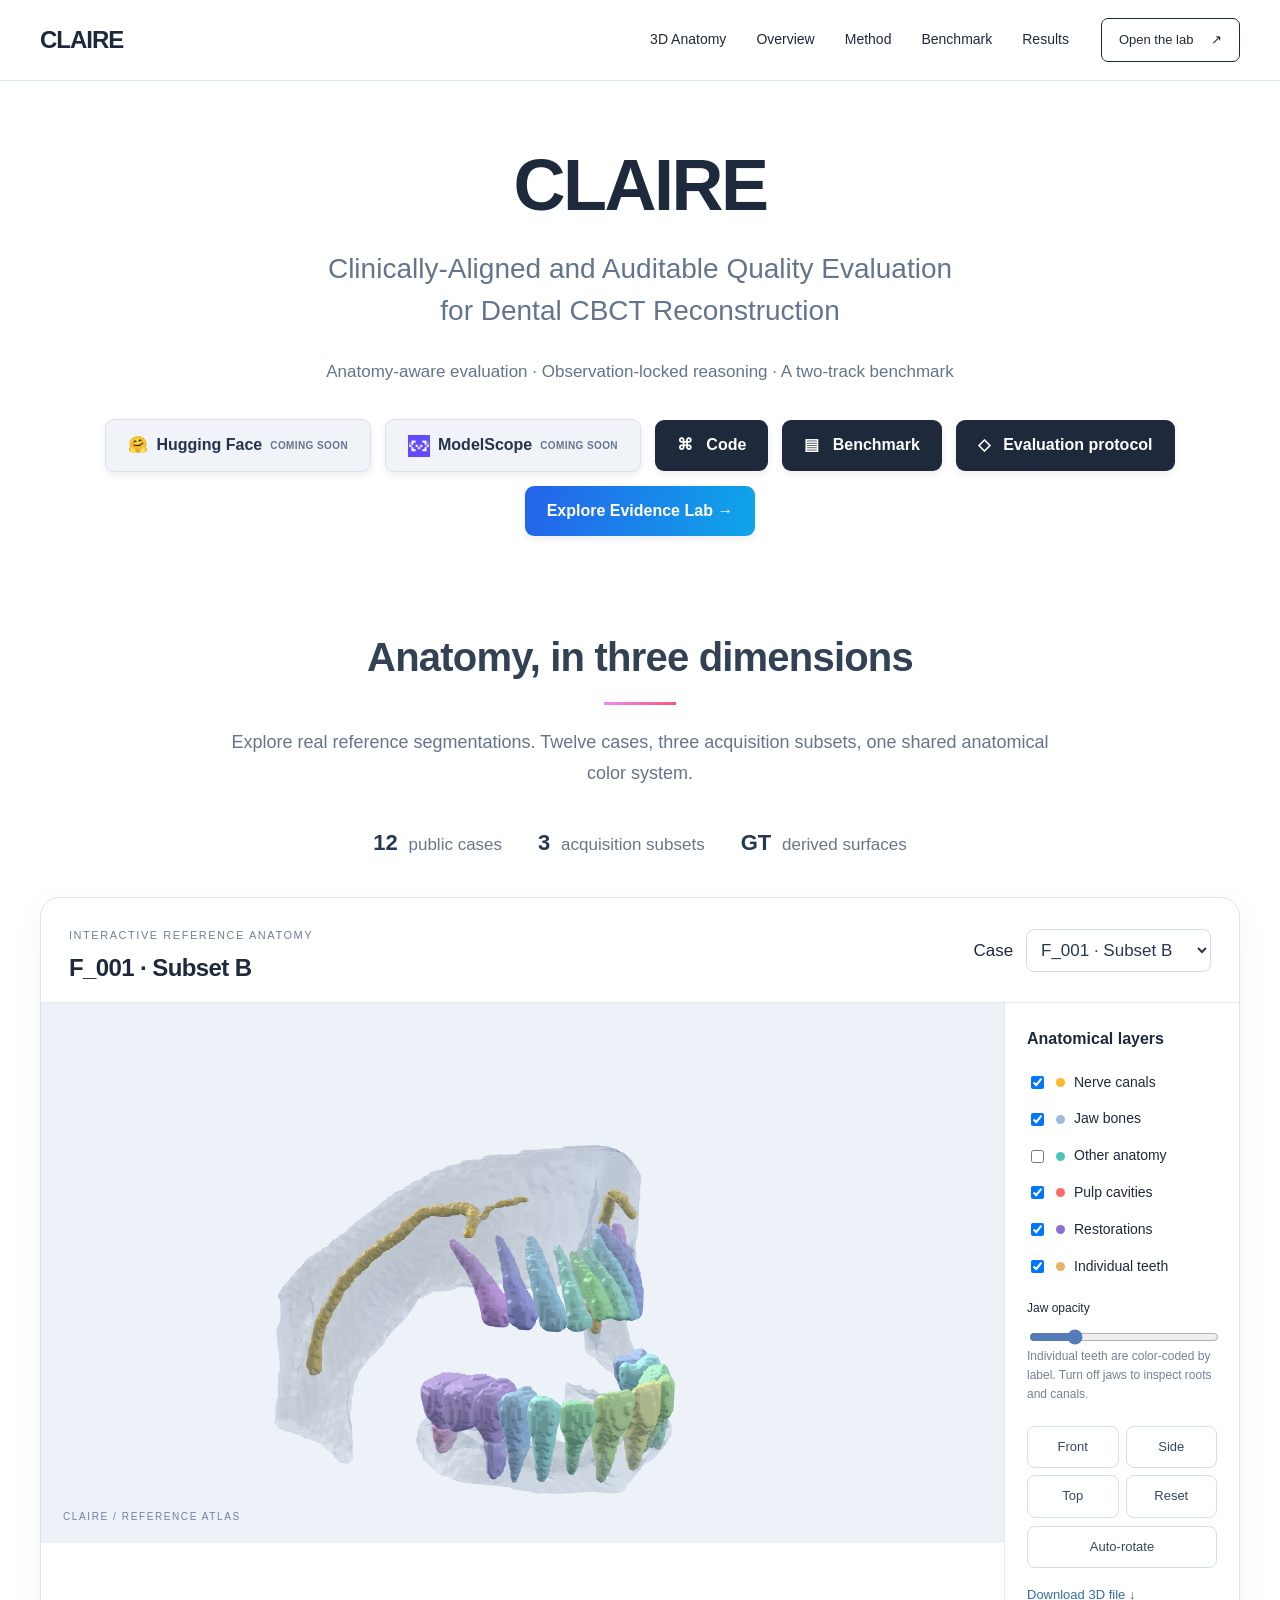
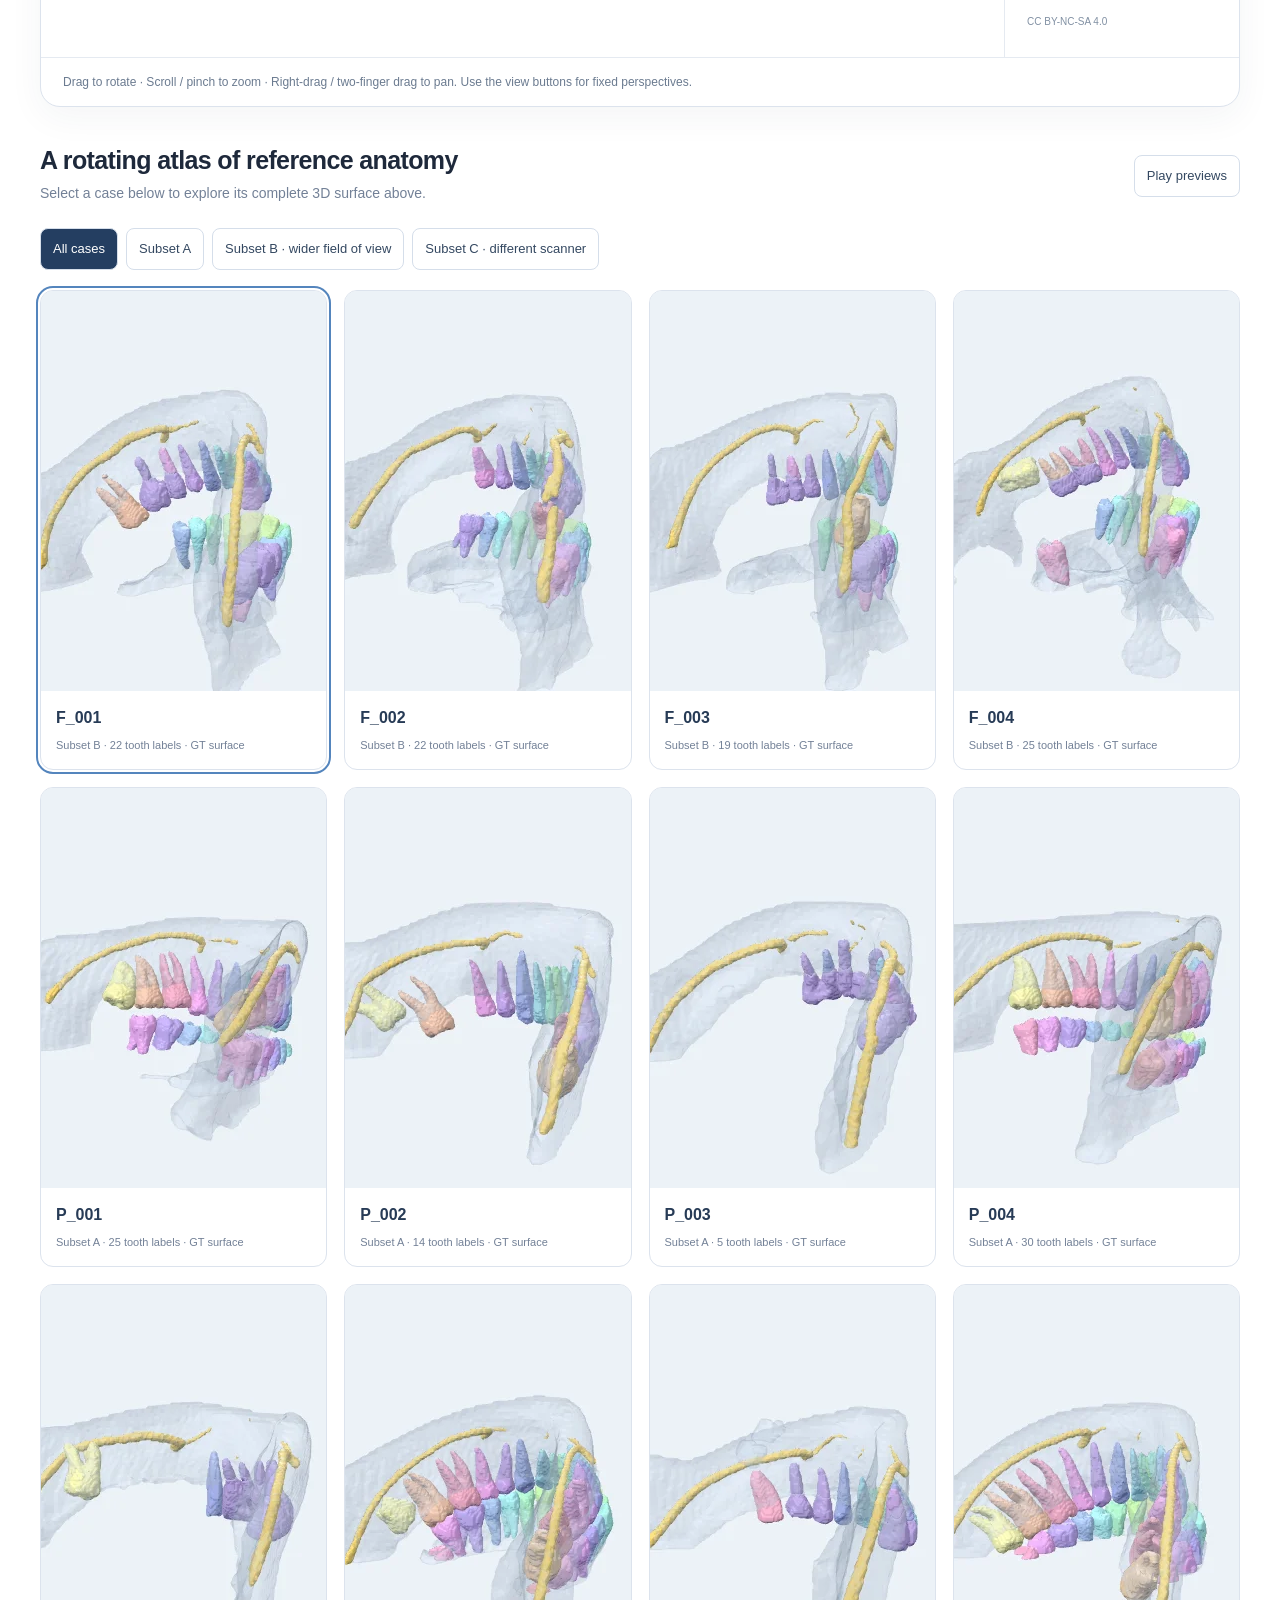
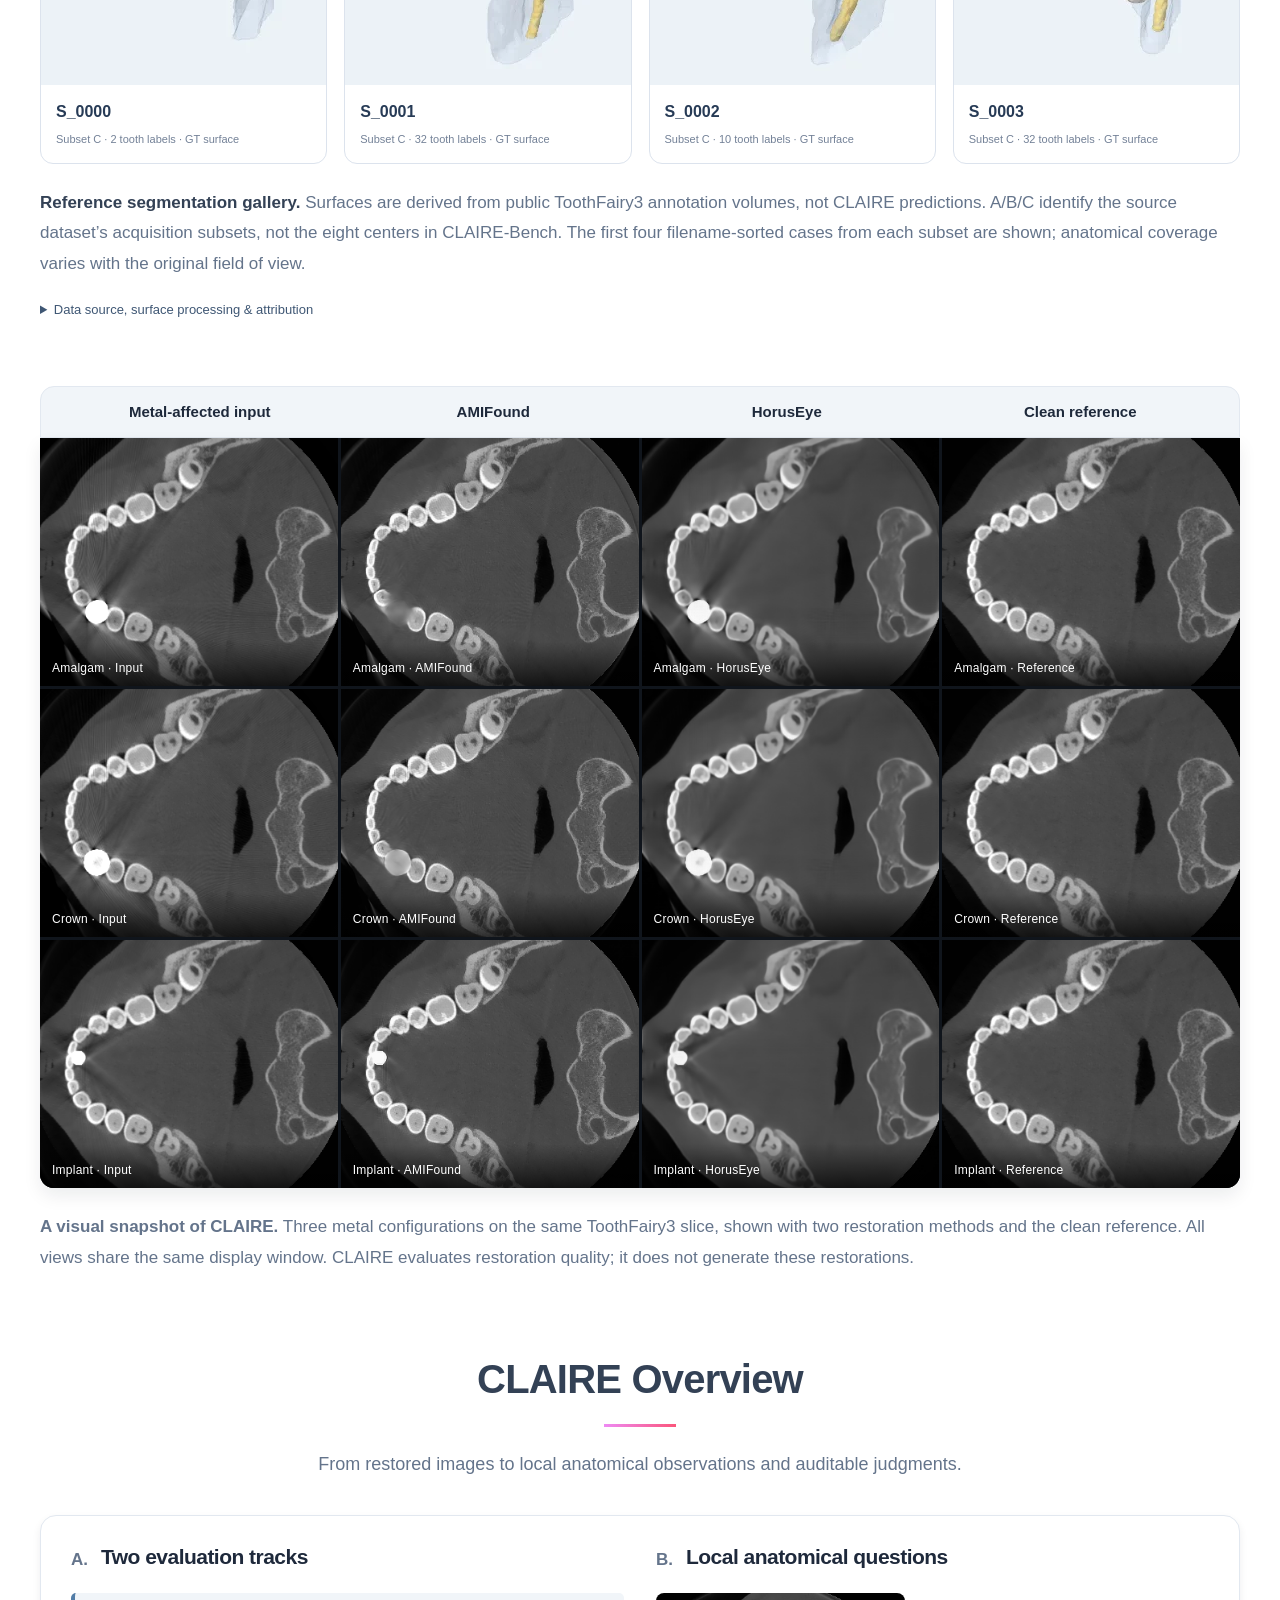
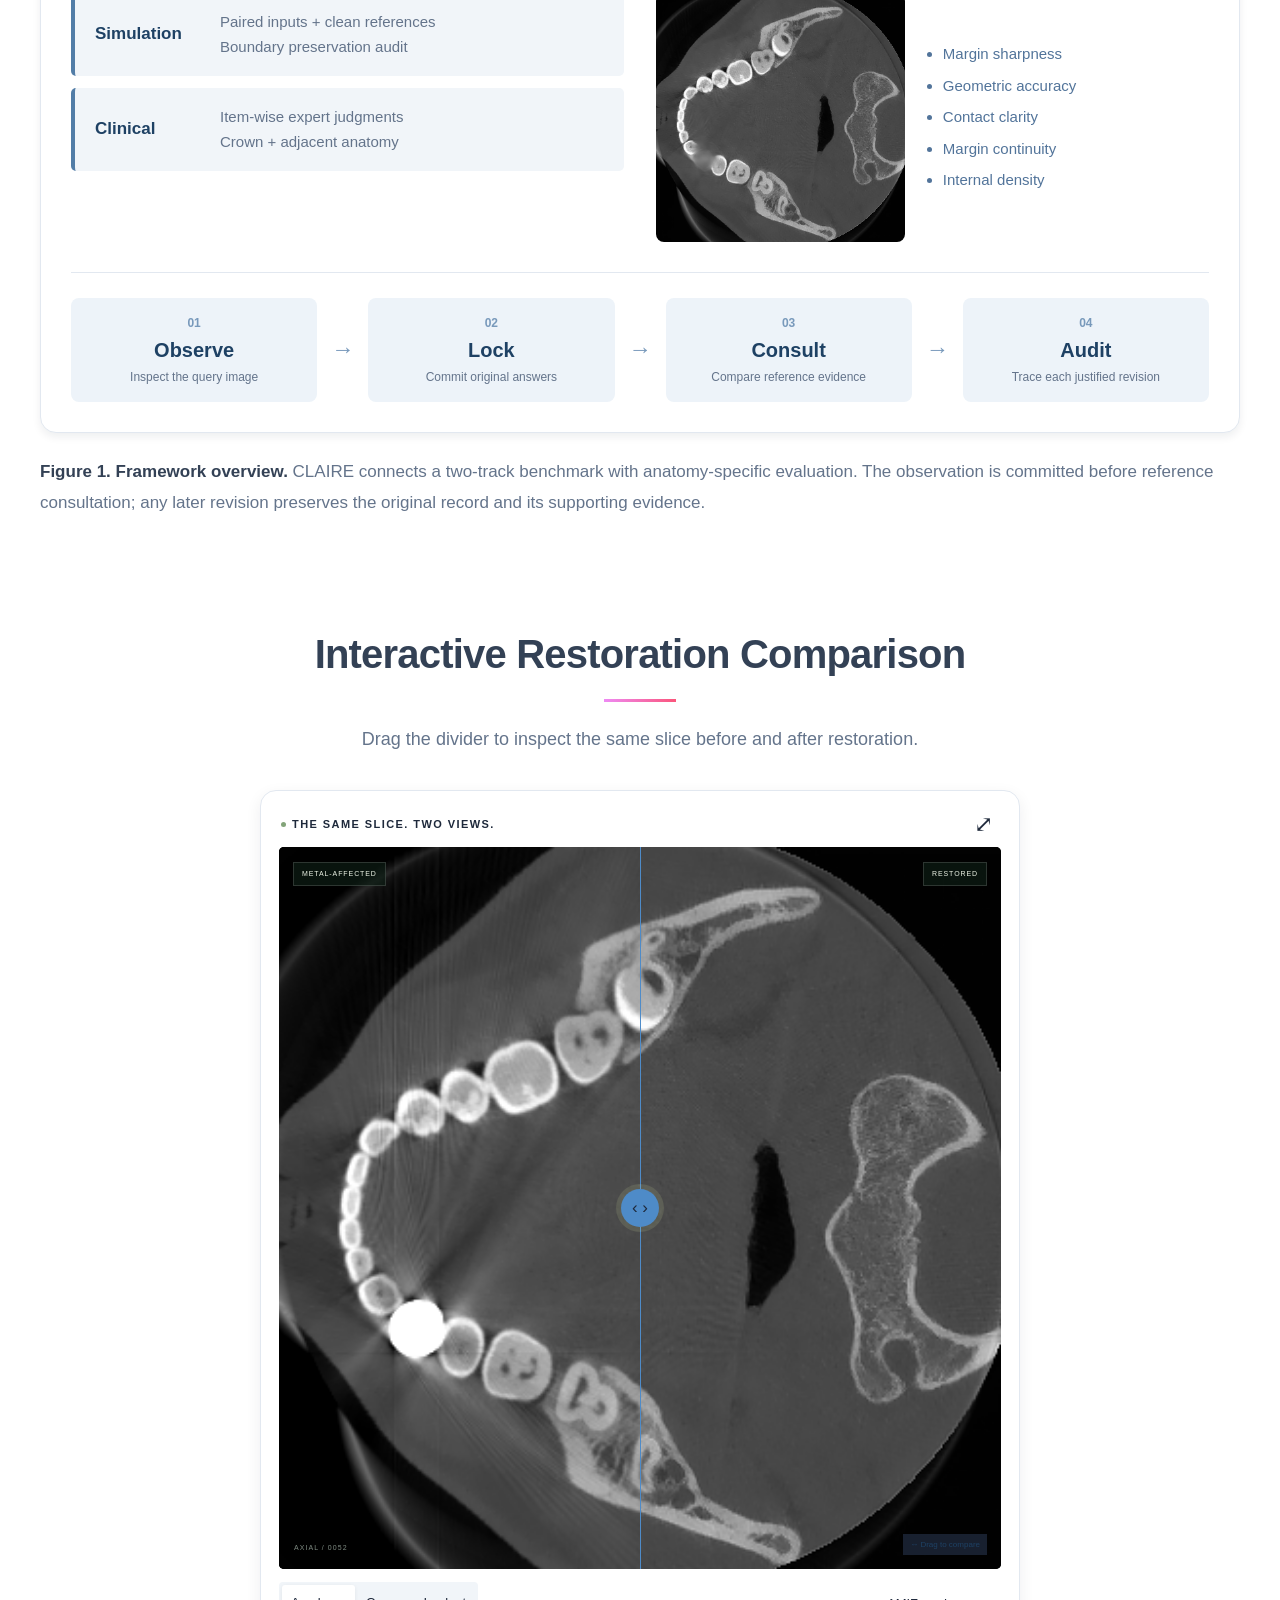
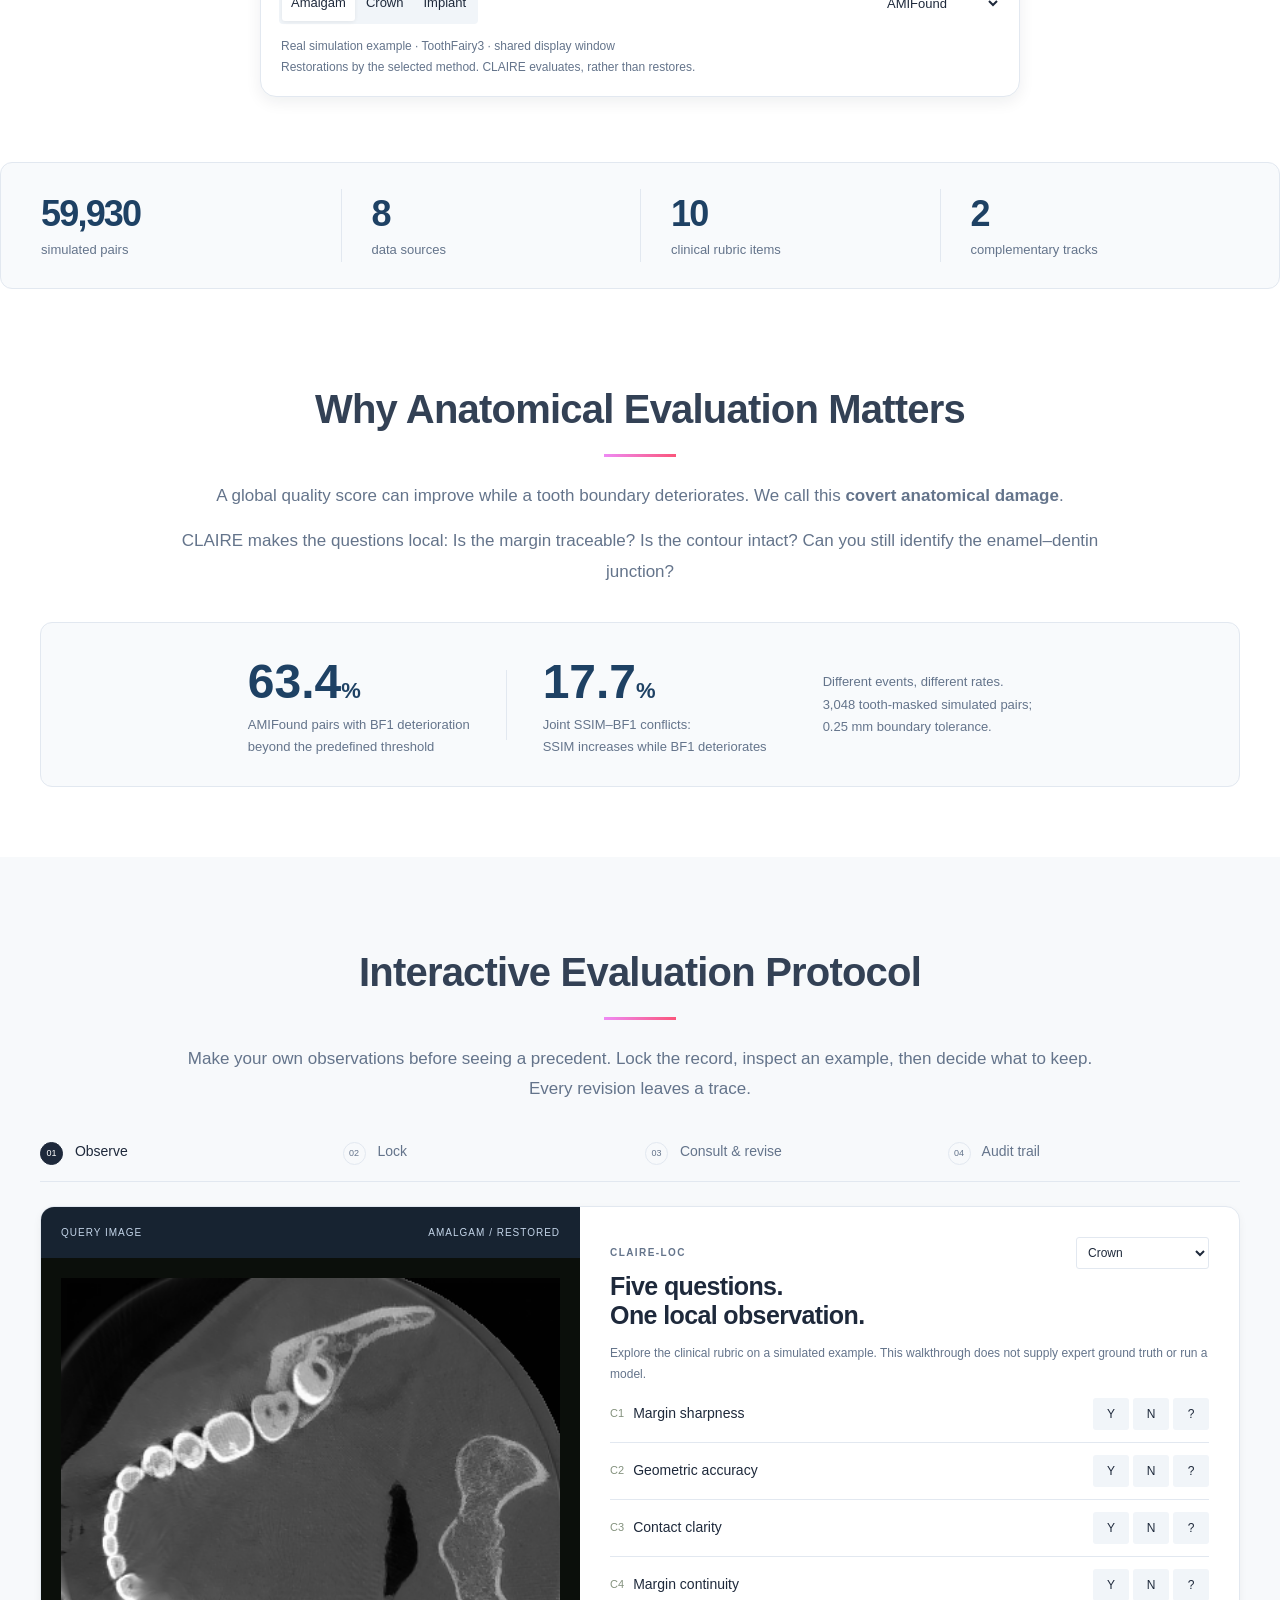
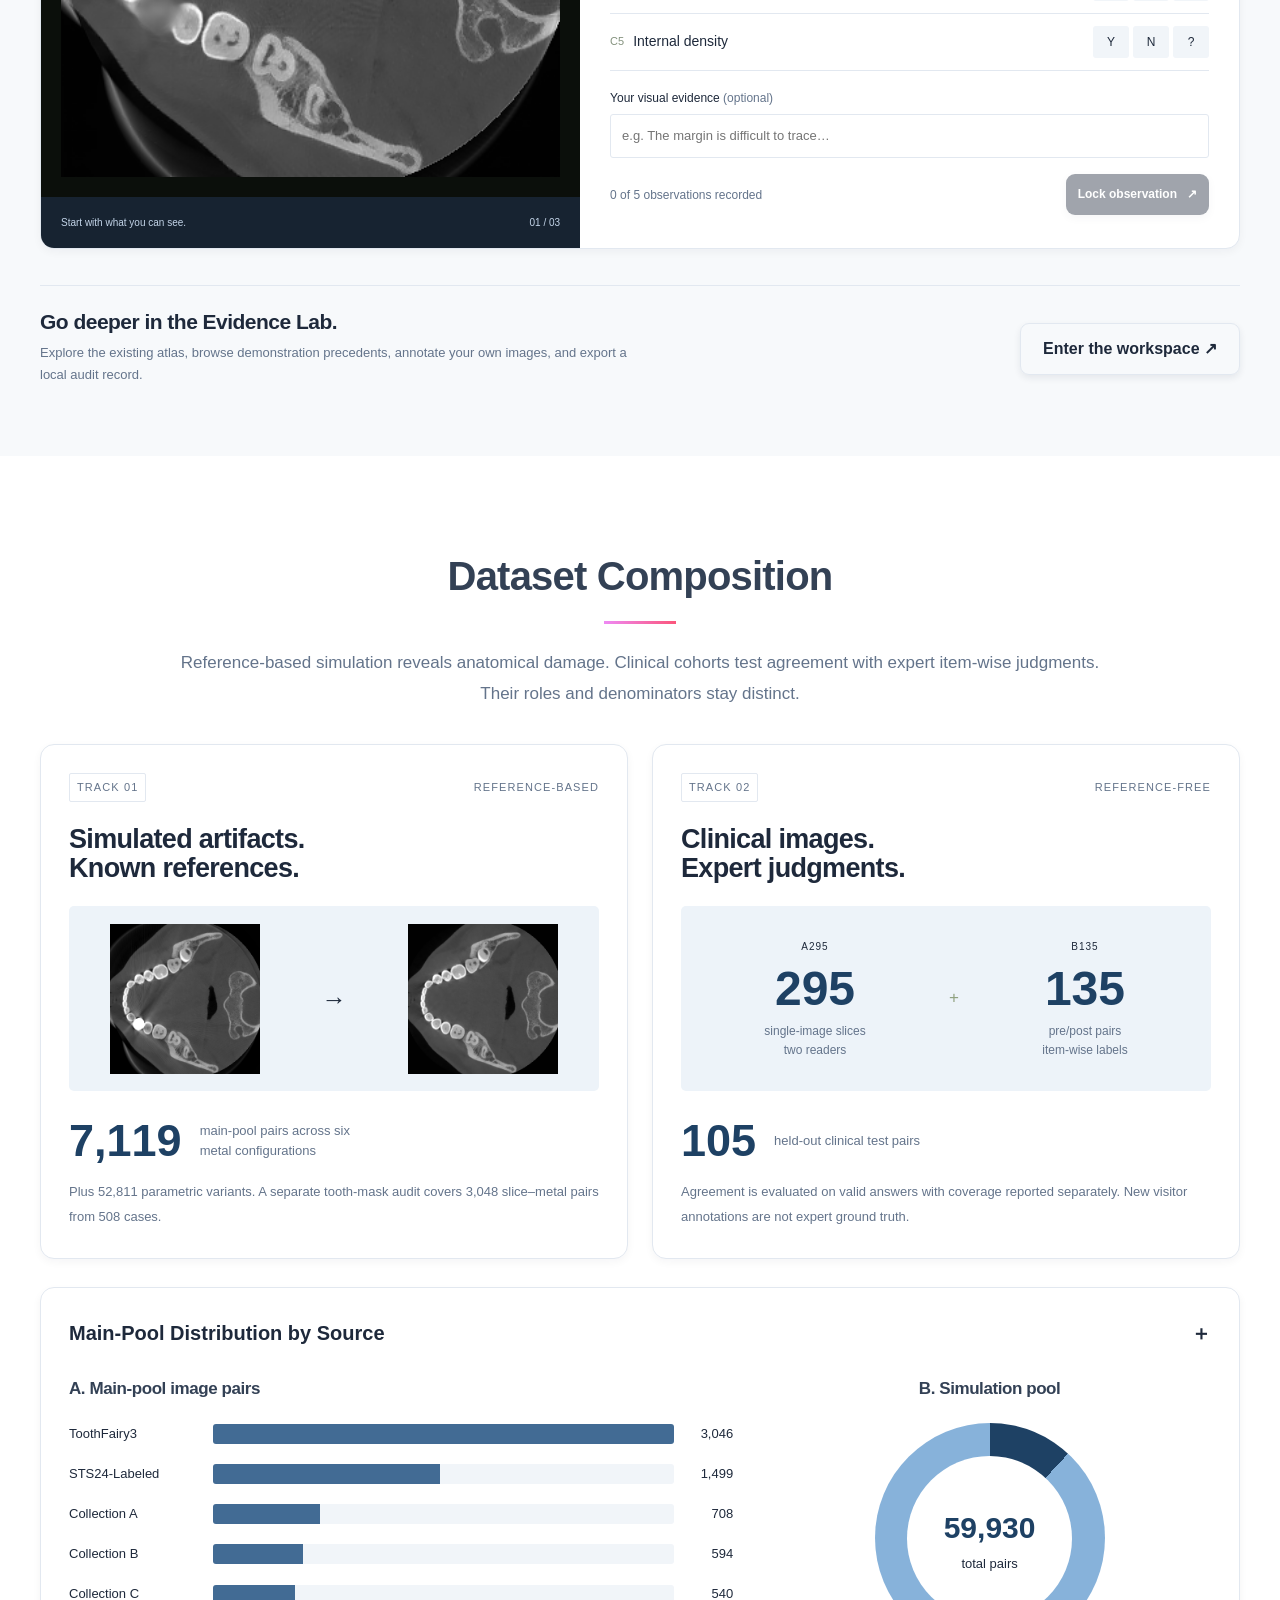
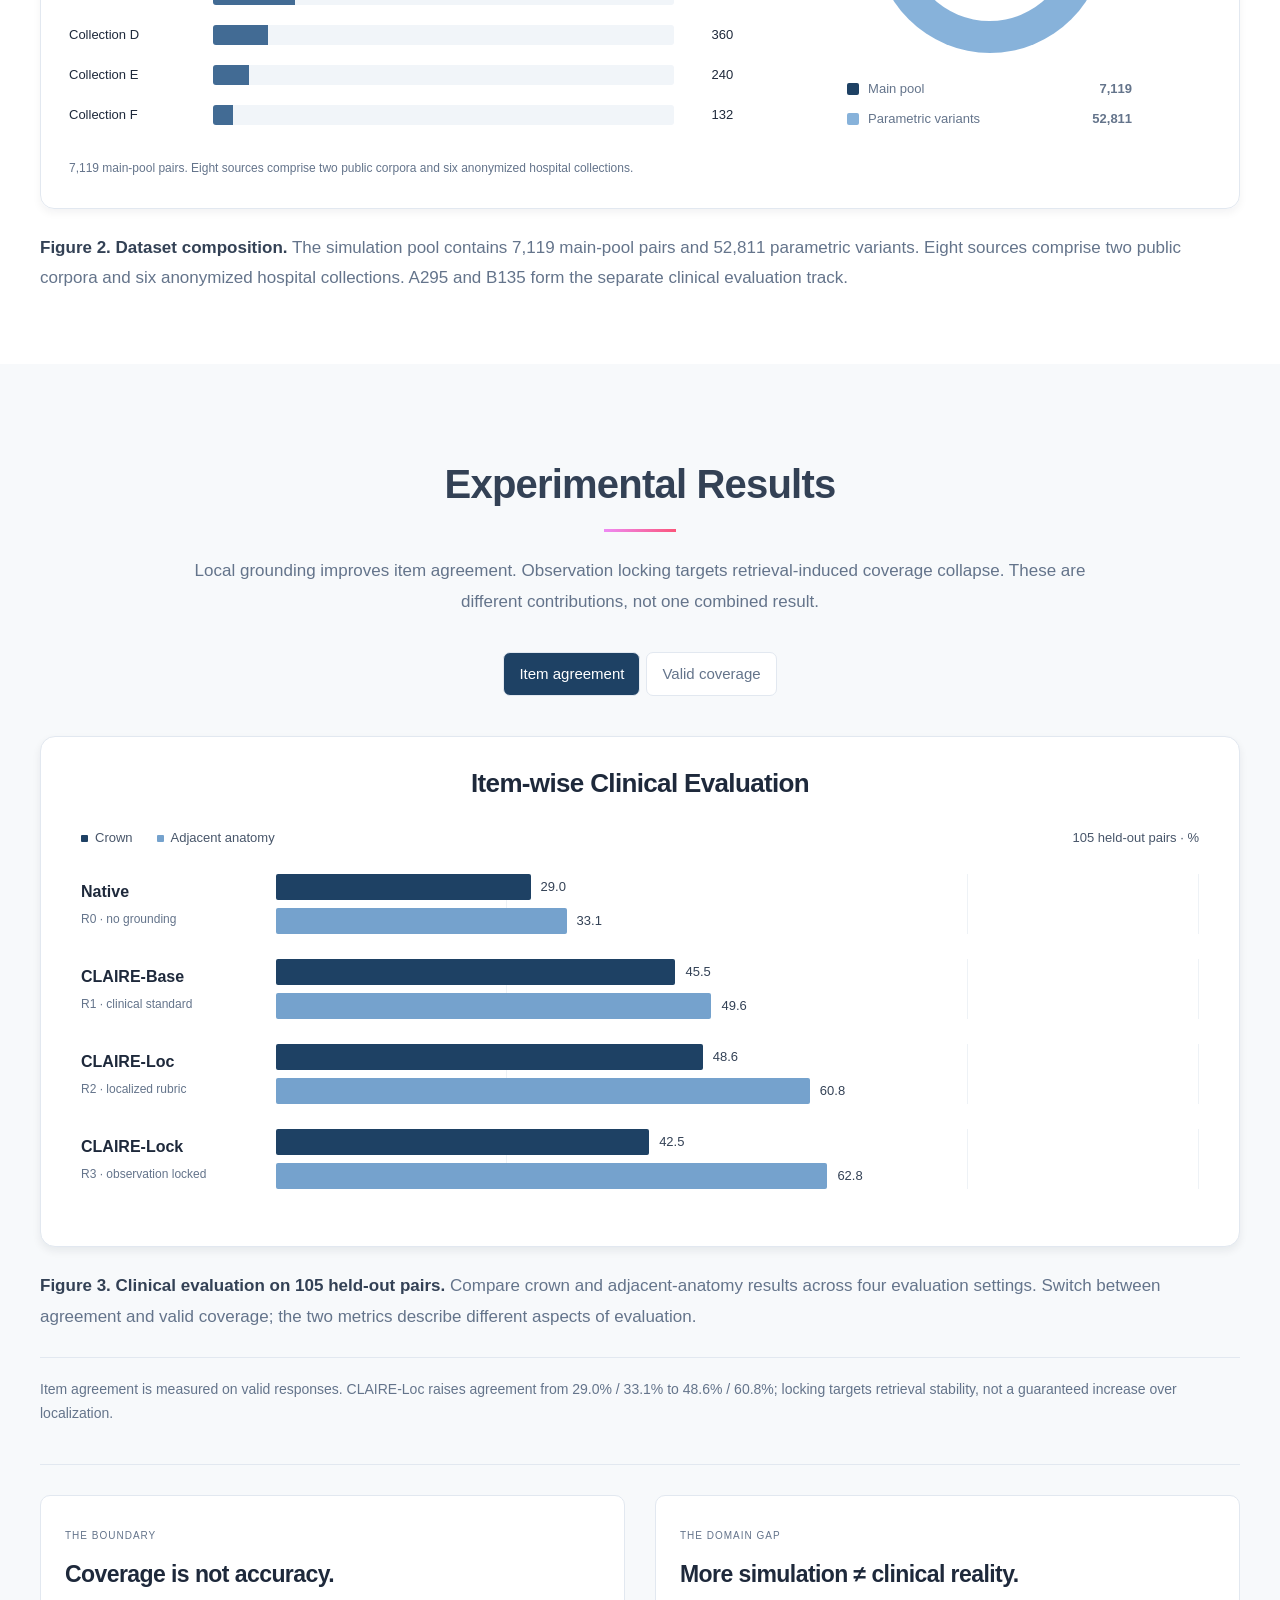
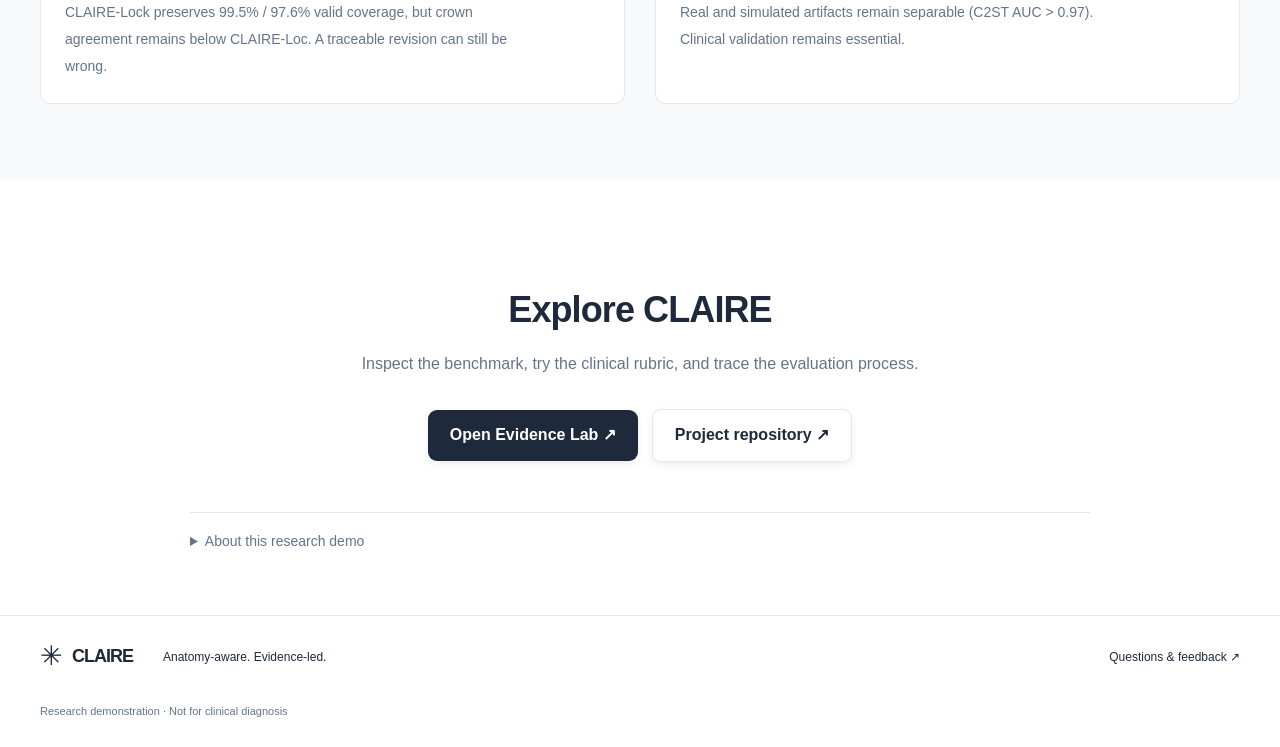
==== commit b6b34424: "Add twelve interactive reference anatomy cases and resource badges" ====
--- a/index.html
+++ b/index.html
@@ -7,13 +7,29 @@
 <title>CLAIRE | Clinically-Aligned and Auditable Quality Evaluation</title>
 <link rel="icon" href="assets/favicon.svg" type="image/svg+xml">
 <link rel="stylesheet" href="site.css"><link rel="stylesheet" href="academic.css"><script defer src="lab/data.js"></script><script defer src="site.js"></script>
-</head>
+<link rel="stylesheet" href="anatomy.css"><script type="module" src="anatomy.js"></script></head>
 <body>
 <a class="skip-link" href="#main">Skip to content</a>
-<header class="nav"><a class="wordmark" href="#" aria-label="CLAIRE home"><span class="mark" aria-hidden="true">✳</span> CLAIRE<span class="wordmark-sub">RESEARCH</span></a><nav aria-label="Main navigation"><a href="#overview">Overview</a><a href="#protocol">Method</a><a href="#benchmark">Benchmark</a><a href="#findings">Results</a></nav><a class="nav-cta" href="lab/">Open the lab <span aria-hidden="true">↗</span></a><button class="menu-toggle" aria-label="Open navigation" aria-expanded="false">☰</button></header>
+<header class="nav"><a class="wordmark" href="#" aria-label="CLAIRE home"><span class="mark" aria-hidden="true">✳</span> CLAIRE<span class="wordmark-sub">RESEARCH</span></a><nav aria-label="Main navigation"><a href="#anatomy">3D Anatomy</a><a href="#overview">Overview</a><a href="#protocol">Method</a><a href="#benchmark">Benchmark</a><a href="#findings">Results</a></nav><a class="nav-cta" href="lab/">Open the lab <span aria-hidden="true">↗</span></a><button class="menu-toggle" aria-label="Open navigation" aria-expanded="false">☰</button></header>
 <main id="main">
 <section class="hero wrap" id="explore">
-<div class="hero-copy"><h1>CLAIRE</h1><p class="hero-deck">Clinically-Aligned and Auditable Quality Evaluation<br>for Dental CBCT Reconstruction</p><p class="hero-description">Anatomy-aware evaluation · Observation-locked reasoning · A two-track benchmark</p><div class="hero-actions"><a class="button dark" href="https://github.com/ricoleehduu/CLAIRE" target="_blank" rel="noopener">⌘ &nbsp; Code</a><a class="button dark" href="#benchmark">▤ &nbsp; Benchmark</a><a class="button dark" href="#protocol">◇ &nbsp; Evaluation protocol</a><a class="button primary" href="lab/">Explore Evidence Lab →</a></div></div>
+<div class="hero-copy"><h1>CLAIRE</h1><p class="hero-deck">Clinically-Aligned and Auditable Quality Evaluation<br>for Dental CBCT Reconstruction</p><p class="hero-description">Anatomy-aware evaluation · Observation-locked reasoning · A two-track benchmark</p><div class="hero-actions"><span class="button resource-pending" aria-label="Hugging Face repository coming soon"><span aria-hidden="true">🤗</span> Hugging Face <small>Coming soon</small></span><span class="button resource-pending" aria-label="ModelScope repository coming soon"><img src="assets/modelscope-icon.webp" alt="" width="22" height="22"> ModelScope <small>Coming soon</small></span><a class="button dark" href="https://github.com/ricoleehduu/CLAIRE" target="_blank" rel="noopener">⌘ &nbsp; Code</a><a class="button dark" href="#benchmark">▤ &nbsp; Benchmark</a><a class="button dark" href="#protocol">◇ &nbsp; Evaluation protocol</a><a class="button primary" href="lab/">Explore Evidence Lab →</a></div></div>
+</section>
+
+<section class="anatomy-section wrap" id="anatomy">
+<h2 class="section-title">Anatomy, in three dimensions</h2>
+<p class="section-lead">Explore real reference segmentations. Twelve cases, three acquisition subsets, one shared anatomical color system.</p>
+<div class="anatomy-stats"><span><b>12</b> public cases</span><span><b>3</b> acquisition subsets</span><span><b>GT</b> derived surfaces</span></div>
+<div class="anatomy-viewer-card">
+<div class="anatomy-toolbar"><div><span class="anatomy-kicker">INTERACTIVE REFERENCE ANATOMY</span><h3 id="anatomy-title">ToothFairy3</h3></div><label>Case <select id="anatomy-select" aria-label="Select 3D anatomy case"></select></label></div>
+<div class="anatomy-workspace"><div id="anatomy-canvas" tabindex="0" aria-label="Interactive three dimensional segmentation. Drag to rotate, scroll to zoom, right drag to pan. Use view buttons for keyboard controls."><div id="anatomy-status" role="status">Loading reference anatomy…</div><span class="anatomy-watermark">CLAIRE / REFERENCE ATLAS</span></div><aside class="anatomy-sidebar"><h4>Anatomical layers</h4><div id="anatomy-layers"></div><label class="opacity-control">Jaw opacity <input id="jaw-opacity" type="range" min="0" max="100" value="22"></label><p>Individual teeth are color-coded by label. Turn off jaws to inspect roots and canals.</p><div class="anatomy-views"><button data-view="front">Front</button><button data-view="side">Side</button><button data-view="top">Top</button><button data-view="reset">Reset</button></div><button id="anatomy-spin" aria-pressed="false">Auto-rotate</button><a id="anatomy-download" class="mesh-download" download>Download 3D file ↓</a><span class="mesh-license">CC BY-NC-SA 4.0</span></aside></div>
+<p class="viewer-instructions">Drag to rotate · Scroll / pinch to zoom · Right-drag / two-finger drag to pan. Use the view buttons for fixed perspectives.</p>
+</div>
+<div class="gallery-heading"><div><h3>A rotating atlas of reference anatomy</h3><p>Select a case below to explore its complete 3D surface above.</p></div><button id="atlas-motion" aria-pressed="false">Play previews</button></div>
+<div class="anatomy-filters" role="group" aria-label="Filter acquisition subset"><button data-subset="all" class="active" aria-pressed="true">All cases</button><button data-subset="A" aria-pressed="false">Subset A</button><button data-subset="B" aria-pressed="false">Subset B · wider field of view</button><button data-subset="C" aria-pressed="false">Subset C · different scanner</button></div>
+<div id="anatomy-gallery" class="anatomy-gallery"></div>
+<p class="figure-caption"><strong>Reference segmentation gallery.</strong> Surfaces are derived from public ToothFairy3 annotation volumes, not CLAIRE predictions. A/B/C identify the source dataset’s acquisition subsets, not the eight centers in CLAIRE-Bench. The first four filename-sorted cases from each subset are shown; anatomical coverage varies with the original field of view.</p>
+<details class="anatomy-provenance"><summary>Data source, surface processing & attribution</summary><p>Colors identify annotated structures. Surface extraction uses 2-voxel sampling, light Gaussian smoothing and marching cubes; these display meshes are not intended for quantitative measurement. No patient images or private hospital annotations are included in this gallery.</p><p>Source: <a href="https://ditto.ing.unimore.it/toothfairy3/" target="_blank" rel="noopener">ToothFairy3 dataset</a> · <a href="https://toothfairy3.grand-challenge.org/dataset/" target="_blank" rel="noopener">Challenge and license</a> · <a href="anatomy/ATTRIBUTION.txt">Full attribution and processing</a>. Derived surfaces and preview images: CC BY-NC-SA 4.0.</p><p>Bolelli et al., <em>Multi-structure segmentation in CBCT volumes: The ToothFairy2 challenge</em>, Medical Image Analysis; Bolelli et al., <em>Segmenting Maxillofacial Structures in CBCT Volumes</em>, CVPR 2025; Lumetti et al., <em>Enhancing Patch-Based Learning for the Segmentation of the Mandibular Canal</em>, IEEE Access 2024.</p></details>
 </section>
 <section class="case-section wrap" aria-label="Visual overview"><figure class="case-figure"><div class="case-columns"><span>Metal-affected input</span><span>AMIFound</span><span>HorusEye</span><span>Clean reference</span></div><div class="case-mosaic"><div class="case-tile"><img src="assets/amalgam-before.webp" alt="Amalgam simulation, Input" loading="eager"><span>Amalgam · Input</span></div><div class="case-tile"><img src="assets/amalgam-amifound.webp" alt="Amalgam simulation, AMIFound" loading="eager"><span>Amalgam · AMIFound</span></div><div class="case-tile"><img src="assets/amalgam-horuseye.webp" alt="Amalgam simulation, HorusEye" loading="eager"><span>Amalgam · HorusEye</span></div><div class="case-tile"><img src="assets/amalgam-reference.webp" alt="Amalgam simulation, Reference" loading="eager"><span>Amalgam · Reference</span></div><div class="case-tile"><img src="assets/crown-before.webp" alt="Crown simulation, Input" loading="eager"><span>Crown · Input</span></div><div class="case-tile"><img src="assets/crown-amifound.webp" alt="Crown simulation, AMIFound" loading="eager"><span>Crown · AMIFound</span></div><div class="case-tile"><img src="assets/crown-horuseye.webp" alt="Crown simulation, HorusEye" loading="eager"><span>Crown · HorusEye</span></div><div class="case-tile"><img src="assets/crown-reference.webp" alt="Crown simulation, Reference" loading="eager"><span>Crown · Reference</span></div><div class="case-tile"><img src="assets/implant-before.webp" alt="Implant simulation, Input" loading="eager"><span>Implant · Input</span></div><div class="case-tile"><img src="assets/implant-amifound.webp" alt="Implant simulation, AMIFound" loading="eager"><span>Implant · AMIFound</span></div><div class="case-tile"><img src="assets/implant-horuseye.webp" alt="Implant simulation, HorusEye" loading="eager"><span>Implant · HorusEye</span></div><div class="case-tile"><img src="assets/implant-reference.webp" alt="Implant simulation, Reference" loading="eager"><span>Implant · Reference</span></div></div><figcaption><strong>A visual snapshot of CLAIRE.</strong> Three metal configurations on the same ToothFairy3 slice, shown with two restoration methods and the clean reference. All views share the same display window. CLAIRE evaluates restoration quality; it does not generate these restorations.</figcaption></figure></section>
 <section class="overview-section wrap" id="overview"><h2 class="section-title">CLAIRE Overview</h2><p class="section-lead">From restored images to local anatomical observations and auditable judgments.</p><figure class="overview-figure"><div class="overview-grid"><article><span class="panel-letter">A.</span><h3>Two evaluation tracks</h3><div class="overview-track"><strong>Simulation</strong><span>Paired inputs + clean references<br>Boundary preservation audit</span></div><div class="overview-track"><strong>Clinical</strong><span>Item-wise expert judgments<br>Crown + adjacent anatomy</span></div></article><article><span class="panel-letter">B.</span><h3>Local anatomical questions</h3><div class="anatomy-preview"><img src="assets/amalgam-amifound.webp" alt="Restored slice for local anatomical evaluation" loading="lazy"><ul><li>Margin sharpness</li><li>Geometric accuracy</li><li>Contact clarity</li><li>Margin continuity</li><li>Internal density</li></ul></div></article></div><div class="pipeline"><div><b>01</b><strong>Observe</strong><span>Inspect the query image</span></div><span class="flow-arrow">→</span><div><b>02</b><strong>Lock</strong><span>Commit original answers</span></div><span class="flow-arrow">→</span><div><b>03</b><strong>Consult</strong><span>Compare reference evidence</span></div><span class="flow-arrow">→</span><div><b>04</b><strong>Audit</strong><span>Trace each justified revision</span></div></div></figure><p class="figure-caption"><strong>Figure 1. Framework overview.</strong> CLAIRE connects a two-track benchmark with anatomy-specific evaluation. The observation is committed before reference consultation; any later revision preserves the original record and its supporting evidence.</p></section>
--- a/anatomy.css
+++ b/anatomy.css
@@ -0,0 +1 @@
+.resource-pending{background:#f0f3f8!important;color:#25344a!important;border:1px solid #dce2ec;gap:8px;cursor:default}.resource-pending small{font-size:10px;text-transform:uppercase;letter-spacing:.04em;color:#66758b}.anatomy-section{padding-top:40px;padding-bottom:65px;scroll-margin-top:85px}.anatomy-stats{display:flex;justify-content:center;gap:36px;margin:25px 0 35px;color:#68758a}.anatomy-stats b{font-size:22px;color:#263852;margin-right:6px}.anatomy-viewer-card{border:1px solid #dce3ed;border-radius:20px;overflow:hidden;background:white;box-shadow:0 10px 35px #2638520d}.anatomy-toolbar{display:flex;justify-content:space-between;align-items:center;padding:22px 28px;gap:16px}.anatomy-kicker{font-size:11px;letter-spacing:.14em;color:#6c819b}.anatomy-toolbar h3{margin:6px 0 0;font-size:24px}.anatomy-toolbar select{margin-left:8px;padding:10px;border:1px solid #d3dce8;border-radius:8px;background:white;color:#263852;max-width:100%}.anatomy-workspace{display:grid;grid-template-columns:minmax(0,1fr) 235px;border-top:1px solid #e5eaf1}#anatomy-canvas{position:relative;height:540px;min-width:0;background:#edf2f8;touch-action:none}#anatomy-canvas canvas{display:block;width:100%;height:100%}#anatomy-status{position:absolute;z-index:2;top:18px;left:20px;font-size:13px;color:#536781;background:#ffffffdd;padding:7px 12px;border-radius:7px}.anatomy-watermark{position:absolute;bottom:18px;left:22px;font-size:10px;letter-spacing:.16em;color:#71839d;pointer-events:none}.anatomy-sidebar{padding:22px;border-left:1px solid #e5eaf1}.anatomy-sidebar h4{margin:0 0 18px;font-size:16px}.anatomy-sidebar p{font-size:12px;line-height:1.6;color:#748196}.anatomy-layer{display:flex;align-items:center;gap:9px;margin:13px 0;font-size:14px}.anatomy-layer i{width:9px;height:9px;border-radius:50%;display:inline-block}.opacity-control{display:block;margin-top:20px;font-size:12px}.opacity-control input{display:block;width:100%;margin-top:10px;accent-color:#527cbb}.anatomy-views{display:grid;grid-template-columns:1fr 1fr;gap:7px;margin-top:22px}.anatomy-sidebar button,.gallery-heading button,.anatomy-filters button{border:1px solid #d5deea;background:white;border-radius:8px;padding:9px 12px;color:#344861;cursor:pointer;font:inherit;font-size:13px}#anatomy-spin{width:100%;margin-top:8px}.anatomy-sidebar button[aria-pressed=true],.anatomy-filters button.active{background:#243e61;color:white}.mesh-download{display:block;font-size:13px;margin-top:16px;color:#356cab}.mesh-license{font-size:10px;color:#8190a3}.viewer-instructions{margin:0;padding:14px 22px;color:#6b7b90;font-size:12px;border-top:1px solid #e5eaf1}.gallery-heading{display:flex;align-items:center;justify-content:space-between;gap:18px;margin:40px 0 22px}.gallery-heading h3{font-size:25px;margin:0 0 8px}.gallery-heading p{color:#738197;margin:0;font-size:14px}.anatomy-filters{display:flex;gap:8px;flex-wrap:wrap;margin-bottom:20px}.anatomy-gallery{display:grid;grid-template-columns:repeat(4,1fr);gap:17px}.anatomy-case{border:1px solid #dce3ed;border-radius:13px;overflow:hidden;background:#fff;padding:0;text-align:left;cursor:pointer;color:#273b56;transition:transform .2s,box-shadow .2s}.anatomy-case:hover{transform:translateY(-4px);box-shadow:0 8px 22px #26385215}.anatomy-case[aria-pressed=true]{outline:2px solid #5485bd;outline-offset:2px}.anatomy-case img{width:100%;aspect-ratio:1.25;object-fit:cover;display:block;background:#edf2f8}.anatomy-case strong{display:block;font-size:16px;padding:13px 15px 5px}.anatomy-case span{display:block;font-size:11px;color:#738197;padding:0 15px 14px}.anatomy-provenance{margin-top:20px;color:#6b7b90;font-size:13px;line-height:1.7}.anatomy-provenance summary{cursor:pointer;color:#3f5774}button:focus-visible,a:focus-visible,select:focus-visible{outline:3px solid #e4a750;outline-offset:3px}.anatomy-case[hidden]{display:none}@media(max-width:850px){.anatomy-gallery{grid-template-columns:repeat(3,1fr)}.anatomy-workspace{grid-template-columns:minmax(0,1fr) 200px}}@media(max-width:600px){.anatomy-stats{gap:15px;font-size:11px}.anatomy-stats b{font-size:18px}.anatomy-toolbar{padding:18px;align-items:flex-start;flex-direction:column}.anatomy-workspace{grid-template-columns:1fr}#anatomy-canvas{height:370px}.anatomy-sidebar{border-left:0;border-top:1px solid #e5eaf1;display:block}.anatomy-sidebar #anatomy-layers{display:flex;flex-wrap:wrap;gap:0 14px}.anatomy-layer{font-size:12px}.anatomy-gallery{grid-template-columns:repeat(2,1fr);gap:12px}.gallery-heading h3{font-size:20px}.gallery-heading{align-items:flex-start}.resource-pending{font-size:12px!important}.anatomy-toolbar h3{font-size:21px}}@media(prefers-reduced-motion:reduce){.anatomy-case{transition:none}}
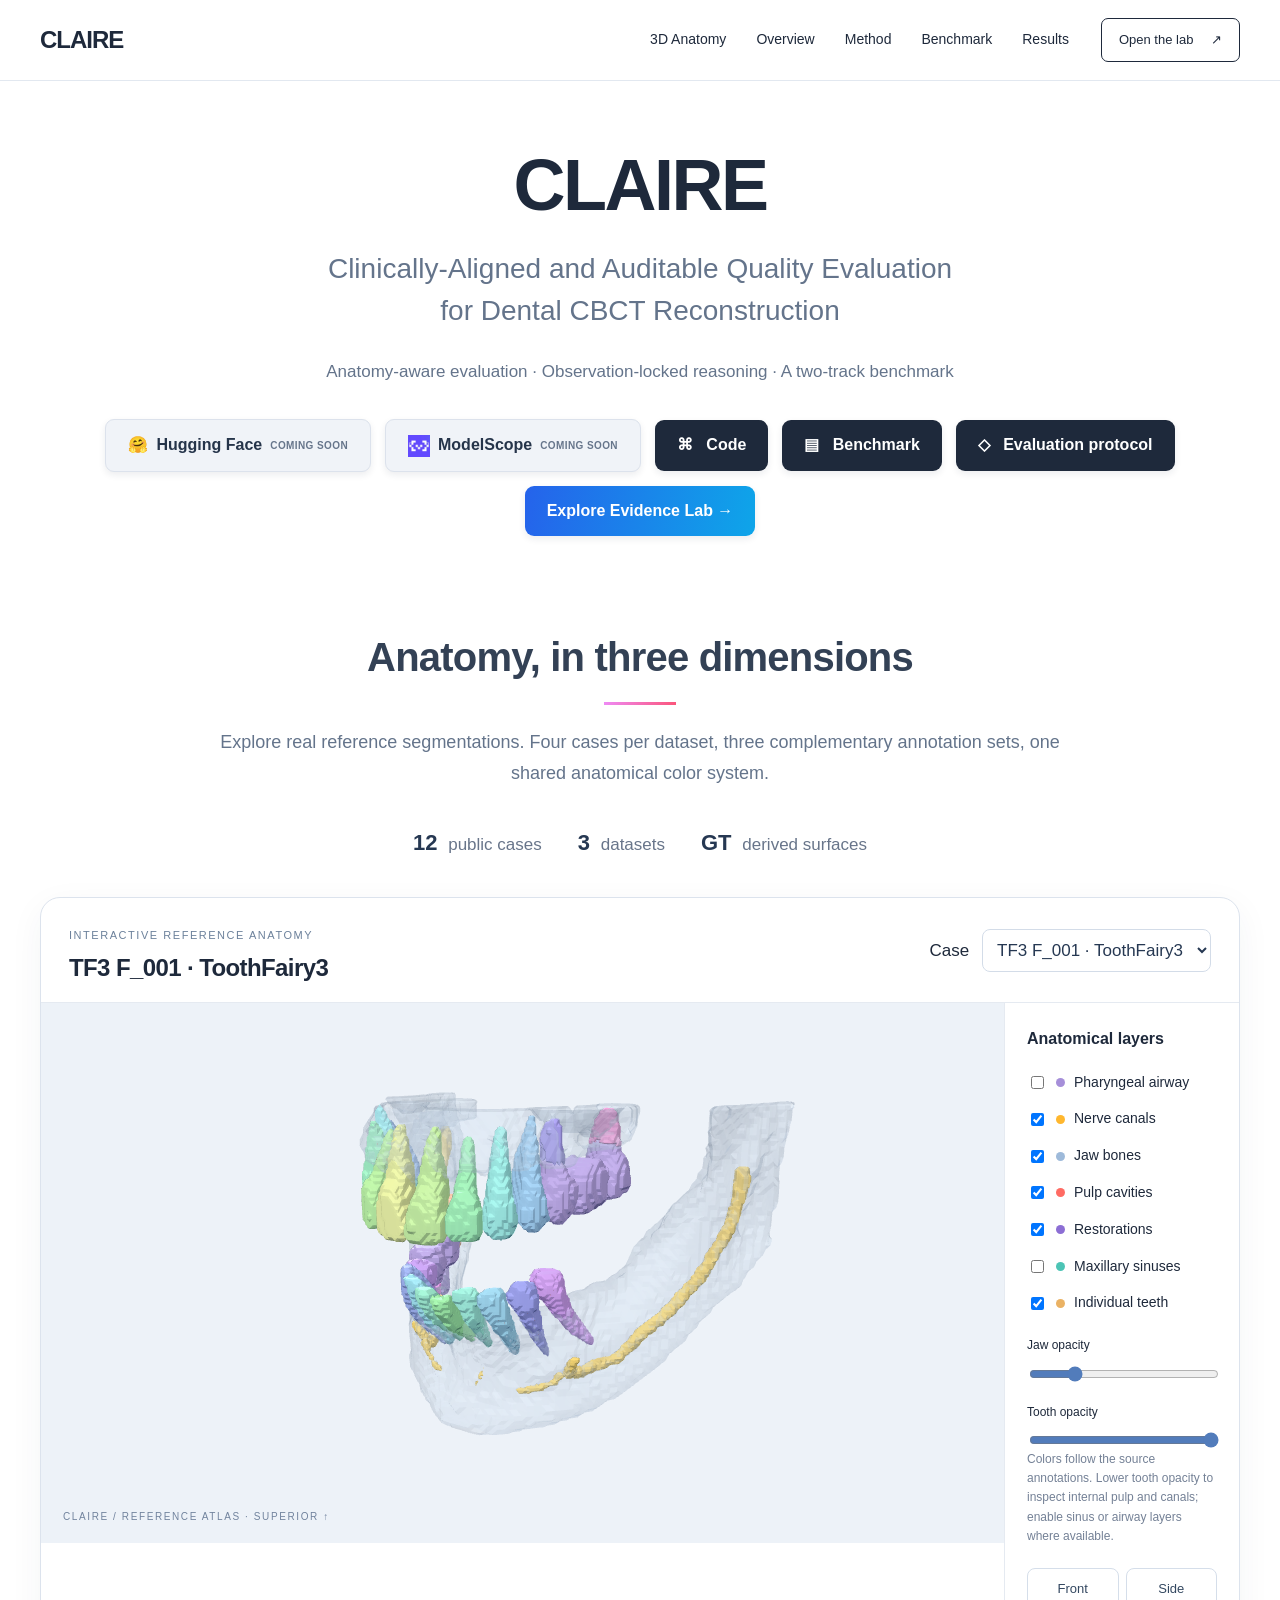
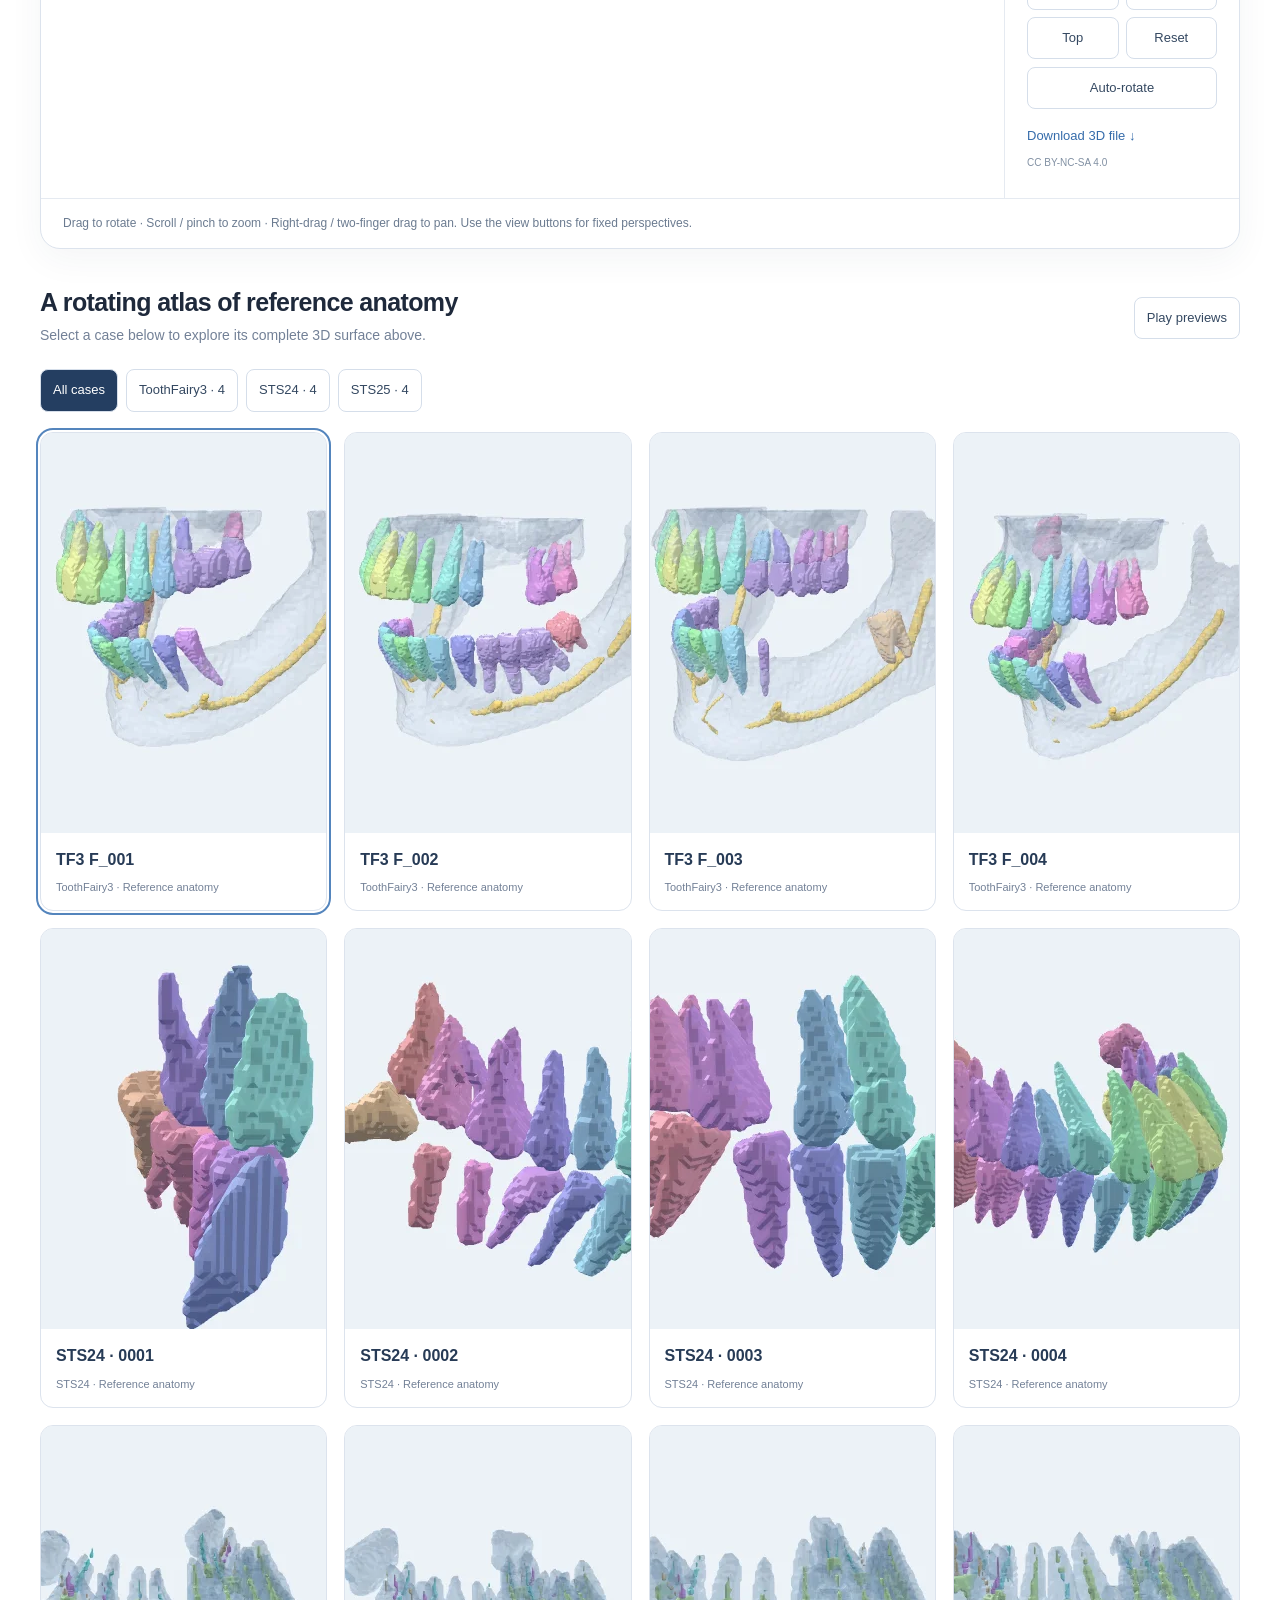
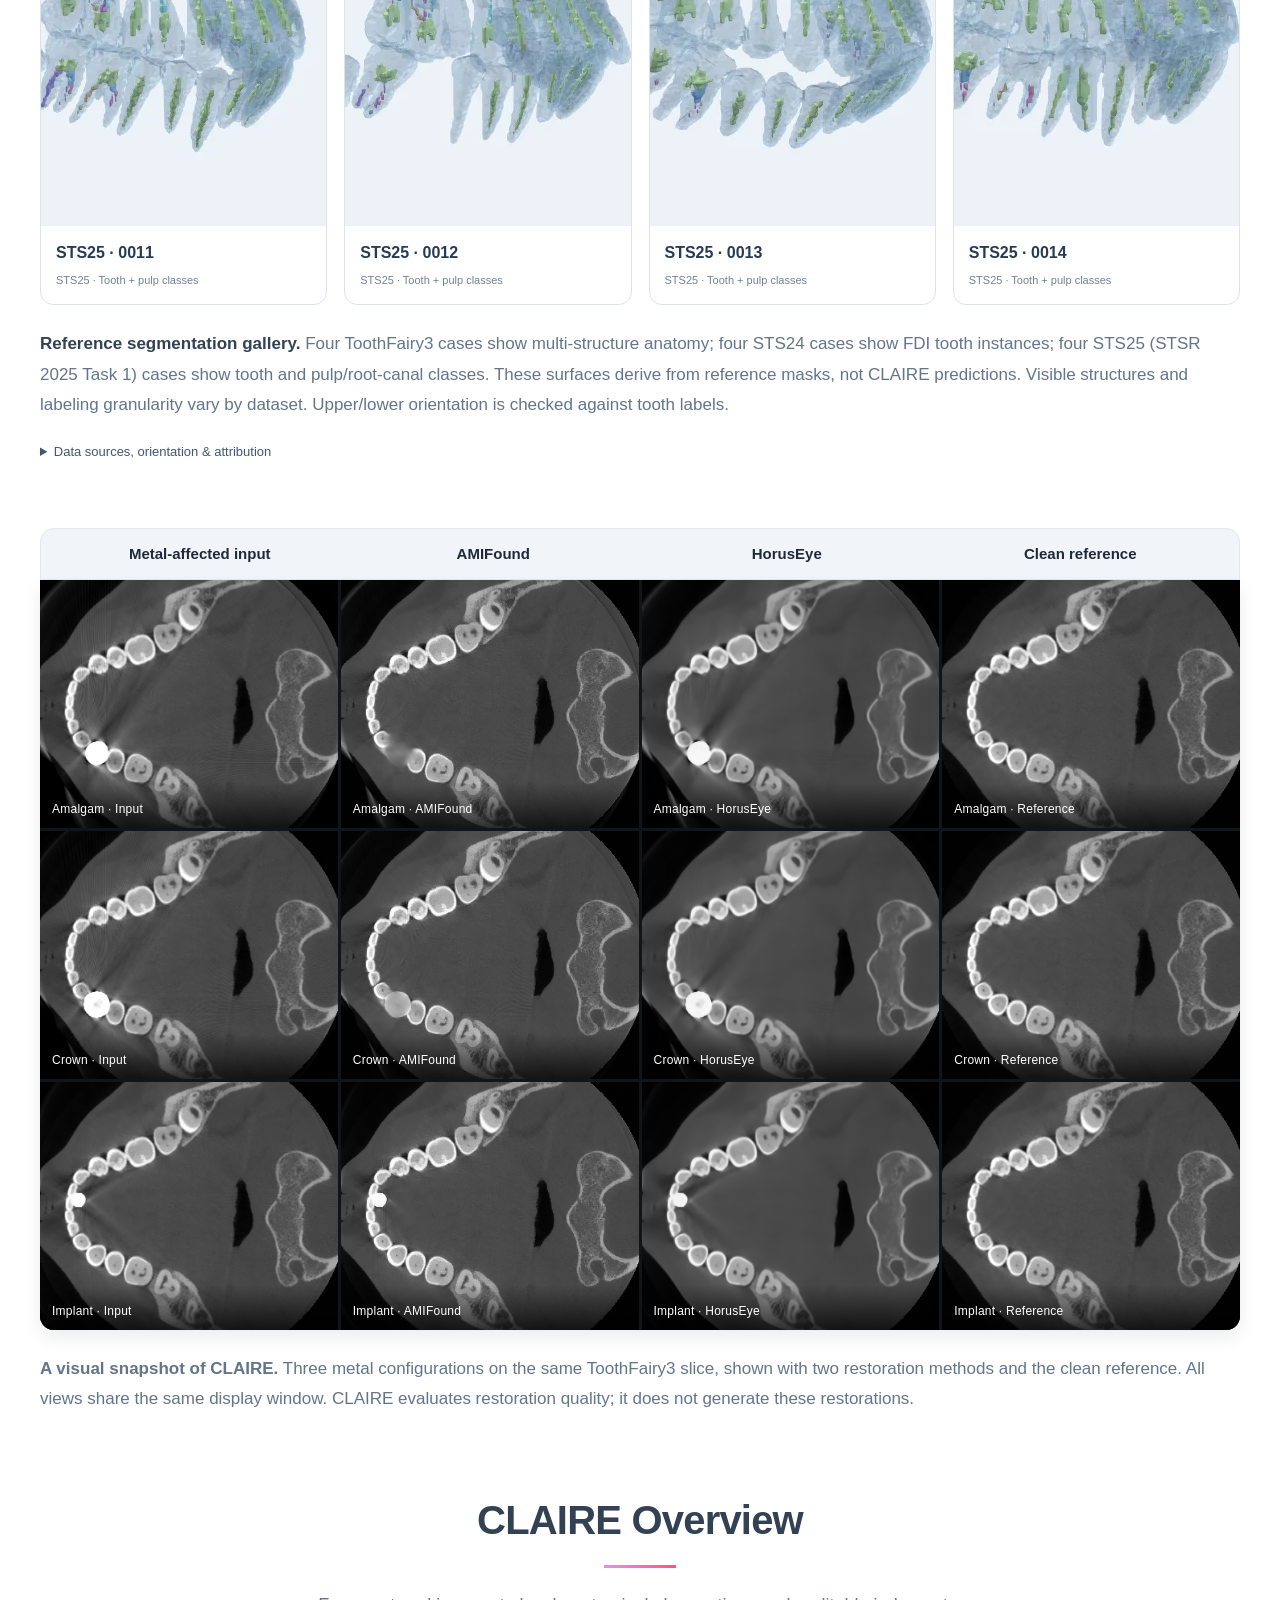
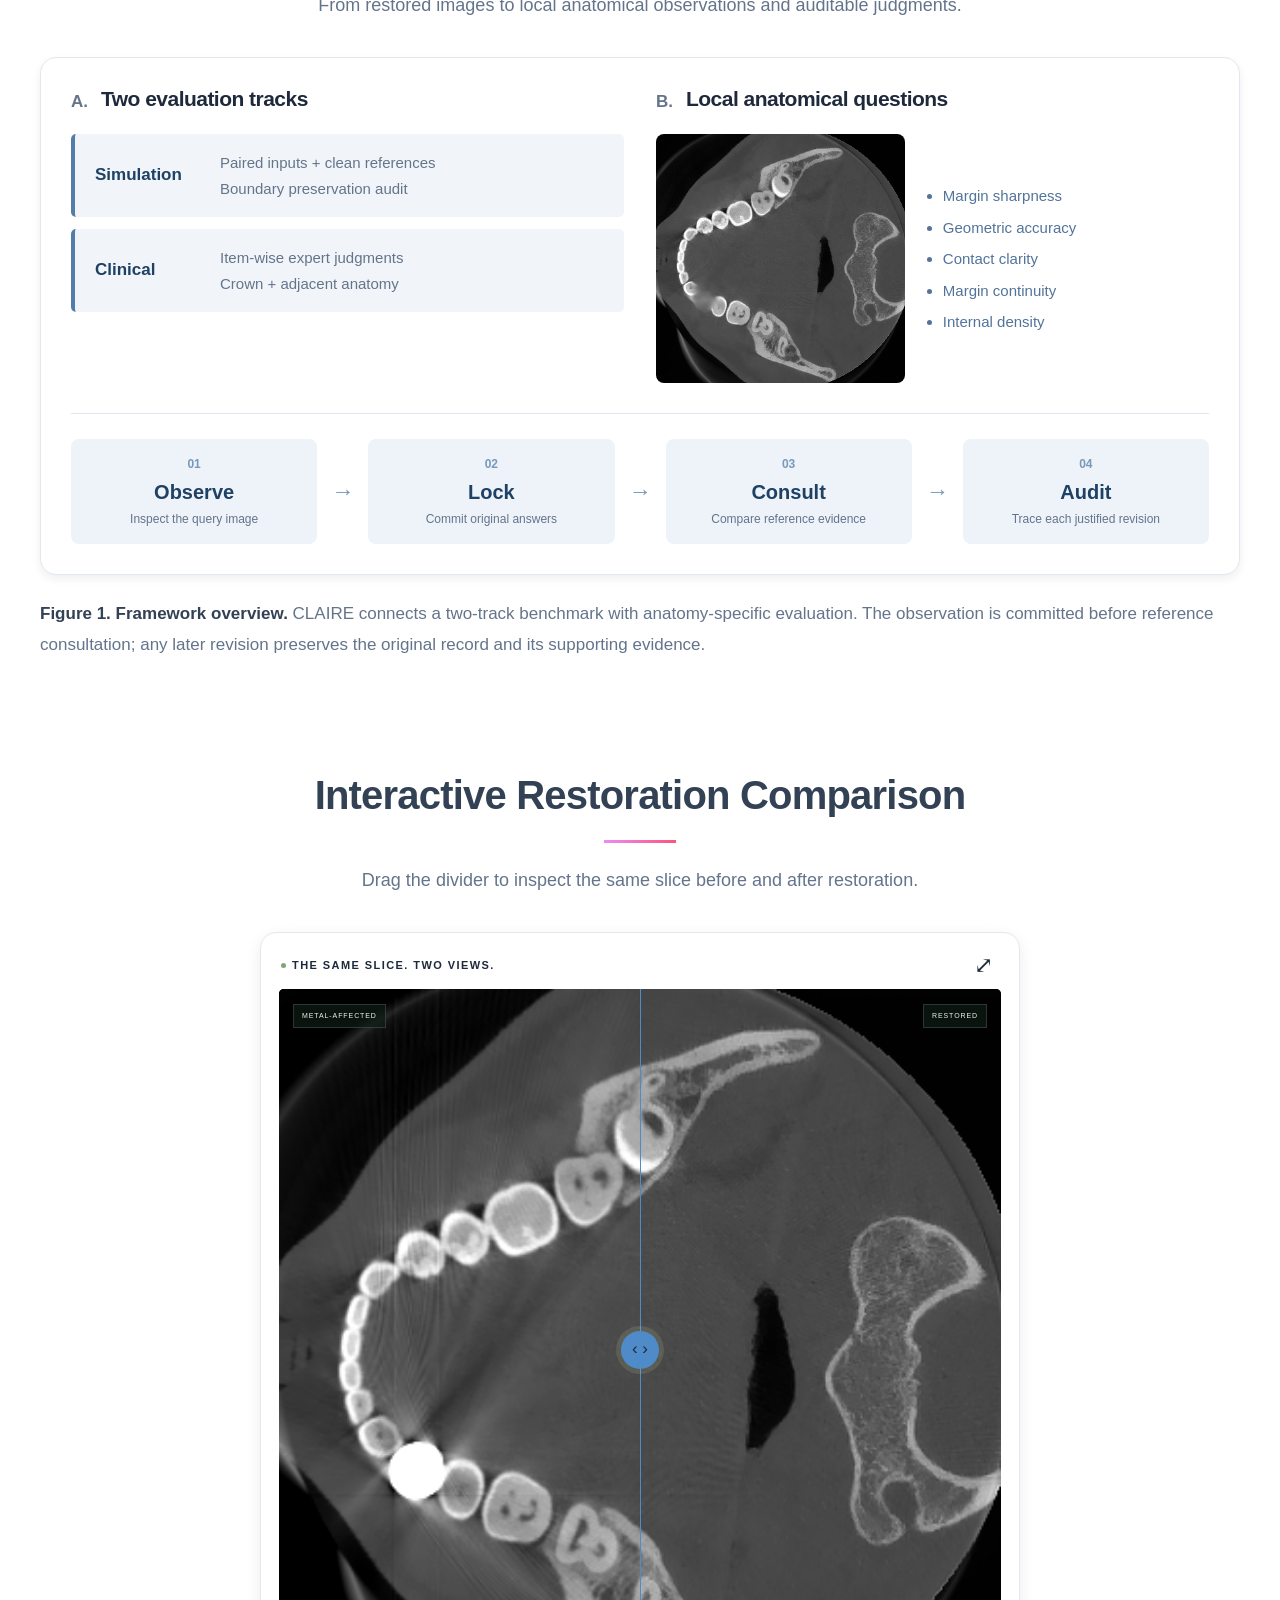
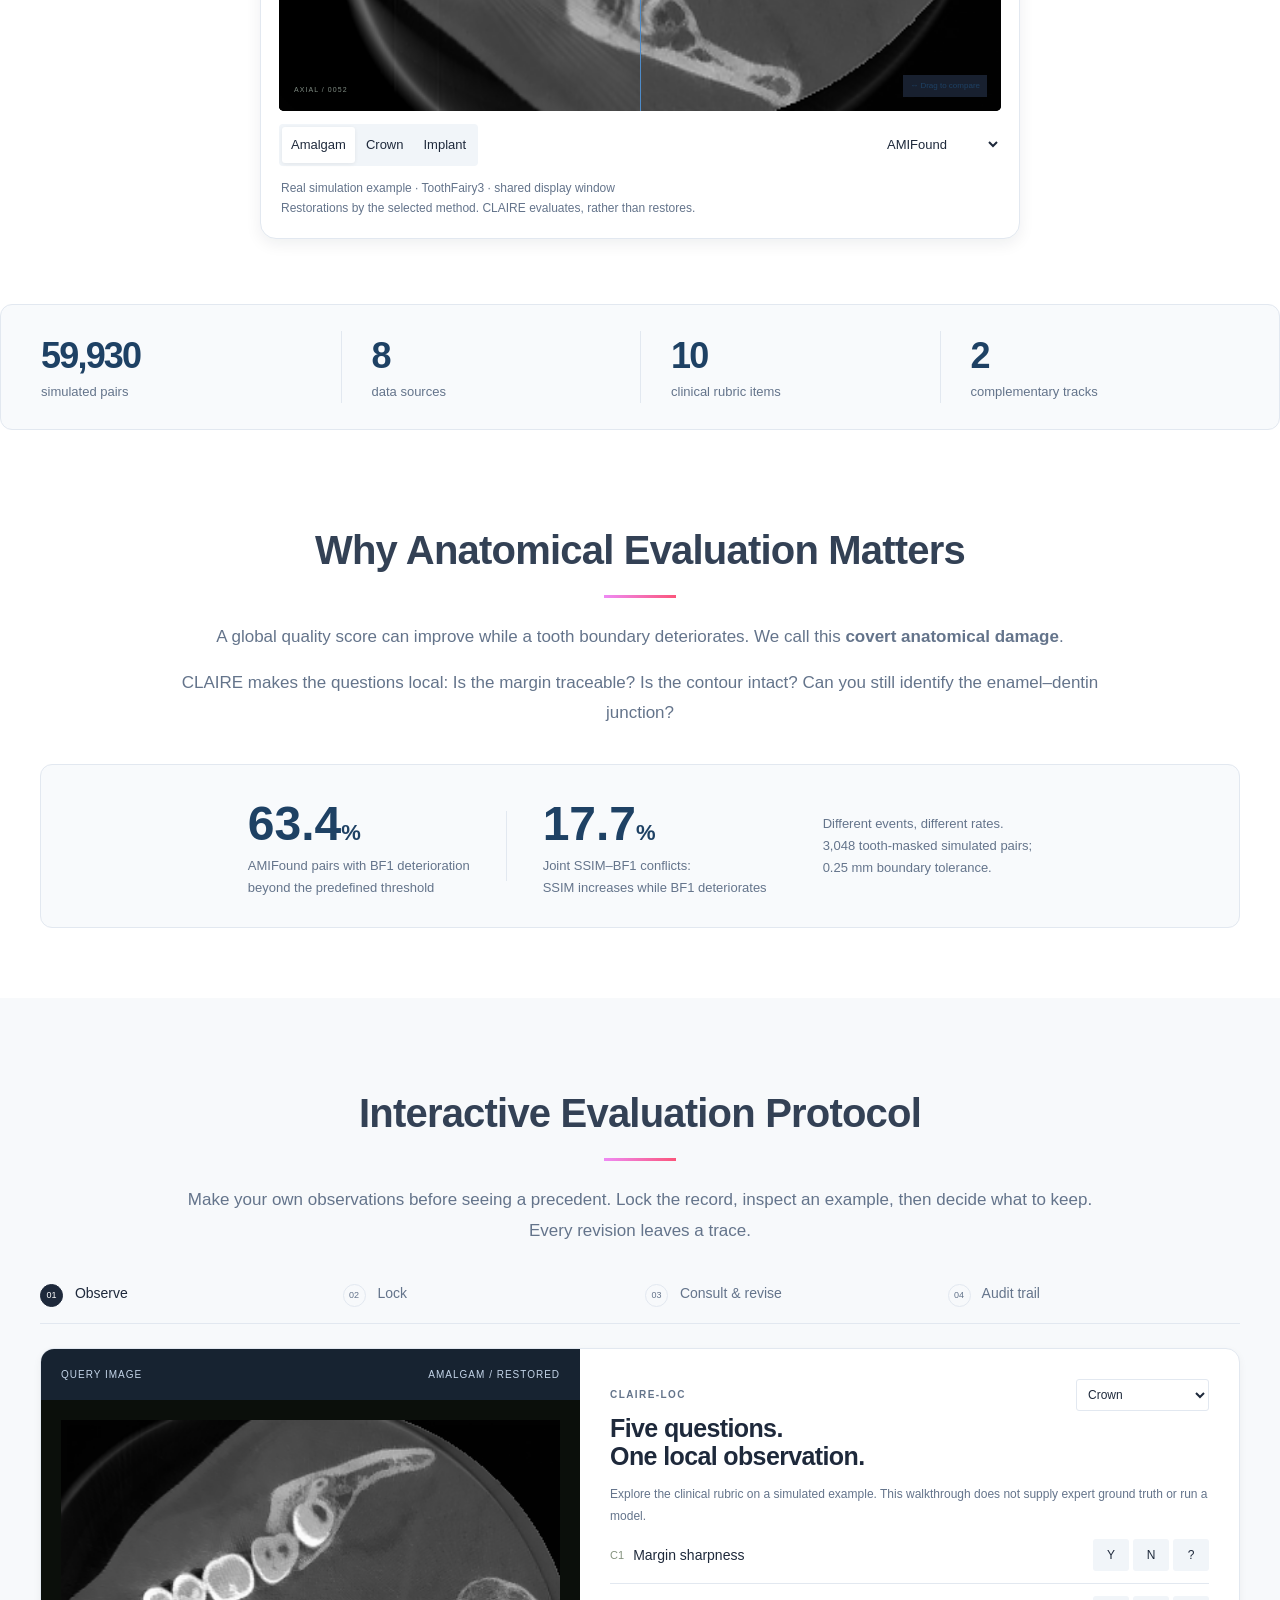
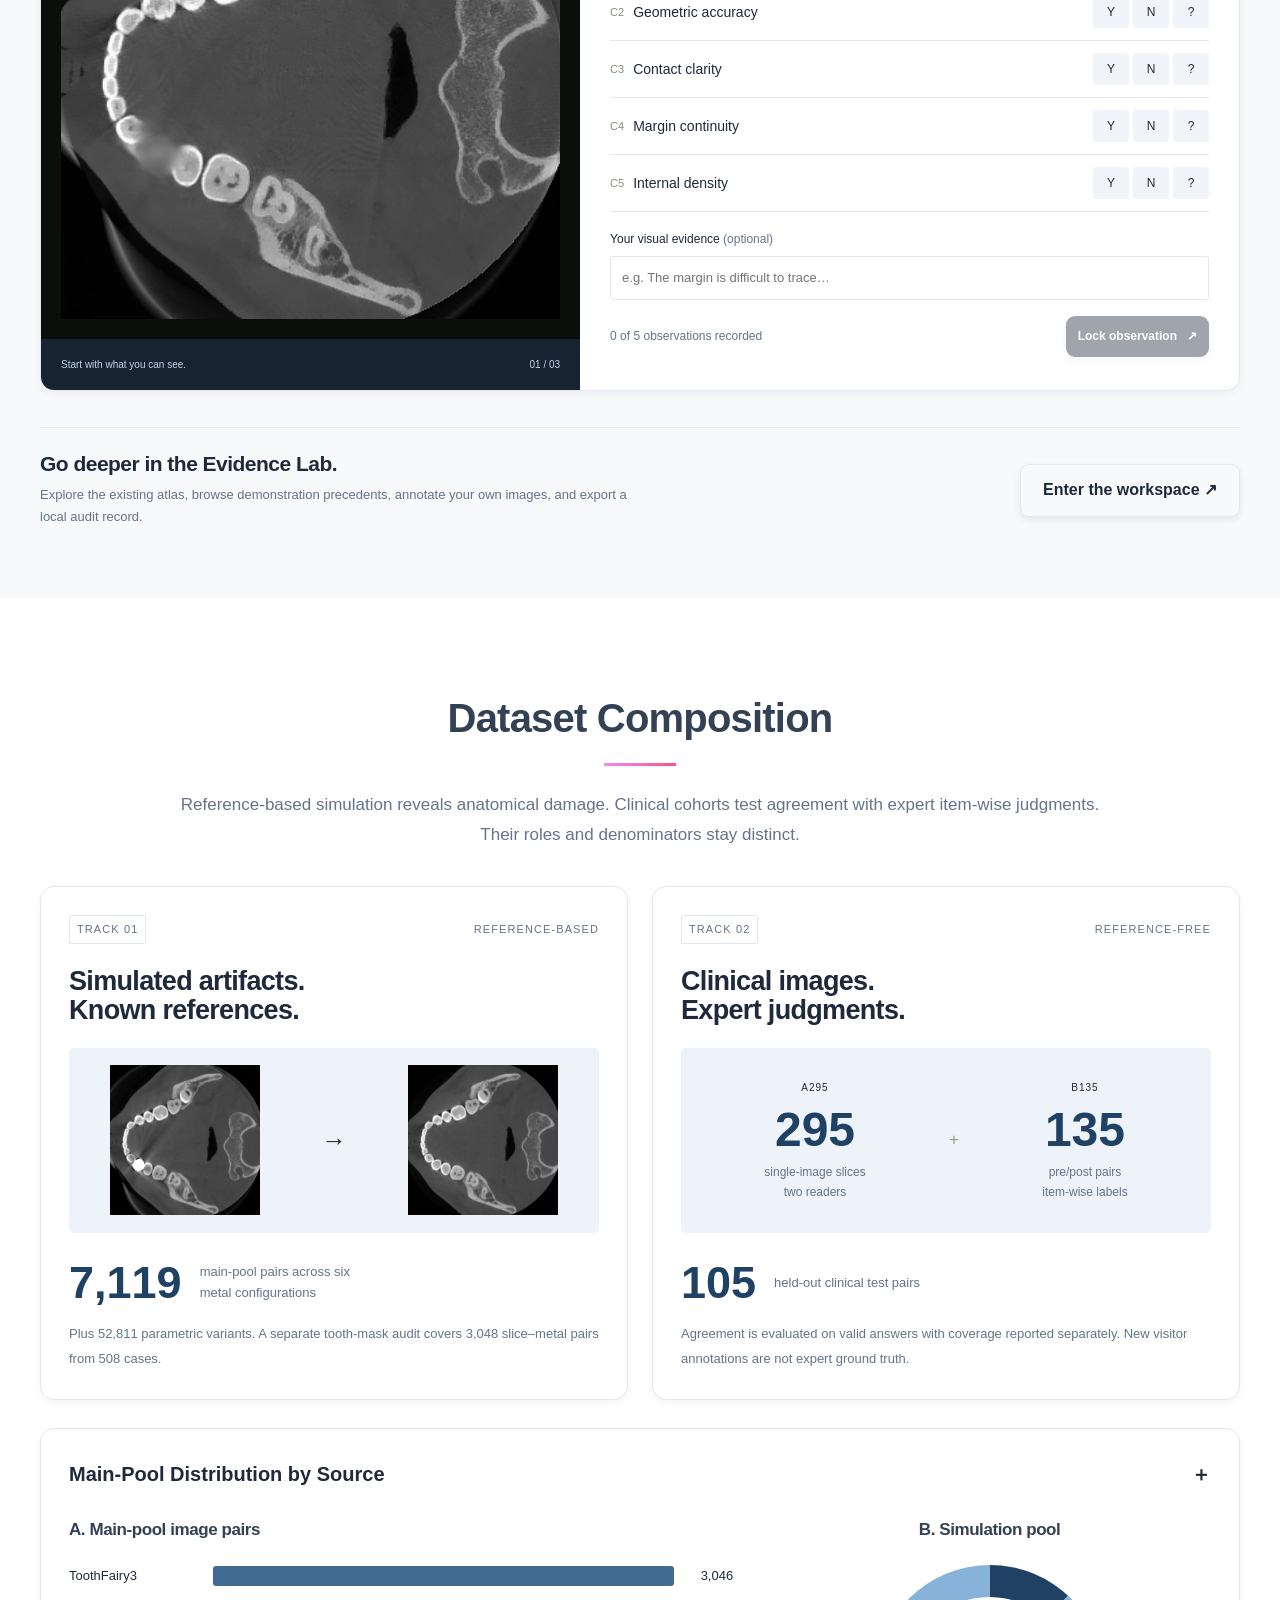
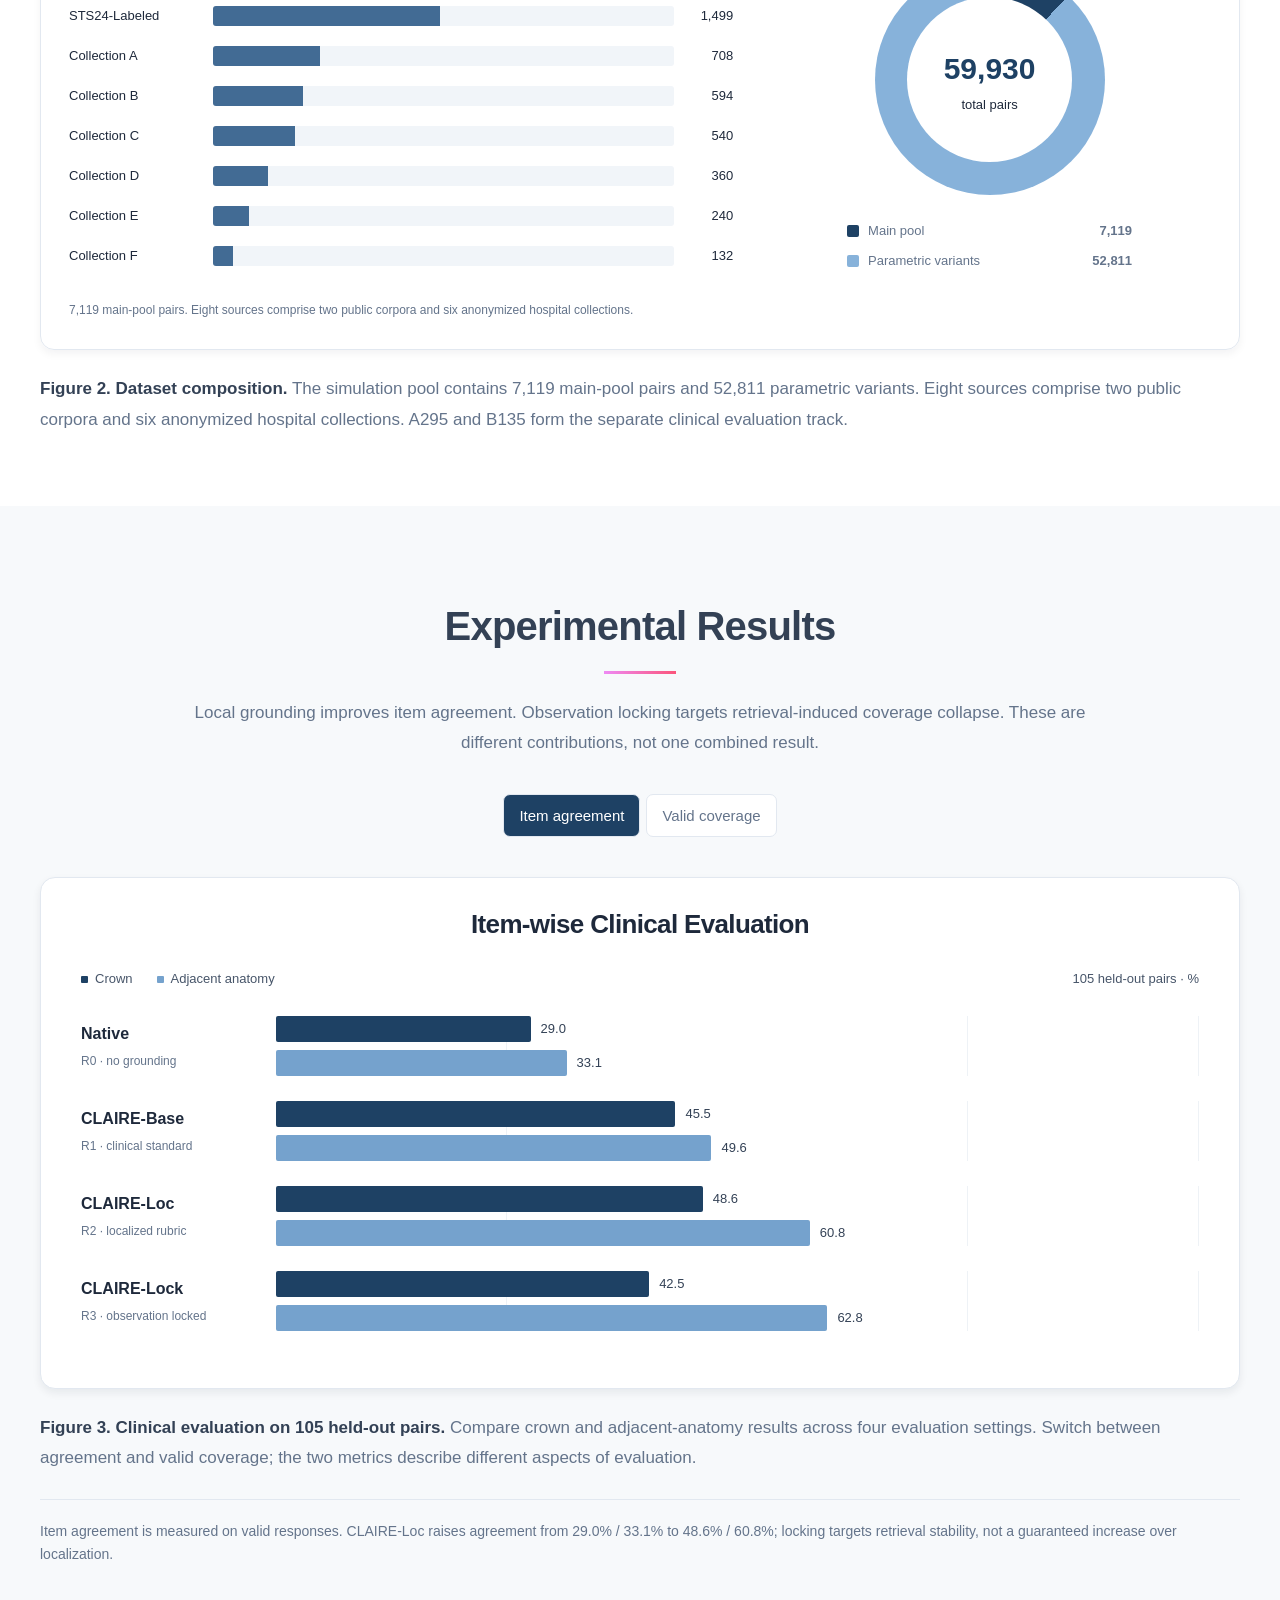
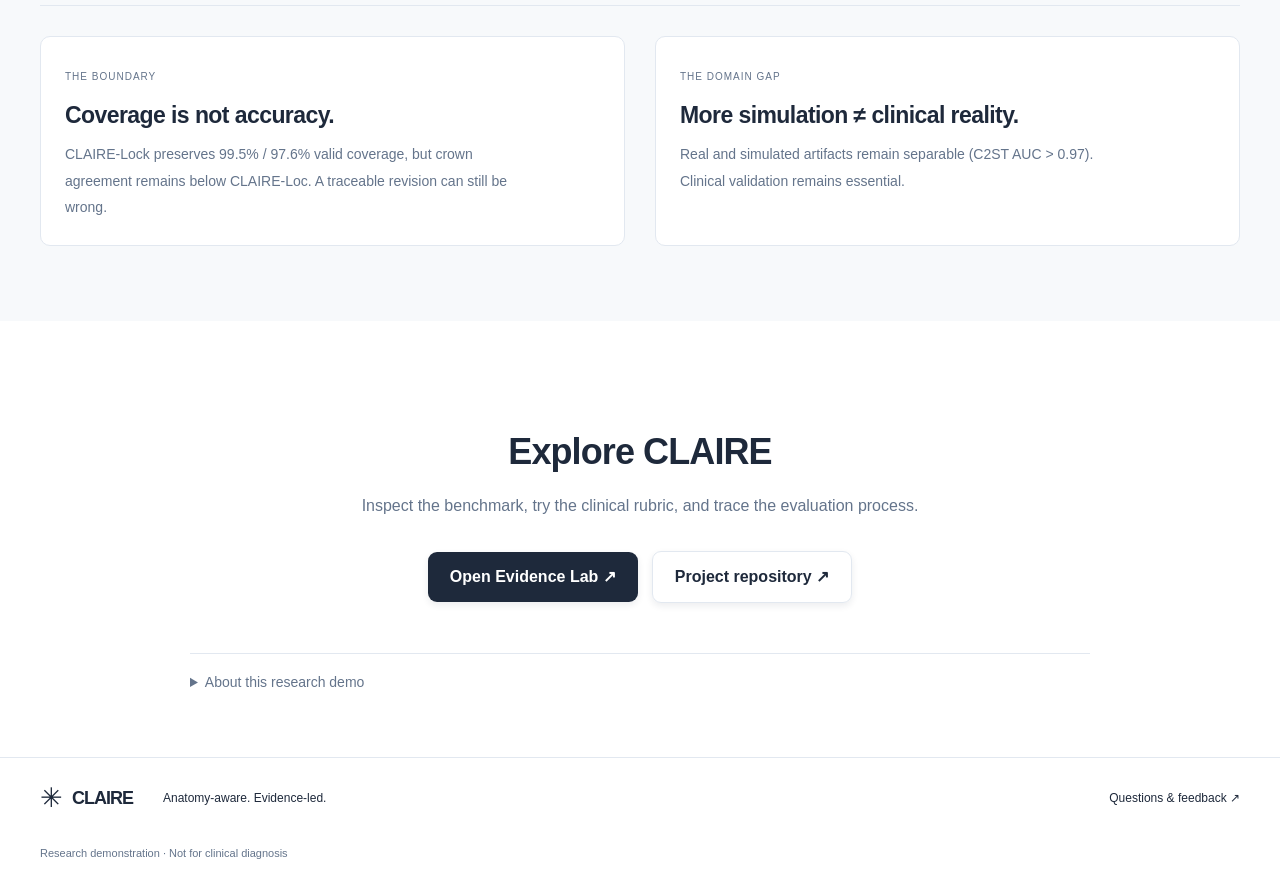
==== commit 507eca42: "Balance anatomy gallery across three datasets and correct superior orientation" ====
--- a/index.html
+++ b/index.html
@@ -18,18 +18,18 @@
 
 <section class="anatomy-section wrap" id="anatomy">
 <h2 class="section-title">Anatomy, in three dimensions</h2>
-<p class="section-lead">Explore real reference segmentations. Twelve cases, three acquisition subsets, one shared anatomical color system.</p>
-<div class="anatomy-stats"><span><b>12</b> public cases</span><span><b>3</b> acquisition subsets</span><span><b>GT</b> derived surfaces</span></div>
+<p class="section-lead">Explore real reference segmentations. Four cases per dataset, three complementary annotation sets, one shared anatomical color system.</p>
+<div class="anatomy-stats"><span><b>12</b> public cases</span><span><b>3</b> datasets</span><span><b>GT</b> derived surfaces</span></div>
 <div class="anatomy-viewer-card">
-<div class="anatomy-toolbar"><div><span class="anatomy-kicker">INTERACTIVE REFERENCE ANATOMY</span><h3 id="anatomy-title">ToothFairy3</h3></div><label>Case <select id="anatomy-select" aria-label="Select 3D anatomy case"></select></label></div>
-<div class="anatomy-workspace"><div id="anatomy-canvas" tabindex="0" aria-label="Interactive three dimensional segmentation. Drag to rotate, scroll to zoom, right drag to pan. Use view buttons for keyboard controls."><div id="anatomy-status" role="status">Loading reference anatomy…</div><span class="anatomy-watermark">CLAIRE / REFERENCE ATLAS</span></div><aside class="anatomy-sidebar"><h4>Anatomical layers</h4><div id="anatomy-layers"></div><label class="opacity-control">Jaw opacity <input id="jaw-opacity" type="range" min="0" max="100" value="22"></label><p>Individual teeth are color-coded by label. Turn off jaws to inspect roots and canals.</p><div class="anatomy-views"><button data-view="front">Front</button><button data-view="side">Side</button><button data-view="top">Top</button><button data-view="reset">Reset</button></div><button id="anatomy-spin" aria-pressed="false">Auto-rotate</button><a id="anatomy-download" class="mesh-download" download>Download 3D file ↓</a><span class="mesh-license">CC BY-NC-SA 4.0</span></aside></div>
+<div class="anatomy-toolbar"><div><span class="anatomy-kicker">INTERACTIVE REFERENCE ANATOMY</span><h3 id="anatomy-title">Reference anatomy</h3></div><label>Case <select id="anatomy-select" aria-label="Select 3D anatomy case"></select></label></div>
+<div class="anatomy-workspace"><div id="anatomy-canvas" tabindex="0" aria-label="Interactive three dimensional segmentation. Drag to rotate, scroll to zoom, right drag to pan. Use view buttons for keyboard controls."><div id="anatomy-status" role="status">Loading reference anatomy…</div><span class="anatomy-watermark">CLAIRE / REFERENCE ATLAS · SUPERIOR ↑</span></div><aside class="anatomy-sidebar"><h4>Anatomical layers</h4><div id="anatomy-layers"></div><label class="opacity-control">Jaw opacity <input id="jaw-opacity" type="range" min="0" max="100" value="22"></label><label class="opacity-control">Tooth opacity <input id="teeth-opacity" type="range" min="0" max="100" value="100"></label><p>Colors follow the source annotations. Lower tooth opacity to inspect internal pulp and canals; enable sinus or airway layers where available.</p><div class="anatomy-views"><button data-view="front">Front</button><button data-view="side">Side</button><button data-view="top">Top</button><button data-view="reset">Reset</button></div><button id="anatomy-spin" aria-pressed="false">Auto-rotate</button><a id="anatomy-download" class="mesh-download" download>Download 3D file ↓</a><span class="mesh-license">CC BY-NC-SA 4.0</span></aside></div>
 <p class="viewer-instructions">Drag to rotate · Scroll / pinch to zoom · Right-drag / two-finger drag to pan. Use the view buttons for fixed perspectives.</p>
 </div>
 <div class="gallery-heading"><div><h3>A rotating atlas of reference anatomy</h3><p>Select a case below to explore its complete 3D surface above.</p></div><button id="atlas-motion" aria-pressed="false">Play previews</button></div>
-<div class="anatomy-filters" role="group" aria-label="Filter acquisition subset"><button data-subset="all" class="active" aria-pressed="true">All cases</button><button data-subset="A" aria-pressed="false">Subset A</button><button data-subset="B" aria-pressed="false">Subset B · wider field of view</button><button data-subset="C" aria-pressed="false">Subset C · different scanner</button></div>
+<div class="anatomy-filters" role="group" aria-label="Filter dataset"><button data-subset="all" class="active" aria-pressed="true">All cases</button><button data-subset="ToothFairy3" aria-pressed="false">ToothFairy3 · 4</button><button data-subset="STS24" aria-pressed="false">STS24 · 4</button><button data-subset="STS25" aria-pressed="false">STS25 · 4</button></div>
 <div id="anatomy-gallery" class="anatomy-gallery"></div>
-<p class="figure-caption"><strong>Reference segmentation gallery.</strong> Surfaces are derived from public ToothFairy3 annotation volumes, not CLAIRE predictions. A/B/C identify the source dataset’s acquisition subsets, not the eight centers in CLAIRE-Bench. The first four filename-sorted cases from each subset are shown; anatomical coverage varies with the original field of view.</p>
-<details class="anatomy-provenance"><summary>Data source, surface processing & attribution</summary><p>Colors identify annotated structures. Surface extraction uses 2-voxel sampling, light Gaussian smoothing and marching cubes; these display meshes are not intended for quantitative measurement. No patient images or private hospital annotations are included in this gallery.</p><p>Source: <a href="https://ditto.ing.unimore.it/toothfairy3/" target="_blank" rel="noopener">ToothFairy3 dataset</a> · <a href="https://toothfairy3.grand-challenge.org/dataset/" target="_blank" rel="noopener">Challenge and license</a> · <a href="anatomy/ATTRIBUTION.txt">Full attribution and processing</a>. Derived surfaces and preview images: CC BY-NC-SA 4.0.</p><p>Bolelli et al., <em>Multi-structure segmentation in CBCT volumes: The ToothFairy2 challenge</em>, Medical Image Analysis; Bolelli et al., <em>Segmenting Maxillofacial Structures in CBCT Volumes</em>, CVPR 2025; Lumetti et al., <em>Enhancing Patch-Based Learning for the Segmentation of the Mandibular Canal</em>, IEEE Access 2024.</p></details>
+<p class="figure-caption"><strong>Reference segmentation gallery.</strong> Four ToothFairy3 cases show multi-structure anatomy; four STS24 cases show FDI tooth instances; four STS25 (STSR 2025 Task 1) cases show tooth and pulp/root-canal classes. These surfaces derive from reference masks, not CLAIRE predictions. Visible structures and labeling granularity vary by dataset. Upper/lower orientation is checked against tooth labels.</p>
+<details class="anatomy-provenance"><summary>Data sources, orientation & attribution</summary><p>ToothFairy3 cases F_001–F_004, STS24 training cases 0001–0004 and STS25 training cases 0011–0014 are displayed. Maxillary sinuses, pharyngeal airway, jaws and nerve canals can be enabled in ToothFairy3. STS24 and STS25 share source cohorts; this gallery is not evidence of independent-center generalization.</p><p>Meshes use 2-voxel sampling, light Gaussian smoothing and marching cubes. ToothFairy3 display orientation is corrected using upper/lower FDI labels; the correct STS24/25 vertical orientation is retained. These display derivatives are not intended for quantitative measurement.</p><p>Sources: <a href="https://ditto.ing.unimore.it/toothfairy3/" target="_blank" rel="noopener">ToothFairy3</a> · <a href="https://github.com/ricoleehduu/STS-Challenge-2024" target="_blank" rel="noopener">STS24</a> · <a href="https://github.com/ricoleehduu/STS-Challenge-2025" target="_blank" rel="noopener">STS25</a> · <a href="anatomy-v2/ATTRIBUTION.txt">Full attribution and processing</a>. ToothFairy3 derivatives: CC BY-NC-SA 4.0. STS24/25 retain their respective source terms.</p><p>Bolelli et al., <em>Multi-structure segmentation in CBCT volumes: The ToothFairy2 challenge</em>, Medical Image Analysis; Bolelli et al., <em>Segmenting Maxillofacial Structures in CBCT Volumes</em>, CVPR 2025; Lumetti et al., <em>Enhancing Patch-Based Learning for the Segmentation of the Mandibular Canal</em>, IEEE Access 2024; Wang et al., <em>MICCAI STSR 2025 Challenge</em>, arXiv:2512.02867.</p></details>
 </section>
 <section class="case-section wrap" aria-label="Visual overview"><figure class="case-figure"><div class="case-columns"><span>Metal-affected input</span><span>AMIFound</span><span>HorusEye</span><span>Clean reference</span></div><div class="case-mosaic"><div class="case-tile"><img src="assets/amalgam-before.webp" alt="Amalgam simulation, Input" loading="eager"><span>Amalgam · Input</span></div><div class="case-tile"><img src="assets/amalgam-amifound.webp" alt="Amalgam simulation, AMIFound" loading="eager"><span>Amalgam · AMIFound</span></div><div class="case-tile"><img src="assets/amalgam-horuseye.webp" alt="Amalgam simulation, HorusEye" loading="eager"><span>Amalgam · HorusEye</span></div><div class="case-tile"><img src="assets/amalgam-reference.webp" alt="Amalgam simulation, Reference" loading="eager"><span>Amalgam · Reference</span></div><div class="case-tile"><img src="assets/crown-before.webp" alt="Crown simulation, Input" loading="eager"><span>Crown · Input</span></div><div class="case-tile"><img src="assets/crown-amifound.webp" alt="Crown simulation, AMIFound" loading="eager"><span>Crown · AMIFound</span></div><div class="case-tile"><img src="assets/crown-horuseye.webp" alt="Crown simulation, HorusEye" loading="eager"><span>Crown · HorusEye</span></div><div class="case-tile"><img src="assets/crown-reference.webp" alt="Crown simulation, Reference" loading="eager"><span>Crown · Reference</span></div><div class="case-tile"><img src="assets/implant-before.webp" alt="Implant simulation, Input" loading="eager"><span>Implant · Input</span></div><div class="case-tile"><img src="assets/implant-amifound.webp" alt="Implant simulation, AMIFound" loading="eager"><span>Implant · AMIFound</span></div><div class="case-tile"><img src="assets/implant-horuseye.webp" alt="Implant simulation, HorusEye" loading="eager"><span>Implant · HorusEye</span></div><div class="case-tile"><img src="assets/implant-reference.webp" alt="Implant simulation, Reference" loading="eager"><span>Implant · Reference</span></div></div><figcaption><strong>A visual snapshot of CLAIRE.</strong> Three metal configurations on the same ToothFairy3 slice, shown with two restoration methods and the clean reference. All views share the same display window. CLAIRE evaluates restoration quality; it does not generate these restorations.</figcaption></figure></section>
 <section class="overview-section wrap" id="overview"><h2 class="section-title">CLAIRE Overview</h2><p class="section-lead">From restored images to local anatomical observations and auditable judgments.</p><figure class="overview-figure"><div class="overview-grid"><article><span class="panel-letter">A.</span><h3>Two evaluation tracks</h3><div class="overview-track"><strong>Simulation</strong><span>Paired inputs + clean references<br>Boundary preservation audit</span></div><div class="overview-track"><strong>Clinical</strong><span>Item-wise expert judgments<br>Crown + adjacent anatomy</span></div></article><article><span class="panel-letter">B.</span><h3>Local anatomical questions</h3><div class="anatomy-preview"><img src="assets/amalgam-amifound.webp" alt="Restored slice for local anatomical evaluation" loading="lazy"><ul><li>Margin sharpness</li><li>Geometric accuracy</li><li>Contact clarity</li><li>Margin continuity</li><li>Internal density</li></ul></div></article></div><div class="pipeline"><div><b>01</b><strong>Observe</strong><span>Inspect the query image</span></div><span class="flow-arrow">→</span><div><b>02</b><strong>Lock</strong><span>Commit original answers</span></div><span class="flow-arrow">→</span><div><b>03</b><strong>Consult</strong><span>Compare reference evidence</span></div><span class="flow-arrow">→</span><div><b>04</b><strong>Audit</strong><span>Trace each justified revision</span></div></div></figure><p class="figure-caption"><strong>Figure 1. Framework overview.</strong> CLAIRE connects a two-track benchmark with anatomy-specific evaluation. The observation is committed before reference consultation; any later revision preserves the original record and its supporting evidence.</p></section>
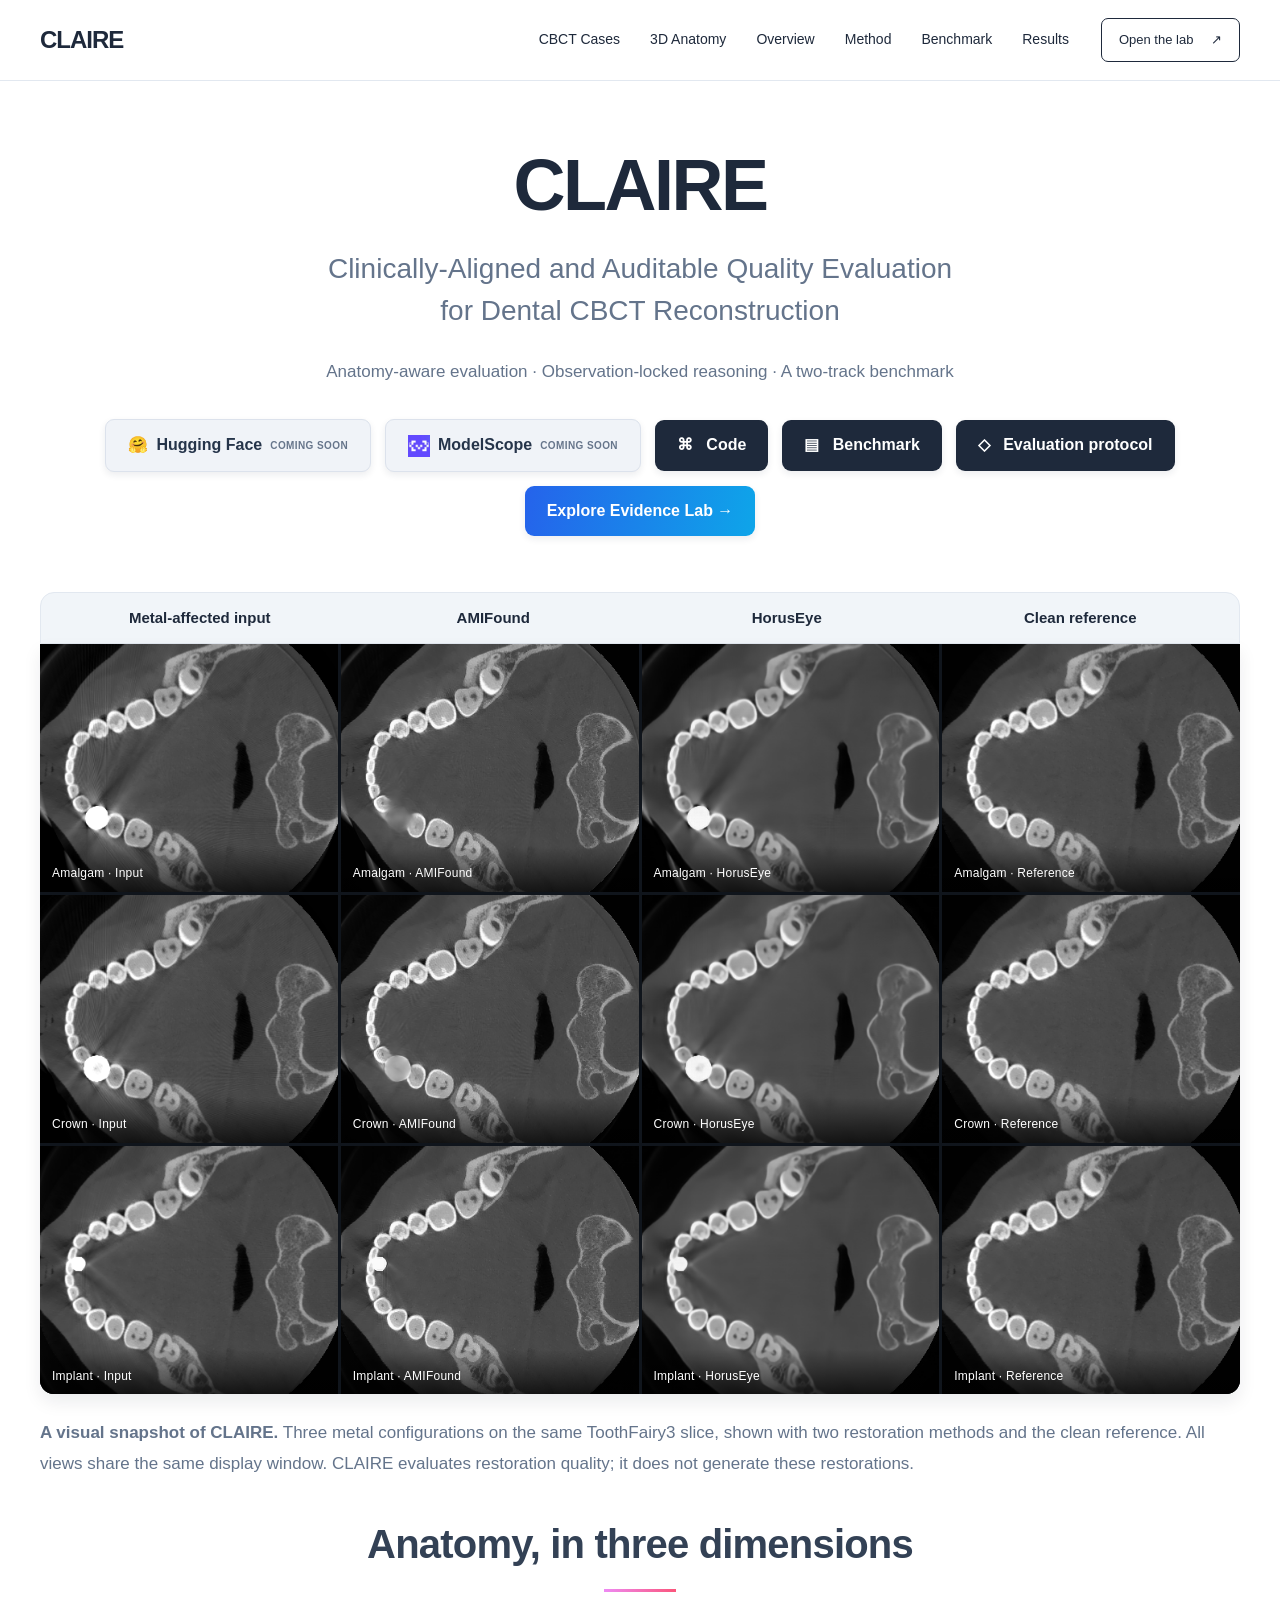
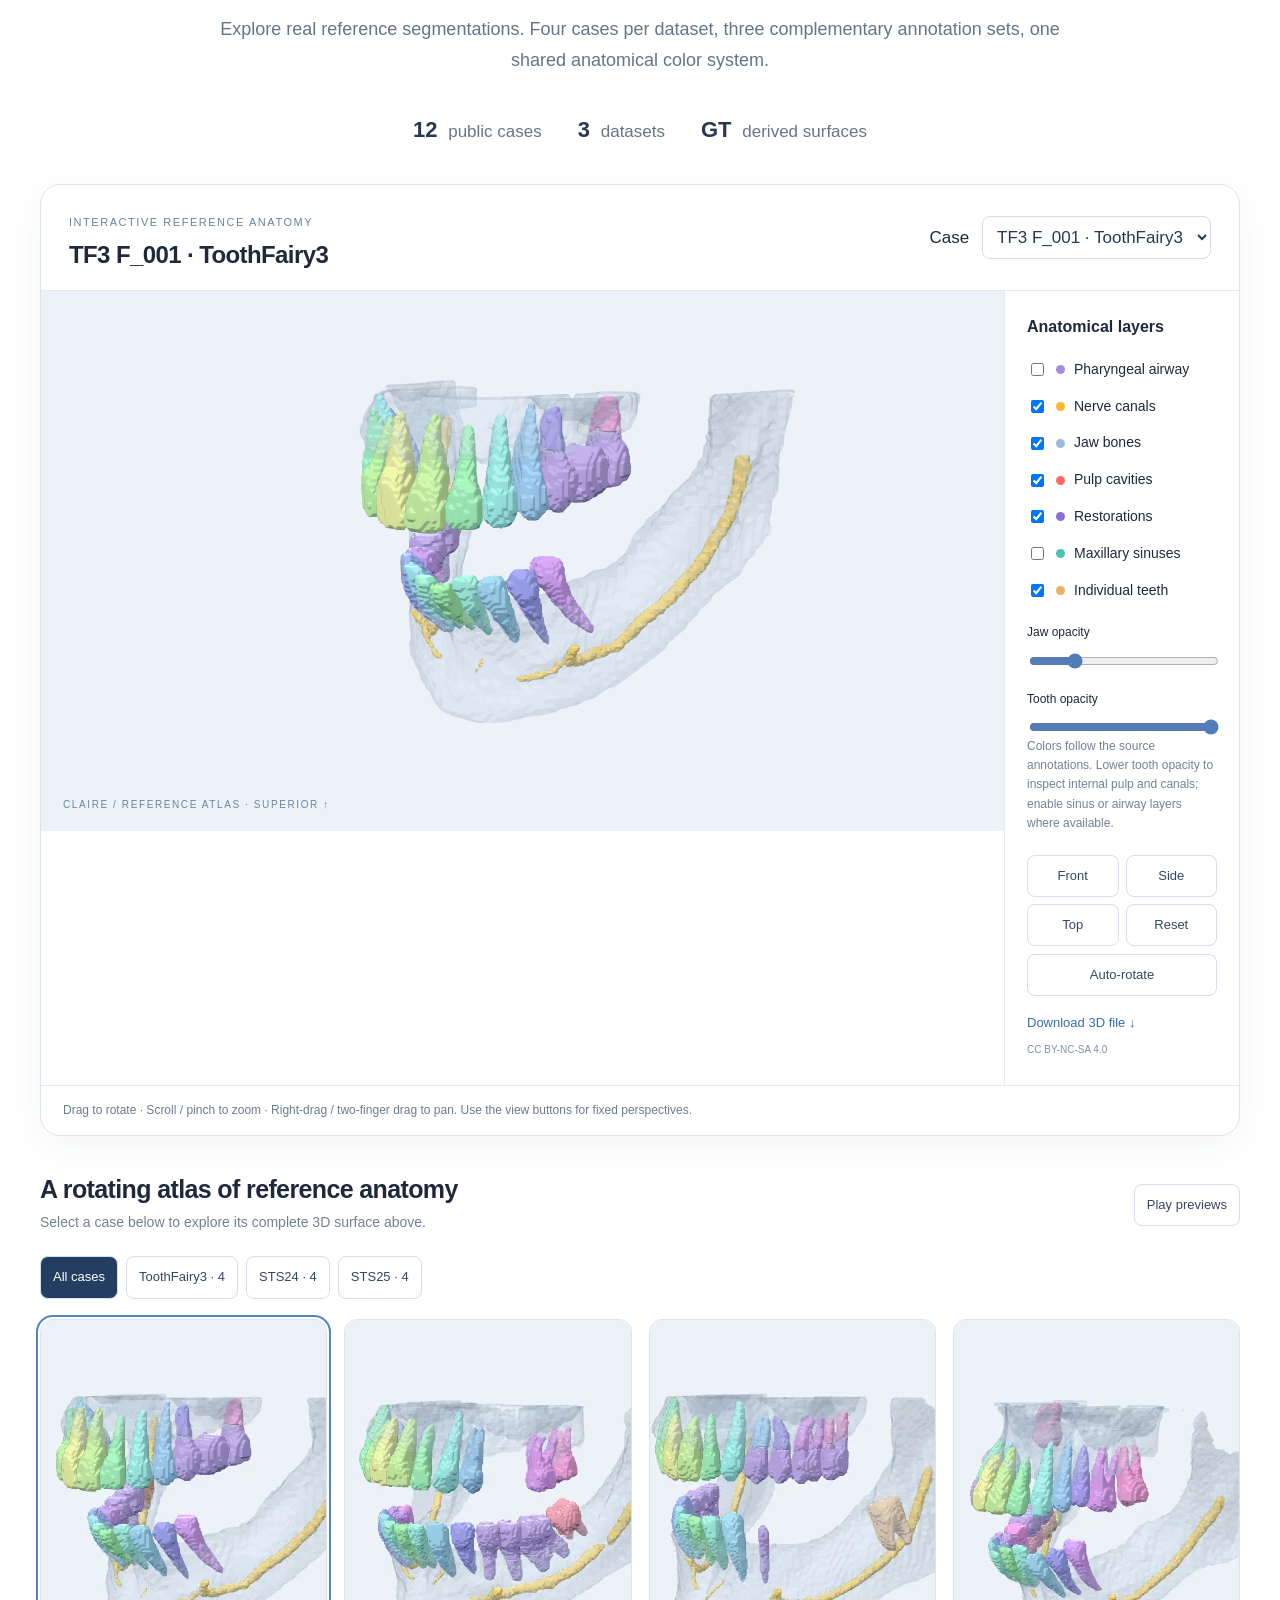
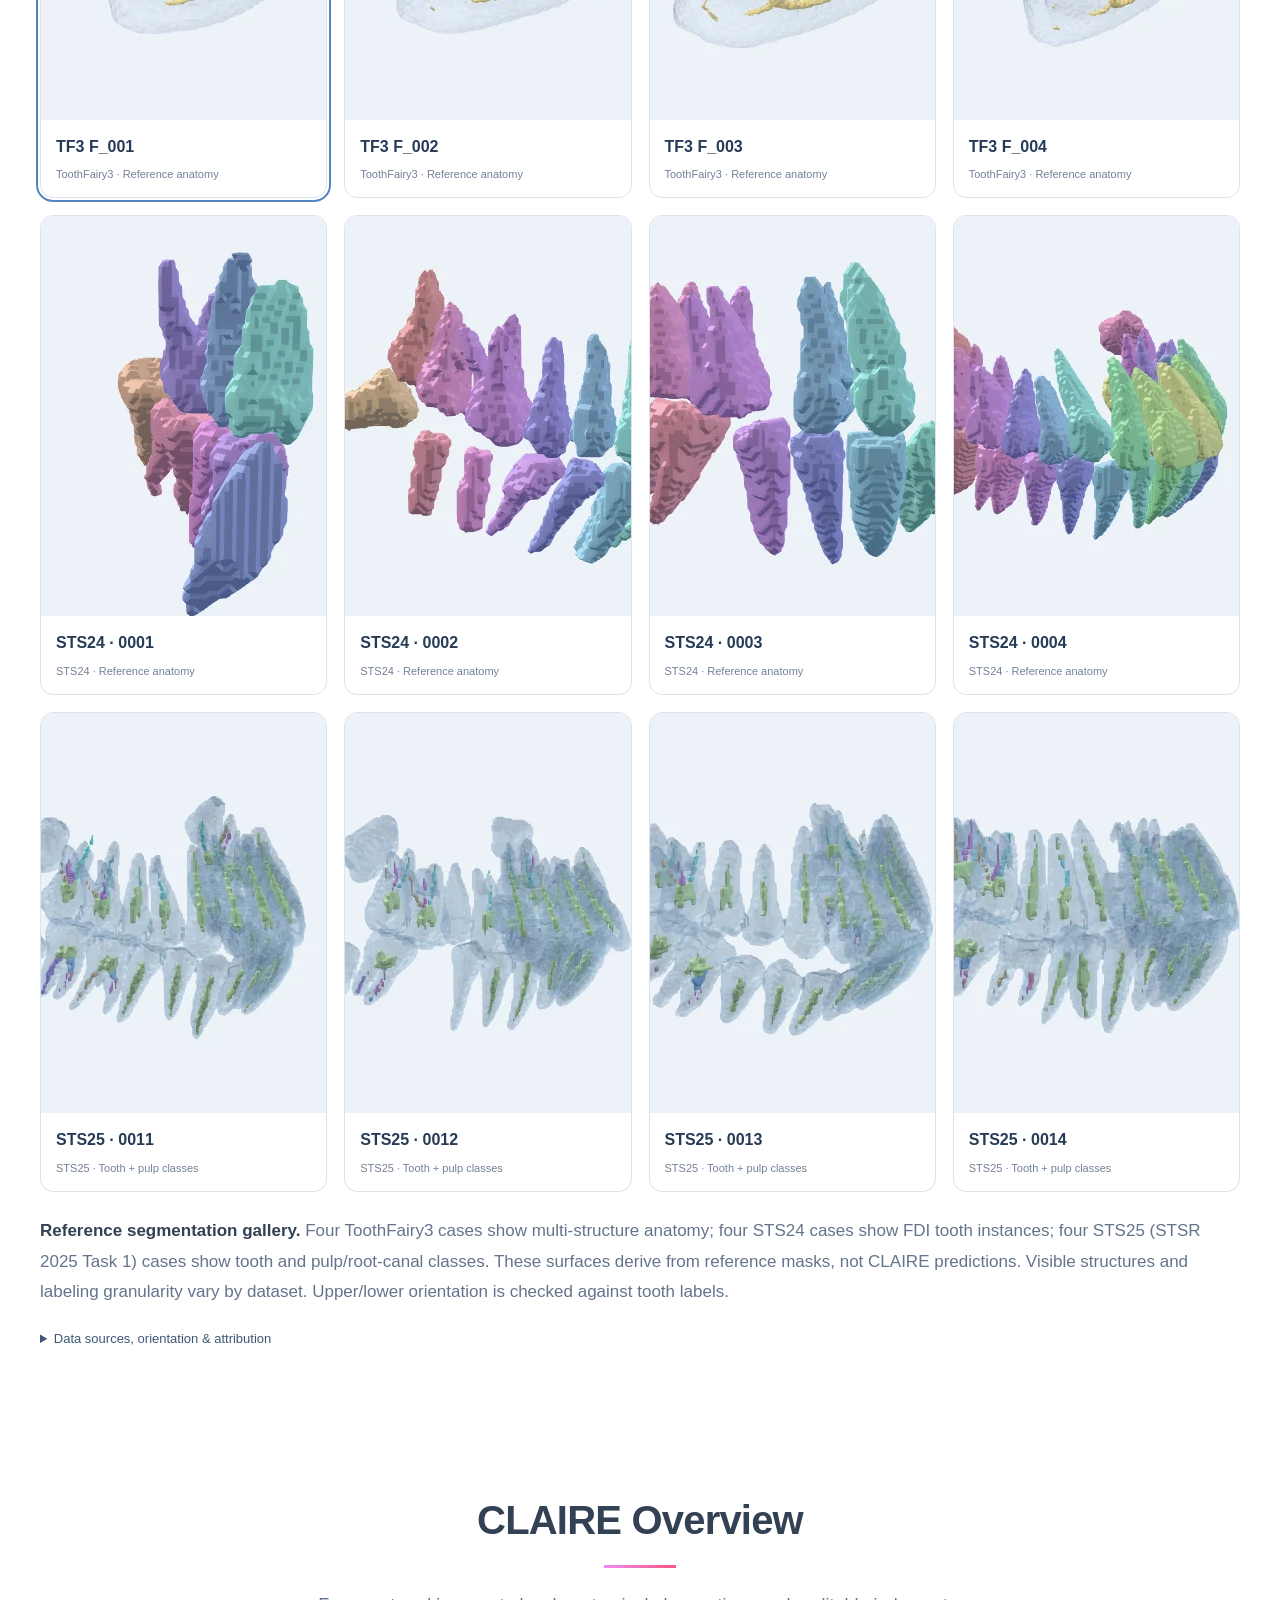
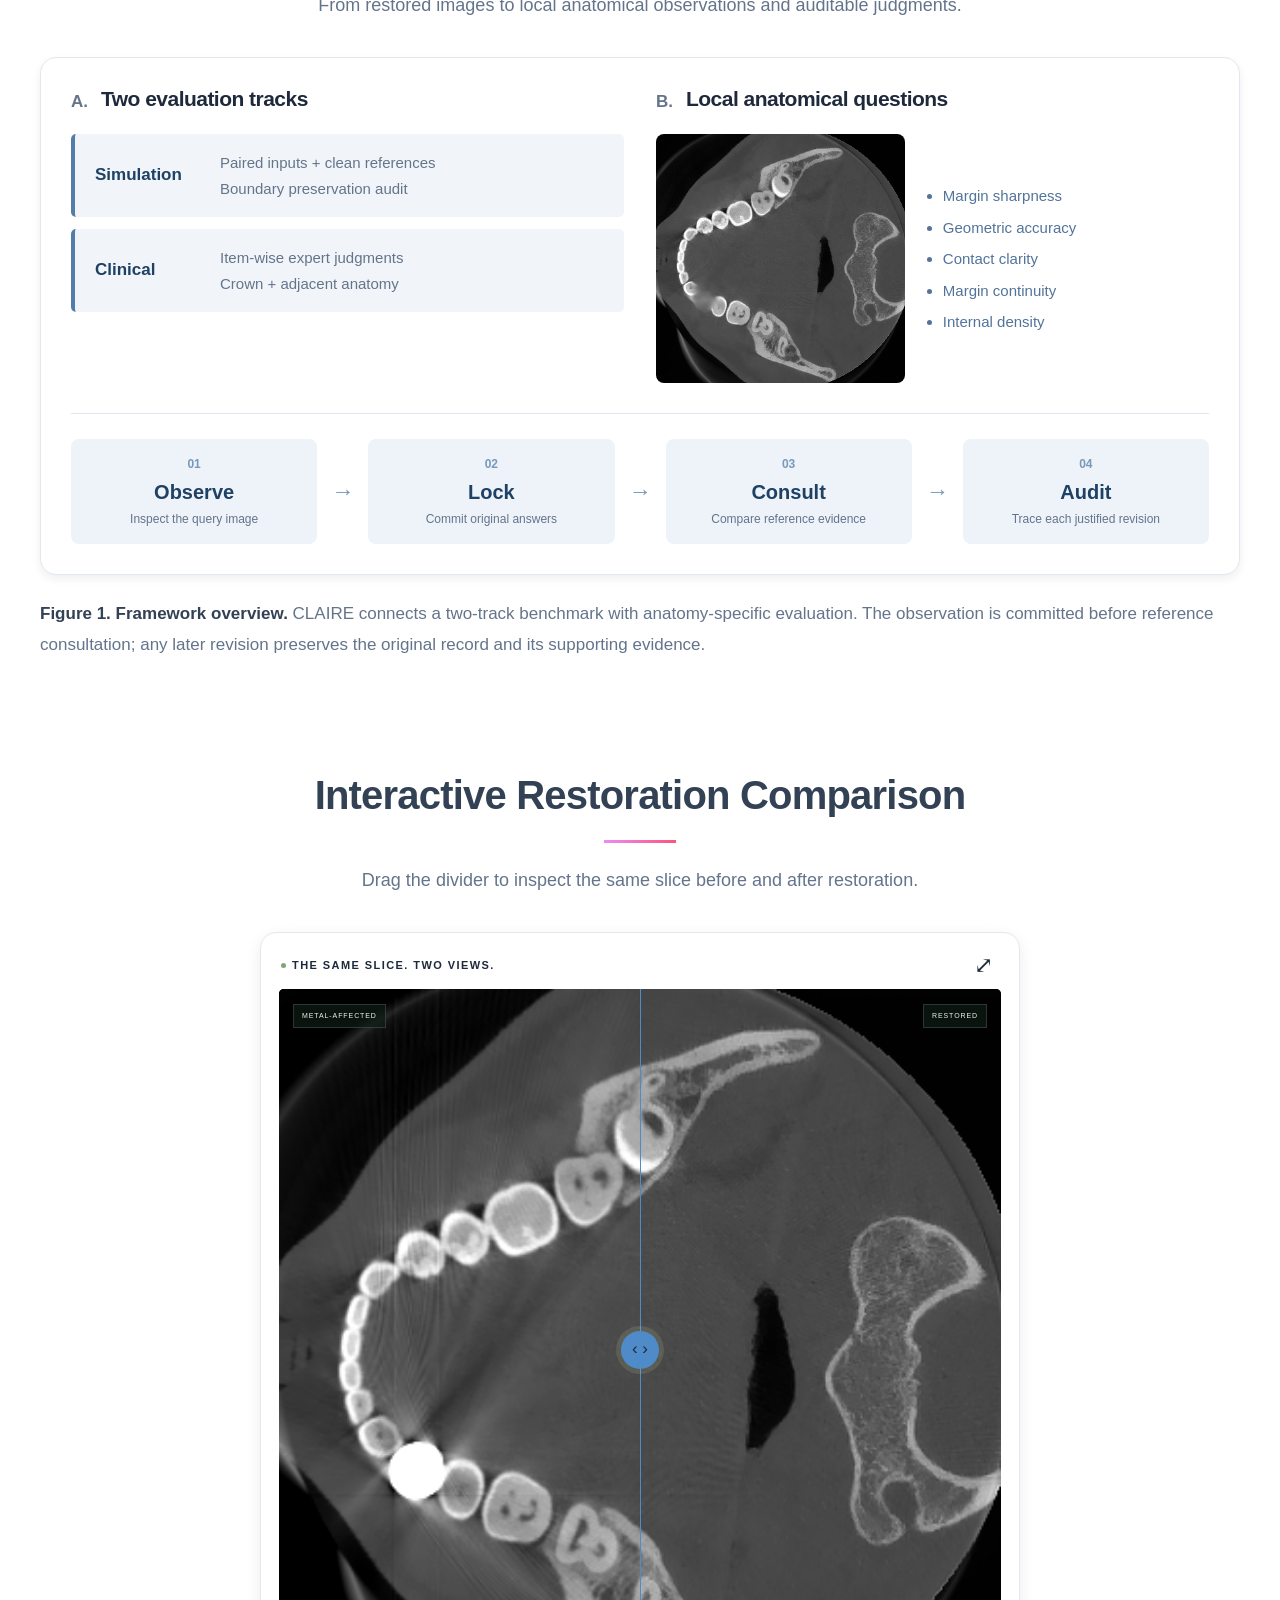
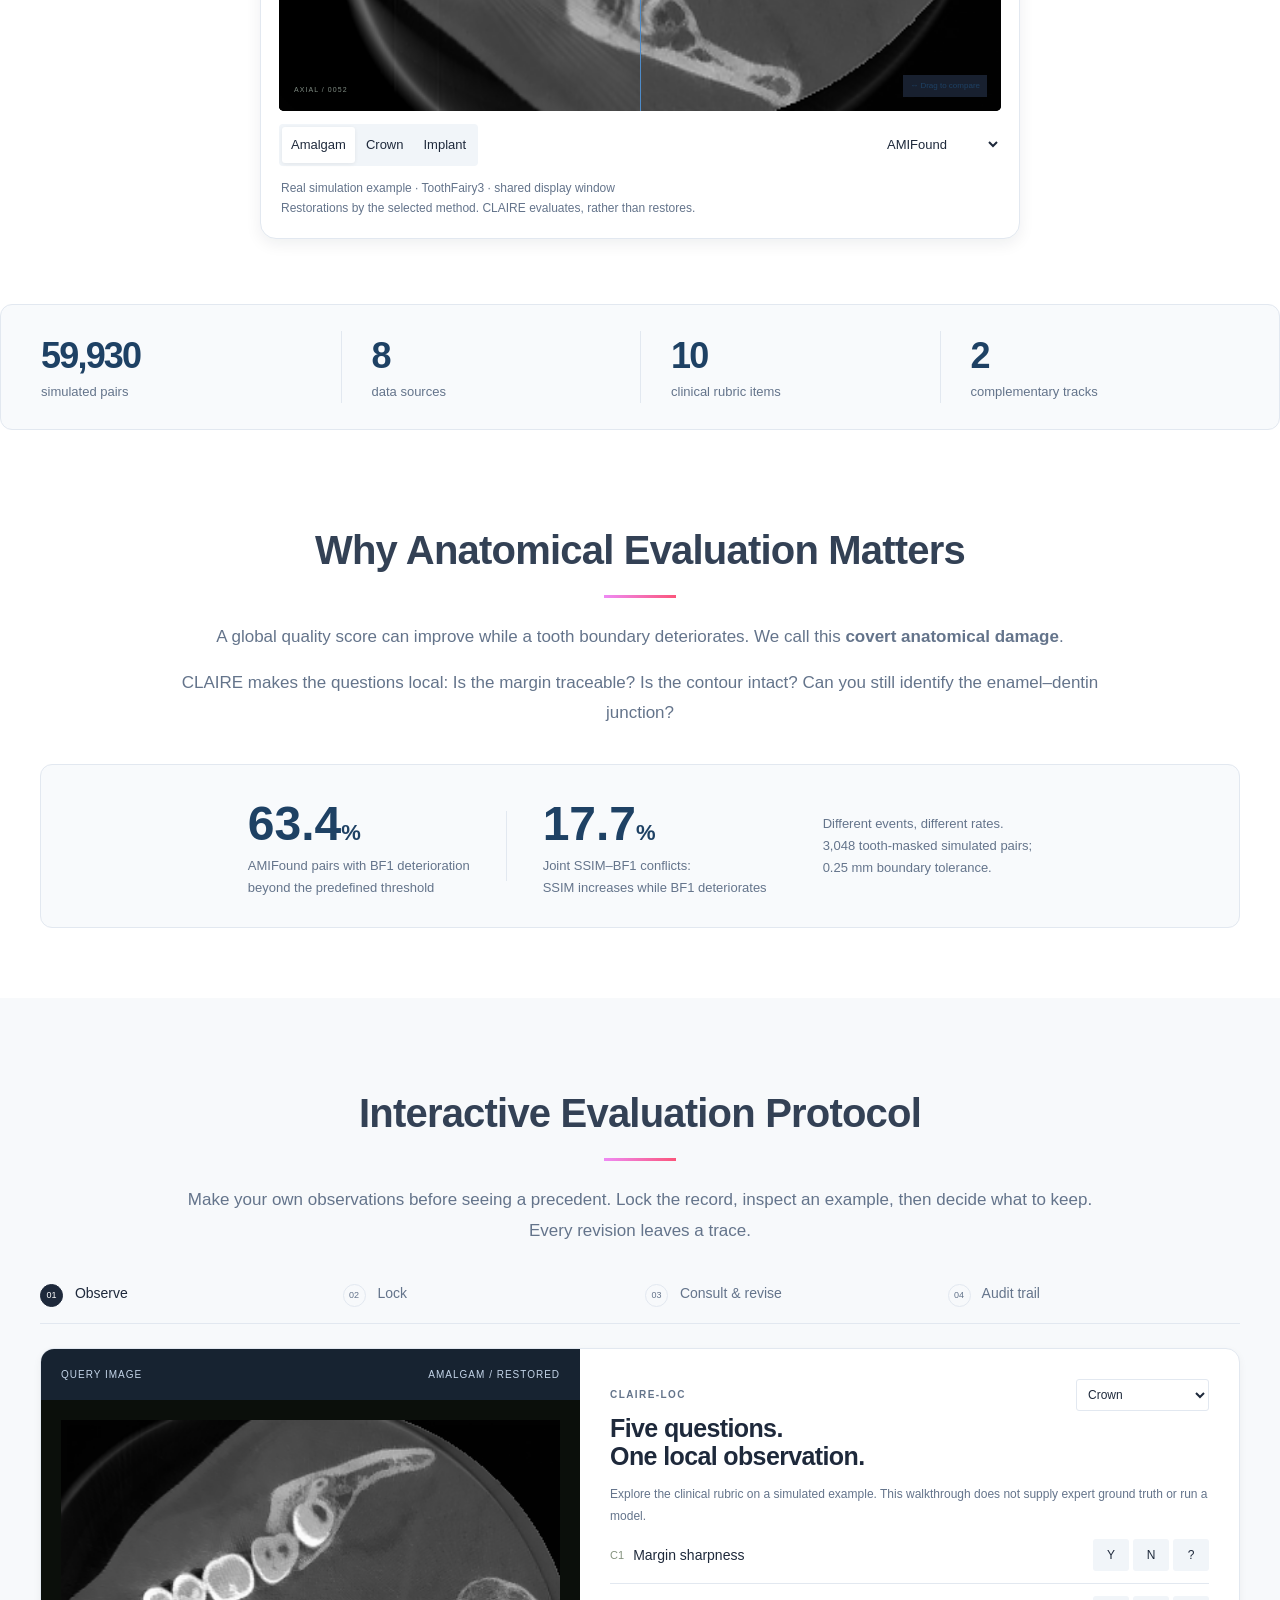
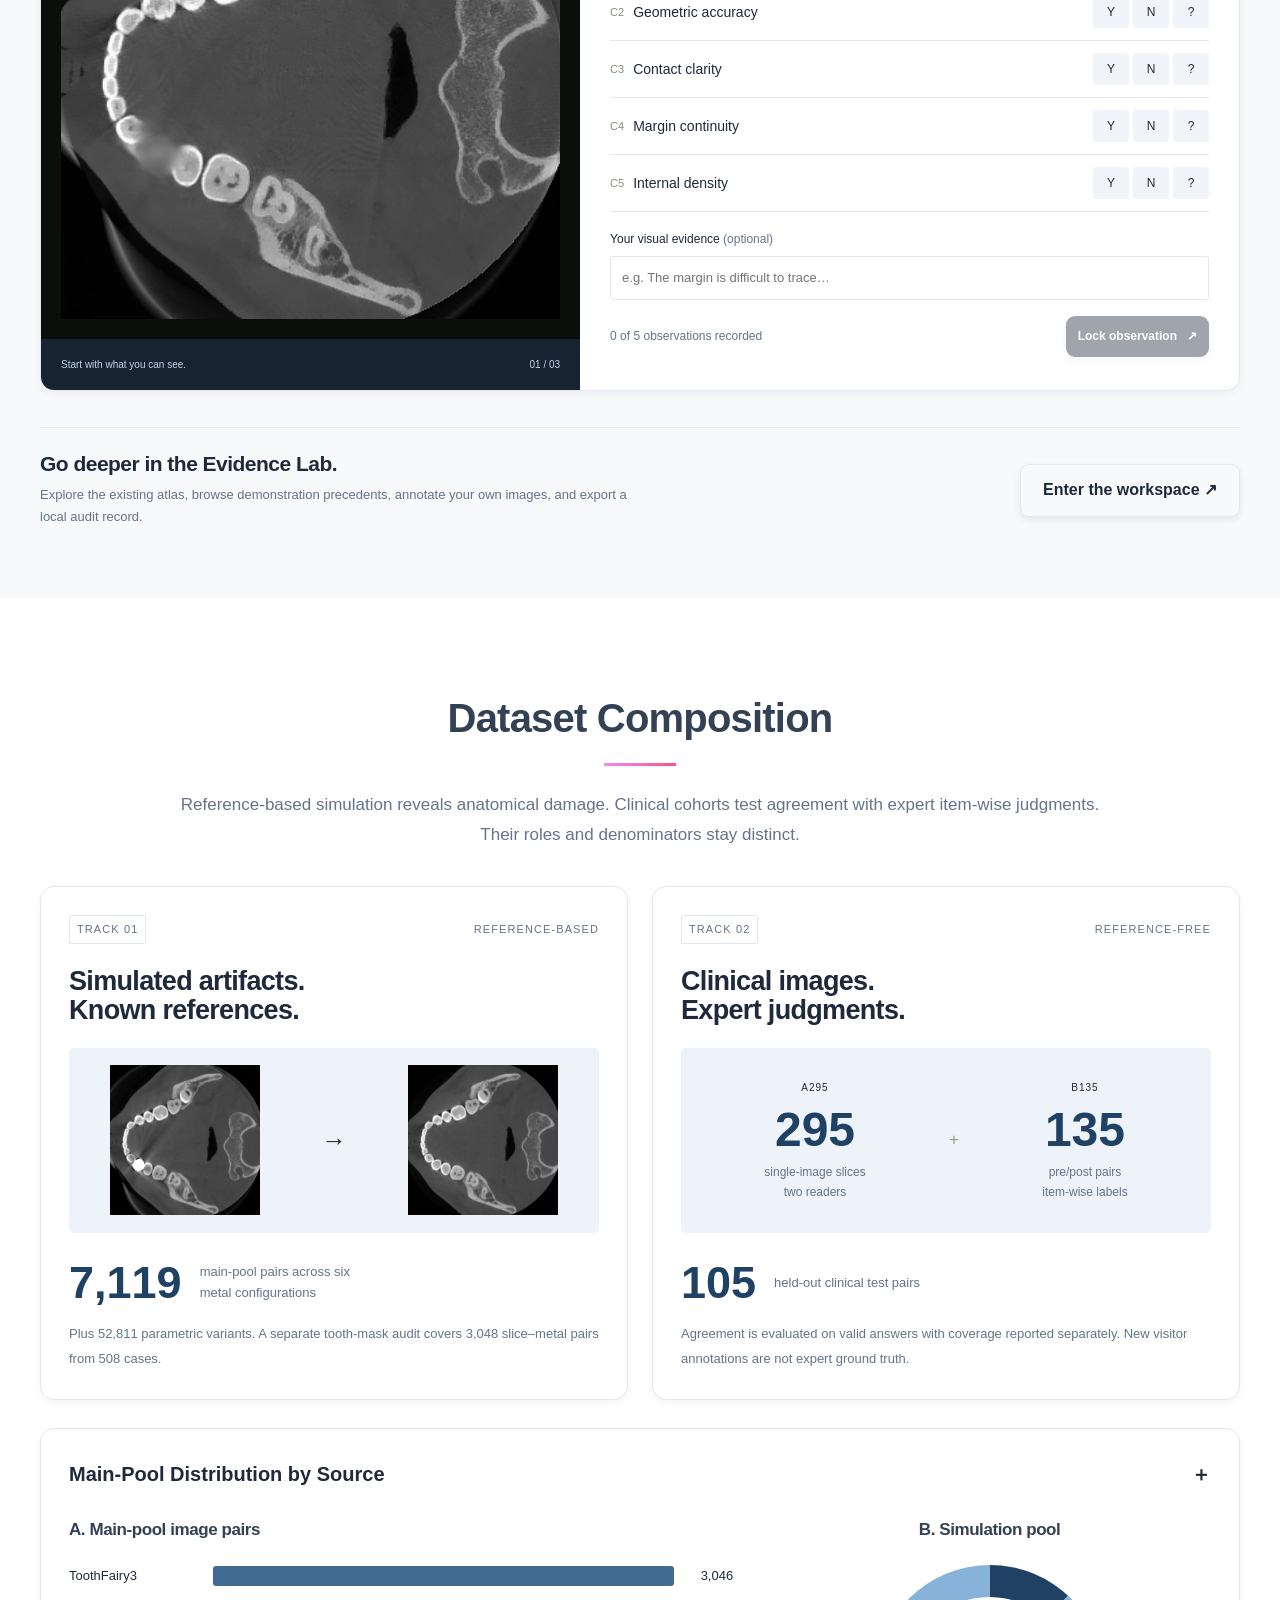
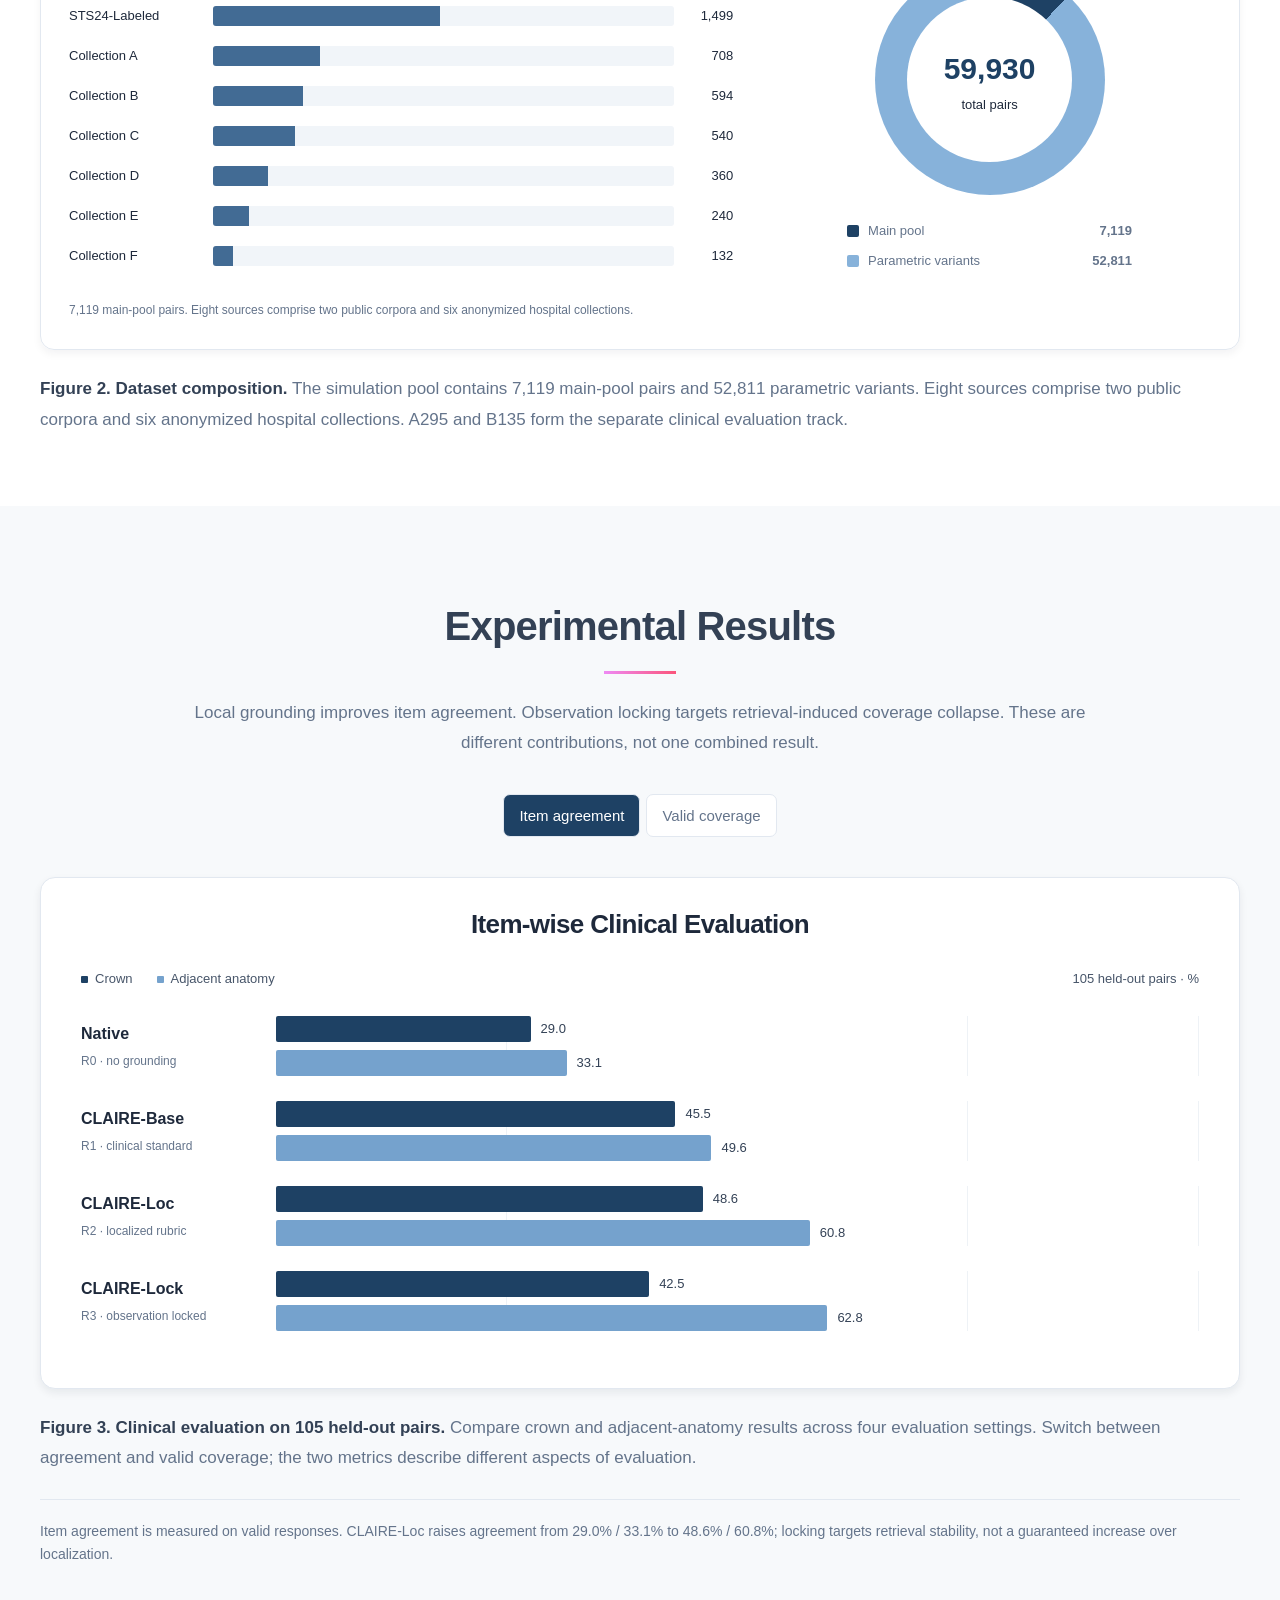
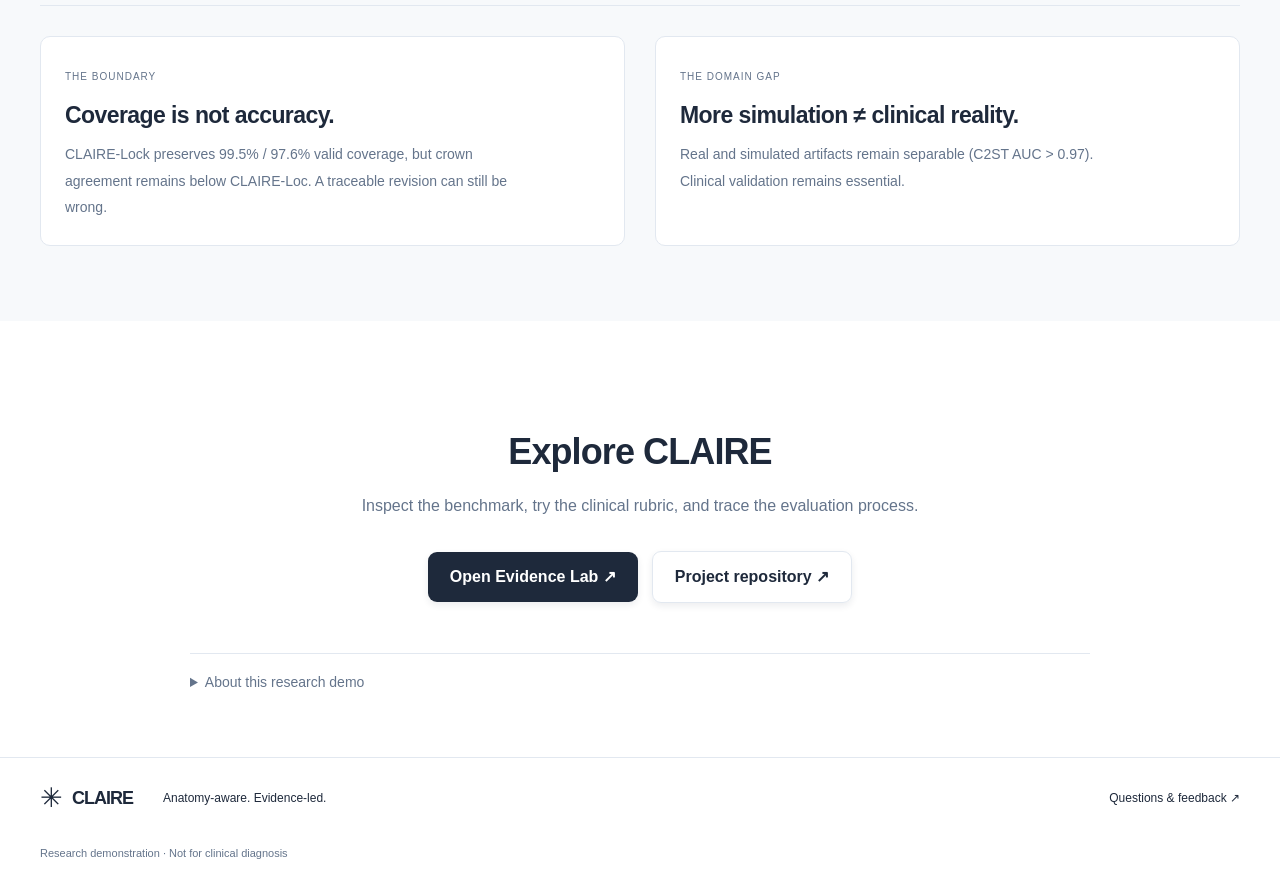
==== commit ce36e4a7: "Show CBCT slice mosaic before 3D anatomy; add canonical, sitemap and robots Co-authored-by: Cursor <" ====
--- a/index.html
+++ b/index.html
@@ -3,19 +3,20 @@
 <head>
 <meta charset="utf-8"><meta name="viewport" content="width=device-width,initial-scale=1">
 <meta name="description" content="CLAIRE: anatomy-aware, item-wise quality evaluation for dental CBCT restoration. Explore real restoration comparisons and an interactive observation-locked evaluation protocol.">
-<meta name="theme-color" content="#ffffff"><meta property="og:title" content="CLAIRE | Clinically-Aligned and Auditable Quality Evaluation"><meta property="og:description" content="Clinically-aligned and auditable quality evaluation for dental CBCT reconstruction."><meta property="og:type" content="website">
+<meta name="theme-color" content="#ffffff"><meta property="og:title" content="CLAIRE | Clinically-Aligned and Auditable Quality Evaluation"><meta property="og:description" content="Clinically-aligned and auditable quality evaluation for dental CBCT reconstruction."><meta property="og:type" content="website"><meta property="og:url" content="https://ricoleehduu.github.io/CLAIRE/"><meta property="og:site_name" content="CLAIRE"><meta property="og:image" content="https://ricoleehduu.github.io/CLAIRE/assets/amalgam-before.webp"><meta name="twitter:card" content="summary_large_image"><link rel="canonical" href="https://ricoleehduu.github.io/CLAIRE/">
 <title>CLAIRE | Clinically-Aligned and Auditable Quality Evaluation</title>
-<link rel="icon" href="assets/favicon.svg" type="image/svg+xml">
+<link rel="icon" href="assets/favicon.svg" type="image/svg+xml"><script type="application/ld+json">{"@context":"https://schema.org","@type":"WebSite","name":"CLAIRE","alternateName":"CLAIRE: Clinically-Aligned and Auditable Quality Evaluation for Dental CBCT Reconstruction","url":"https://ricoleehduu.github.io/CLAIRE/","description":"Anatomy-aware, item-wise quality evaluation for dental CBCT restoration, with reference-based simulation and clinical expert-judgment tracks.","inLanguage":"en"}</script>
 <link rel="stylesheet" href="site.css"><link rel="stylesheet" href="academic.css"><script defer src="lab/data.js"></script><script defer src="site.js"></script>
 <link rel="stylesheet" href="anatomy.css"><script type="module" src="anatomy.js"></script></head>
 <body>
 <a class="skip-link" href="#main">Skip to content</a>
-<header class="nav"><a class="wordmark" href="#" aria-label="CLAIRE home"><span class="mark" aria-hidden="true">✳</span> CLAIRE<span class="wordmark-sub">RESEARCH</span></a><nav aria-label="Main navigation"><a href="#anatomy">3D Anatomy</a><a href="#overview">Overview</a><a href="#protocol">Method</a><a href="#benchmark">Benchmark</a><a href="#findings">Results</a></nav><a class="nav-cta" href="lab/">Open the lab <span aria-hidden="true">↗</span></a><button class="menu-toggle" aria-label="Open navigation" aria-expanded="false">☰</button></header>
+<header class="nav"><a class="wordmark" href="#" aria-label="CLAIRE home"><span class="mark" aria-hidden="true">✳</span> CLAIRE<span class="wordmark-sub">RESEARCH</span></a><nav aria-label="Main navigation"><a href="#cases">CBCT Cases</a><a href="#anatomy">3D Anatomy</a><a href="#overview">Overview</a><a href="#protocol">Method</a><a href="#benchmark">Benchmark</a><a href="#findings">Results</a></nav><a class="nav-cta" href="lab/">Open the lab <span aria-hidden="true">↗</span></a><button class="menu-toggle" aria-label="Open navigation" aria-expanded="false">☰</button></header>
 <main id="main">
 <section class="hero wrap" id="explore">
 <div class="hero-copy"><h1>CLAIRE</h1><p class="hero-deck">Clinically-Aligned and Auditable Quality Evaluation<br>for Dental CBCT Reconstruction</p><p class="hero-description">Anatomy-aware evaluation · Observation-locked reasoning · A two-track benchmark</p><div class="hero-actions"><span class="button resource-pending" aria-label="Hugging Face repository coming soon"><span aria-hidden="true">🤗</span> Hugging Face <small>Coming soon</small></span><span class="button resource-pending" aria-label="ModelScope repository coming soon"><img src="assets/modelscope-icon.webp" alt="" width="22" height="22"> ModelScope <small>Coming soon</small></span><a class="button dark" href="https://github.com/ricoleehduu/CLAIRE" target="_blank" rel="noopener">⌘ &nbsp; Code</a><a class="button dark" href="#benchmark">▤ &nbsp; Benchmark</a><a class="button dark" href="#protocol">◇ &nbsp; Evaluation protocol</a><a class="button primary" href="lab/">Explore Evidence Lab →</a></div></div>
 </section>
 
+<section class="case-section wrap" id="cases" aria-label="Visual overview"><figure class="case-figure"><div class="case-columns"><span>Metal-affected input</span><span>AMIFound</span><span>HorusEye</span><span>Clean reference</span></div><div class="case-mosaic"><div class="case-tile"><img src="assets/amalgam-before.webp" alt="Amalgam simulation, Input" loading="eager"><span>Amalgam · Input</span></div><div class="case-tile"><img src="assets/amalgam-amifound.webp" alt="Amalgam simulation, AMIFound" loading="eager"><span>Amalgam · AMIFound</span></div><div class="case-tile"><img src="assets/amalgam-horuseye.webp" alt="Amalgam simulation, HorusEye" loading="eager"><span>Amalgam · HorusEye</span></div><div class="case-tile"><img src="assets/amalgam-reference.webp" alt="Amalgam simulation, Reference" loading="eager"><span>Amalgam · Reference</span></div><div class="case-tile"><img src="assets/crown-before.webp" alt="Crown simulation, Input" loading="eager"><span>Crown · Input</span></div><div class="case-tile"><img src="assets/crown-amifound.webp" alt="Crown simulation, AMIFound" loading="eager"><span>Crown · AMIFound</span></div><div class="case-tile"><img src="assets/crown-horuseye.webp" alt="Crown simulation, HorusEye" loading="eager"><span>Crown · HorusEye</span></div><div class="case-tile"><img src="assets/crown-reference.webp" alt="Crown simulation, Reference" loading="eager"><span>Crown · Reference</span></div><div class="case-tile"><img src="assets/implant-before.webp" alt="Implant simulation, Input" loading="eager"><span>Implant · Input</span></div><div class="case-tile"><img src="assets/implant-amifound.webp" alt="Implant simulation, AMIFound" loading="eager"><span>Implant · AMIFound</span></div><div class="case-tile"><img src="assets/implant-horuseye.webp" alt="Implant simulation, HorusEye" loading="eager"><span>Implant · HorusEye</span></div><div class="case-tile"><img src="assets/implant-reference.webp" alt="Implant simulation, Reference" loading="eager"><span>Implant · Reference</span></div></div><figcaption><strong>A visual snapshot of CLAIRE.</strong> Three metal configurations on the same ToothFairy3 slice, shown with two restoration methods and the clean reference. All views share the same display window. CLAIRE evaluates restoration quality; it does not generate these restorations.</figcaption></figure></section>
 <section class="anatomy-section wrap" id="anatomy">
 <h2 class="section-title">Anatomy, in three dimensions</h2>
 <p class="section-lead">Explore real reference segmentations. Four cases per dataset, three complementary annotation sets, one shared anatomical color system.</p>
@@ -31,7 +32,6 @@
 <p class="figure-caption"><strong>Reference segmentation gallery.</strong> Four ToothFairy3 cases show multi-structure anatomy; four STS24 cases show FDI tooth instances; four STS25 (STSR 2025 Task 1) cases show tooth and pulp/root-canal classes. These surfaces derive from reference masks, not CLAIRE predictions. Visible structures and labeling granularity vary by dataset. Upper/lower orientation is checked against tooth labels.</p>
 <details class="anatomy-provenance"><summary>Data sources, orientation & attribution</summary><p>ToothFairy3 cases F_001–F_004, STS24 training cases 0001–0004 and STS25 training cases 0011–0014 are displayed. Maxillary sinuses, pharyngeal airway, jaws and nerve canals can be enabled in ToothFairy3. STS24 and STS25 share source cohorts; this gallery is not evidence of independent-center generalization.</p><p>Meshes use 2-voxel sampling, light Gaussian smoothing and marching cubes. ToothFairy3 display orientation is corrected using upper/lower FDI labels; the correct STS24/25 vertical orientation is retained. These display derivatives are not intended for quantitative measurement.</p><p>Sources: <a href="https://ditto.ing.unimore.it/toothfairy3/" target="_blank" rel="noopener">ToothFairy3</a> · <a href="https://github.com/ricoleehduu/STS-Challenge-2024" target="_blank" rel="noopener">STS24</a> · <a href="https://github.com/ricoleehduu/STS-Challenge-2025" target="_blank" rel="noopener">STS25</a> · <a href="anatomy-v2/ATTRIBUTION.txt">Full attribution and processing</a>. ToothFairy3 derivatives: CC BY-NC-SA 4.0. STS24/25 retain their respective source terms.</p><p>Bolelli et al., <em>Multi-structure segmentation in CBCT volumes: The ToothFairy2 challenge</em>, Medical Image Analysis; Bolelli et al., <em>Segmenting Maxillofacial Structures in CBCT Volumes</em>, CVPR 2025; Lumetti et al., <em>Enhancing Patch-Based Learning for the Segmentation of the Mandibular Canal</em>, IEEE Access 2024; Wang et al., <em>MICCAI STSR 2025 Challenge</em>, arXiv:2512.02867.</p></details>
 </section>
-<section class="case-section wrap" aria-label="Visual overview"><figure class="case-figure"><div class="case-columns"><span>Metal-affected input</span><span>AMIFound</span><span>HorusEye</span><span>Clean reference</span></div><div class="case-mosaic"><div class="case-tile"><img src="assets/amalgam-before.webp" alt="Amalgam simulation, Input" loading="eager"><span>Amalgam · Input</span></div><div class="case-tile"><img src="assets/amalgam-amifound.webp" alt="Amalgam simulation, AMIFound" loading="eager"><span>Amalgam · AMIFound</span></div><div class="case-tile"><img src="assets/amalgam-horuseye.webp" alt="Amalgam simulation, HorusEye" loading="eager"><span>Amalgam · HorusEye</span></div><div class="case-tile"><img src="assets/amalgam-reference.webp" alt="Amalgam simulation, Reference" loading="eager"><span>Amalgam · Reference</span></div><div class="case-tile"><img src="assets/crown-before.webp" alt="Crown simulation, Input" loading="eager"><span>Crown · Input</span></div><div class="case-tile"><img src="assets/crown-amifound.webp" alt="Crown simulation, AMIFound" loading="eager"><span>Crown · AMIFound</span></div><div class="case-tile"><img src="assets/crown-horuseye.webp" alt="Crown simulation, HorusEye" loading="eager"><span>Crown · HorusEye</span></div><div class="case-tile"><img src="assets/crown-reference.webp" alt="Crown simulation, Reference" loading="eager"><span>Crown · Reference</span></div><div class="case-tile"><img src="assets/implant-before.webp" alt="Implant simulation, Input" loading="eager"><span>Implant · Input</span></div><div class="case-tile"><img src="assets/implant-amifound.webp" alt="Implant simulation, AMIFound" loading="eager"><span>Implant · AMIFound</span></div><div class="case-tile"><img src="assets/implant-horuseye.webp" alt="Implant simulation, HorusEye" loading="eager"><span>Implant · HorusEye</span></div><div class="case-tile"><img src="assets/implant-reference.webp" alt="Implant simulation, Reference" loading="eager"><span>Implant · Reference</span></div></div><figcaption><strong>A visual snapshot of CLAIRE.</strong> Three metal configurations on the same ToothFairy3 slice, shown with two restoration methods and the clean reference. All views share the same display window. CLAIRE evaluates restoration quality; it does not generate these restorations.</figcaption></figure></section>
 <section class="overview-section wrap" id="overview"><h2 class="section-title">CLAIRE Overview</h2><p class="section-lead">From restored images to local anatomical observations and auditable judgments.</p><figure class="overview-figure"><div class="overview-grid"><article><span class="panel-letter">A.</span><h3>Two evaluation tracks</h3><div class="overview-track"><strong>Simulation</strong><span>Paired inputs + clean references<br>Boundary preservation audit</span></div><div class="overview-track"><strong>Clinical</strong><span>Item-wise expert judgments<br>Crown + adjacent anatomy</span></div></article><article><span class="panel-letter">B.</span><h3>Local anatomical questions</h3><div class="anatomy-preview"><img src="assets/amalgam-amifound.webp" alt="Restored slice for local anatomical evaluation" loading="lazy"><ul><li>Margin sharpness</li><li>Geometric accuracy</li><li>Contact clarity</li><li>Margin continuity</li><li>Internal density</li></ul></div></article></div><div class="pipeline"><div><b>01</b><strong>Observe</strong><span>Inspect the query image</span></div><span class="flow-arrow">→</span><div><b>02</b><strong>Lock</strong><span>Commit original answers</span></div><span class="flow-arrow">→</span><div><b>03</b><strong>Consult</strong><span>Compare reference evidence</span></div><span class="flow-arrow">→</span><div><b>04</b><strong>Audit</strong><span>Trace each justified revision</span></div></div></figure><p class="figure-caption"><strong>Figure 1. Framework overview.</strong> CLAIRE connects a two-track benchmark with anatomy-specific evaluation. The observation is committed before reference consultation; any later revision preserves the original record and its supporting evidence.</p></section>
 <section class="comparison-section wrap" id="comparison"><h2 class="section-title">Interactive Restoration Comparison</h2><p class="section-lead">Drag the divider to inspect the same slice before and after restoration.</p>
 <div class="hero-visual">
